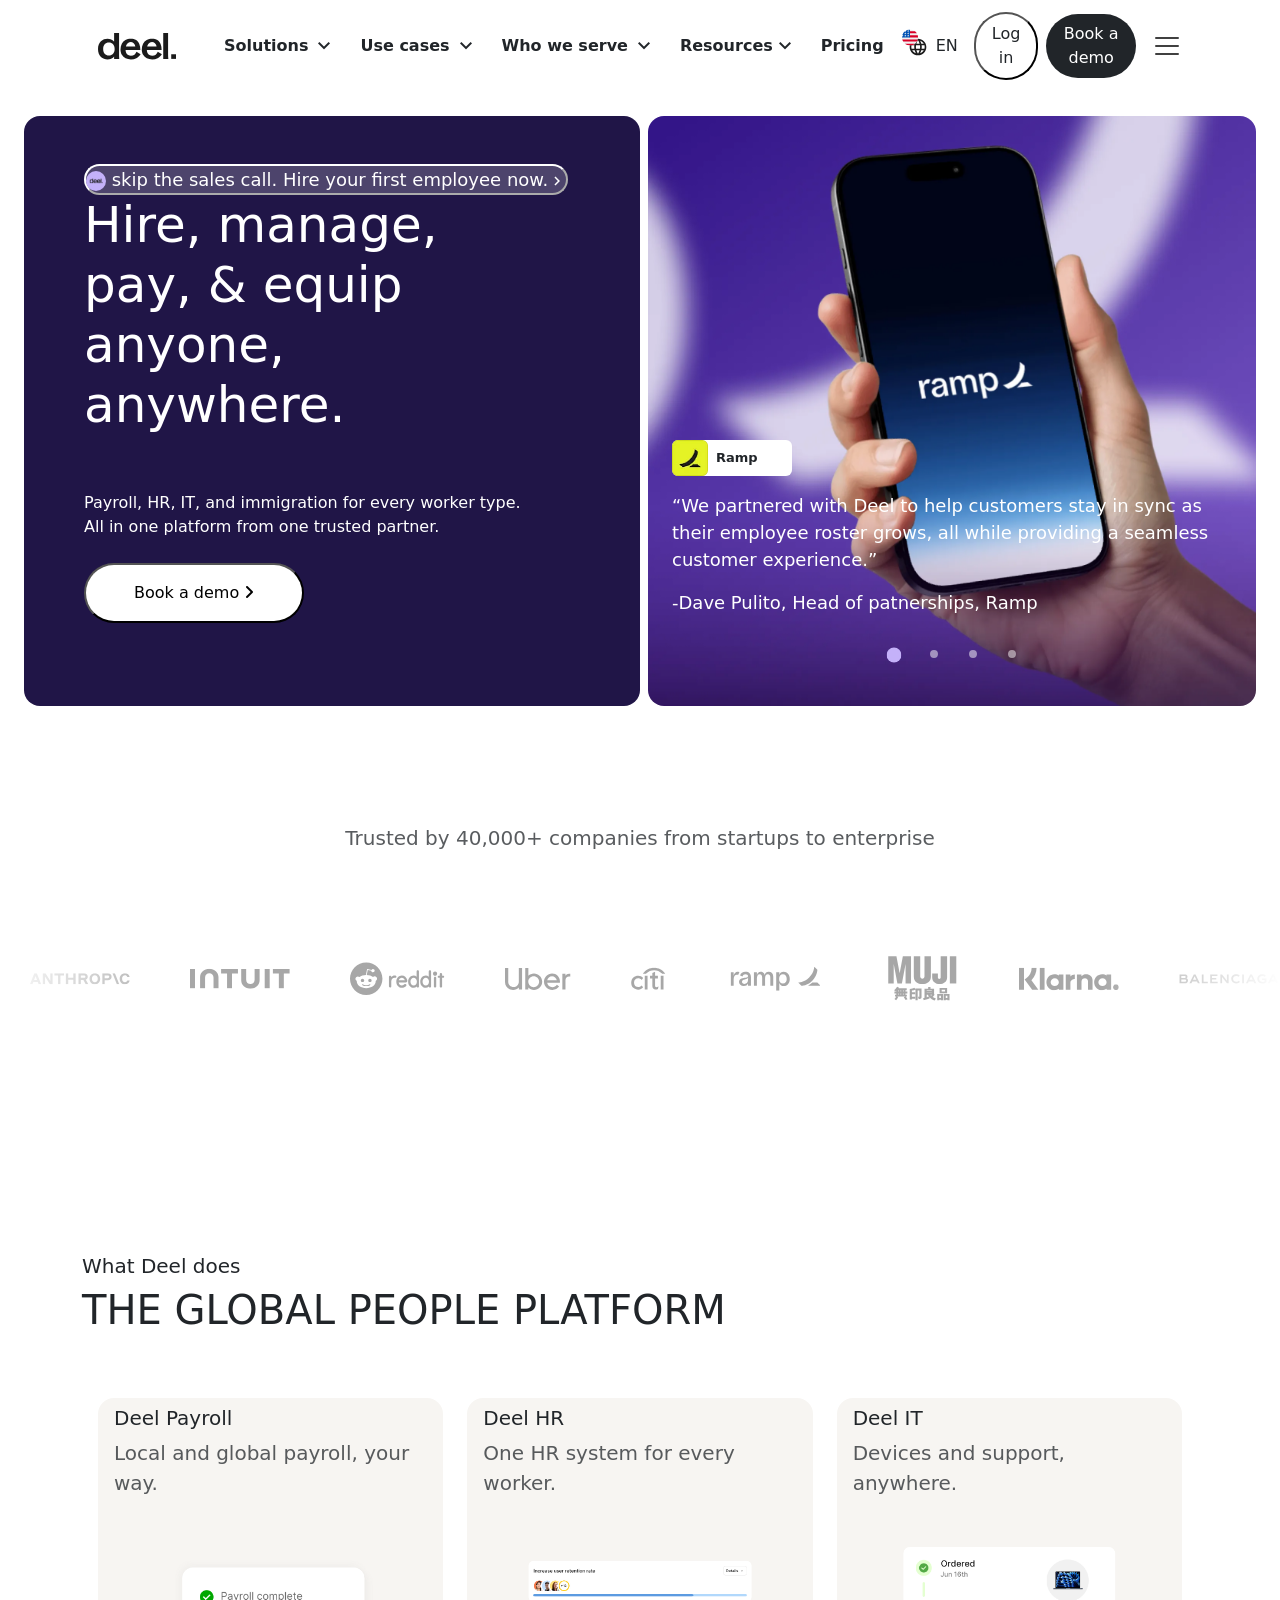
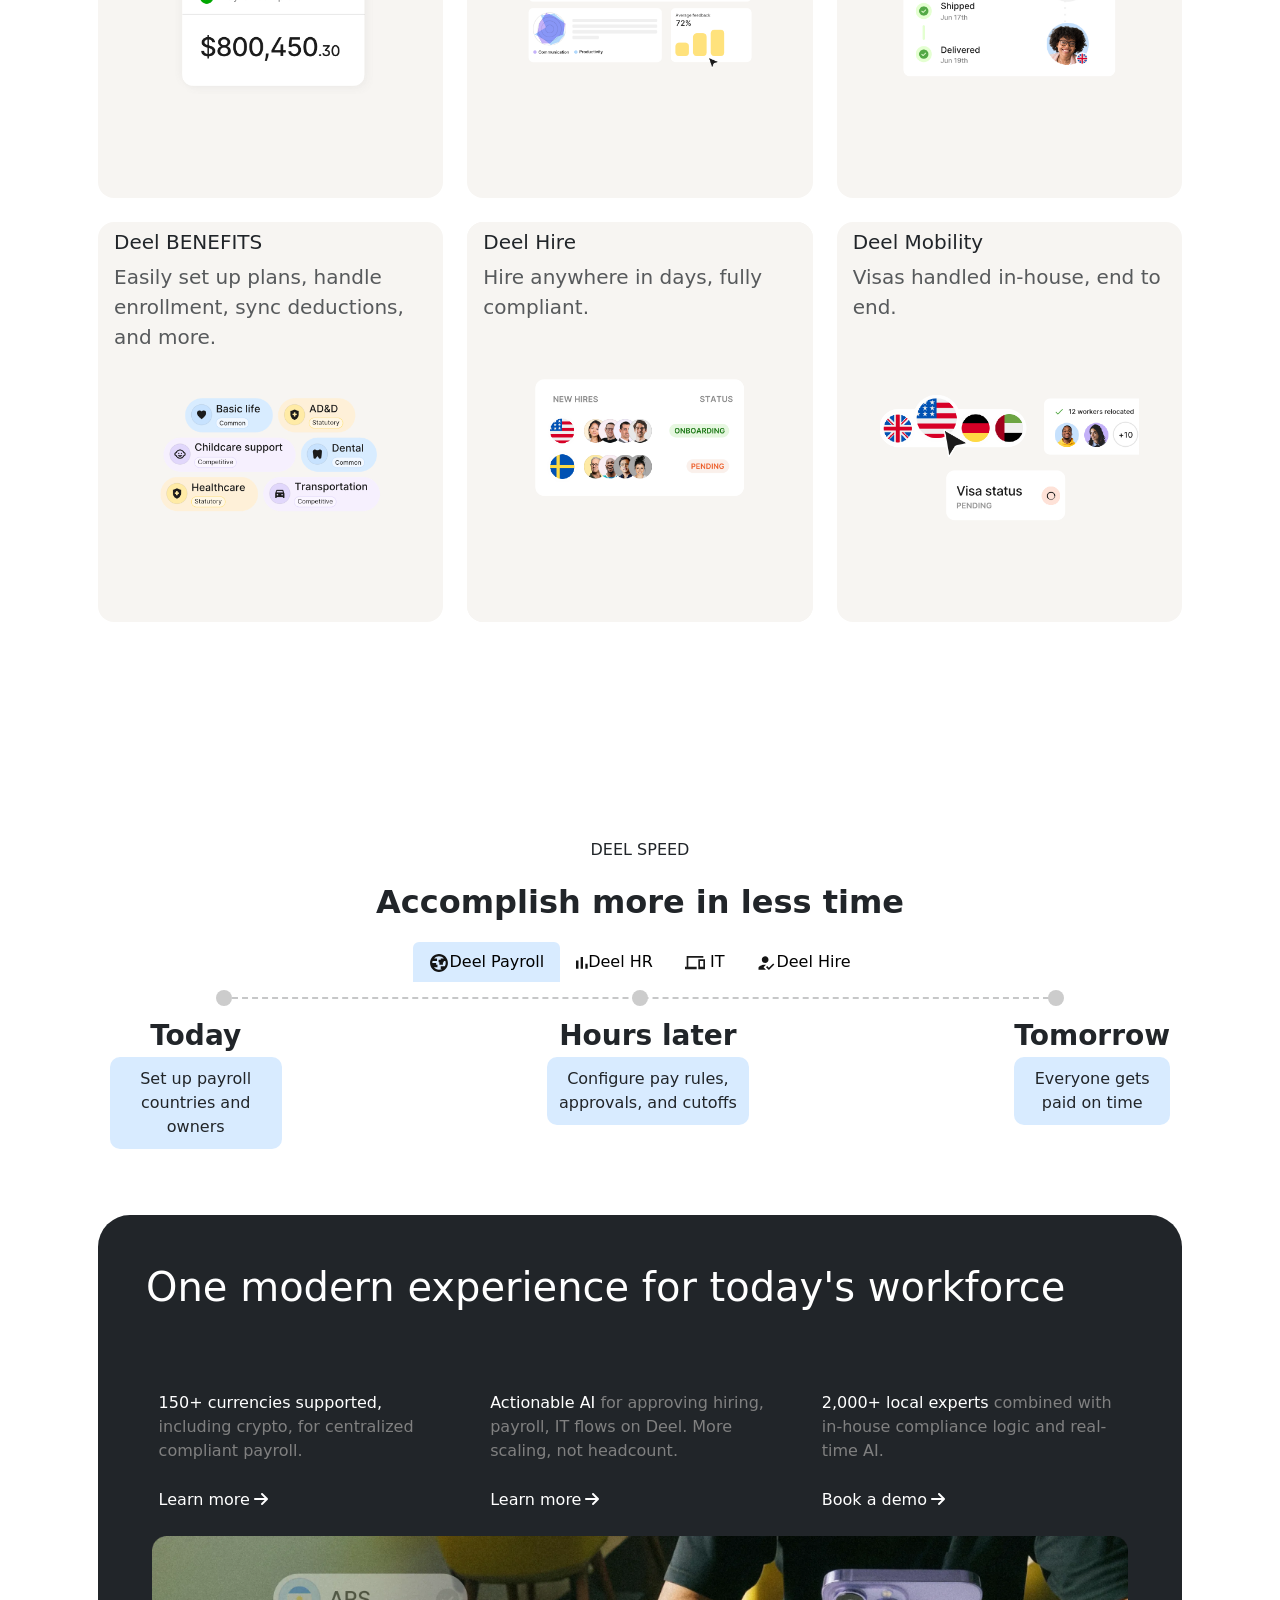
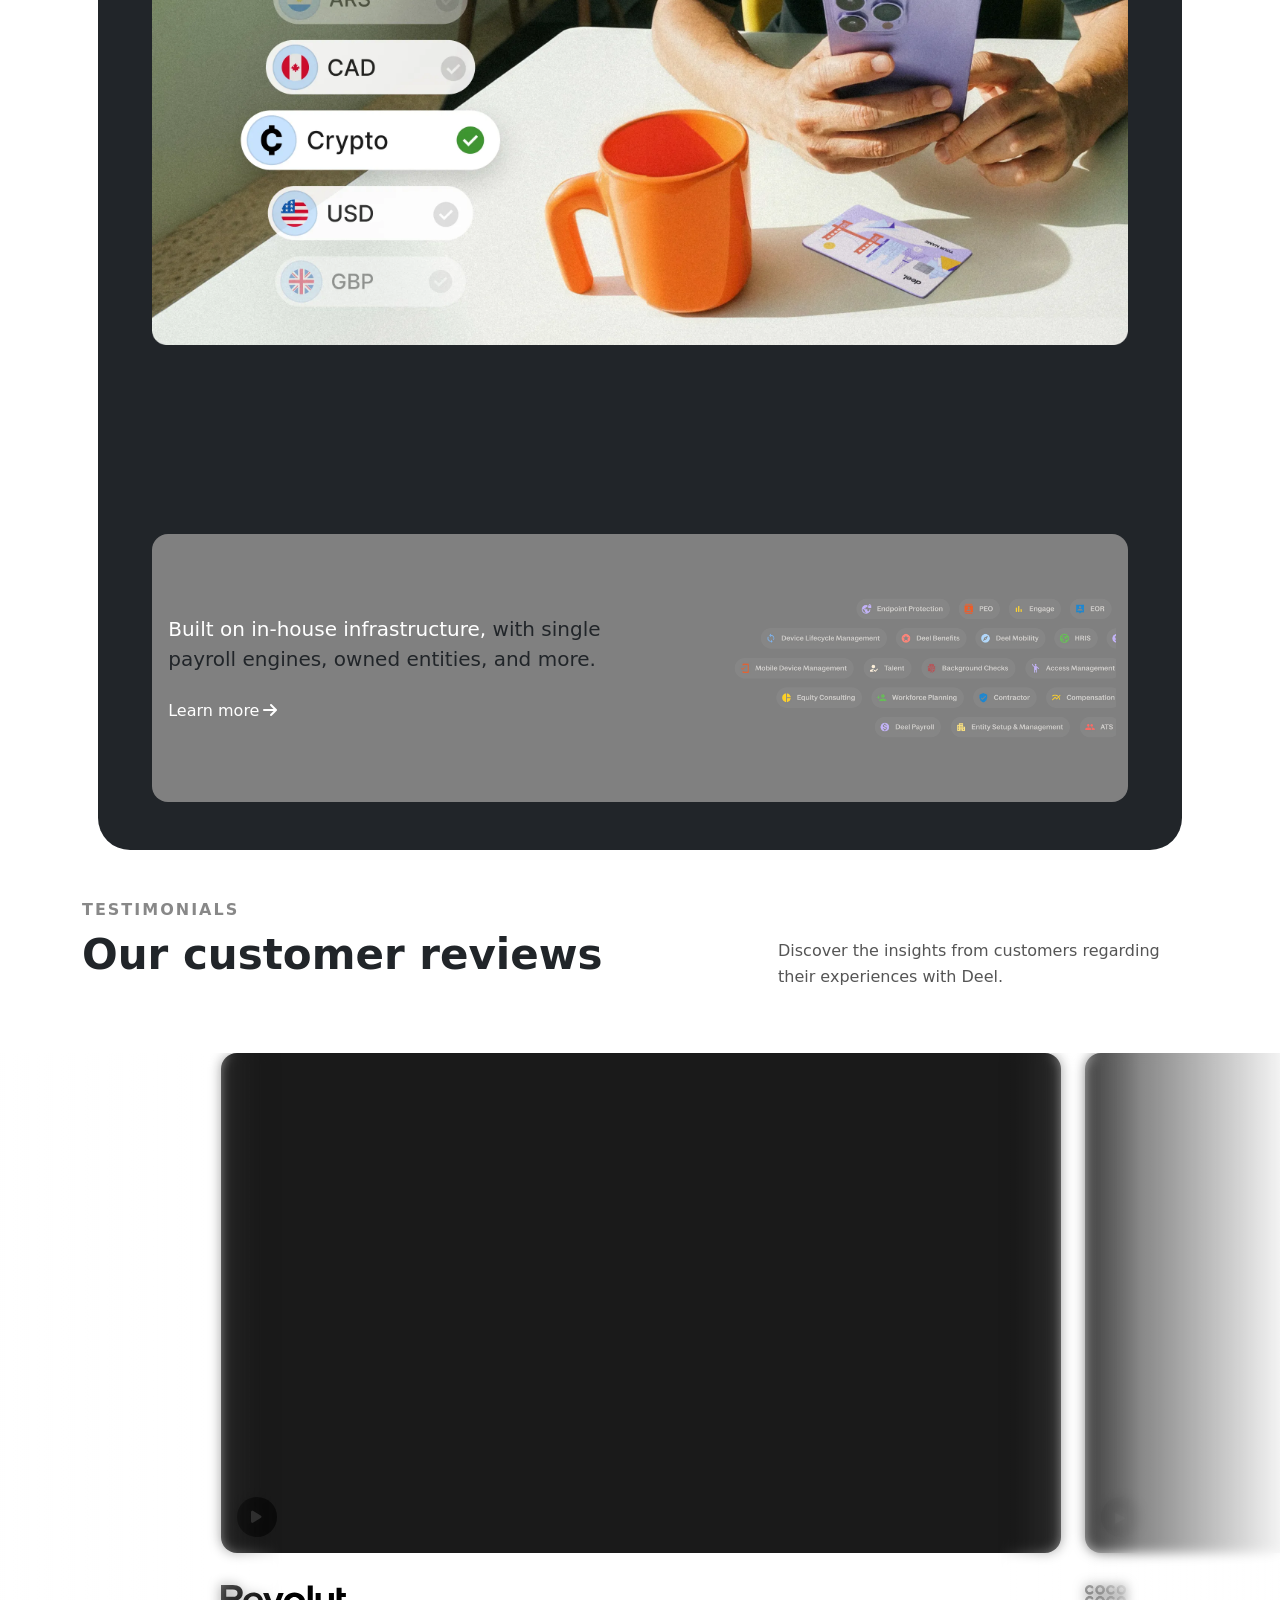
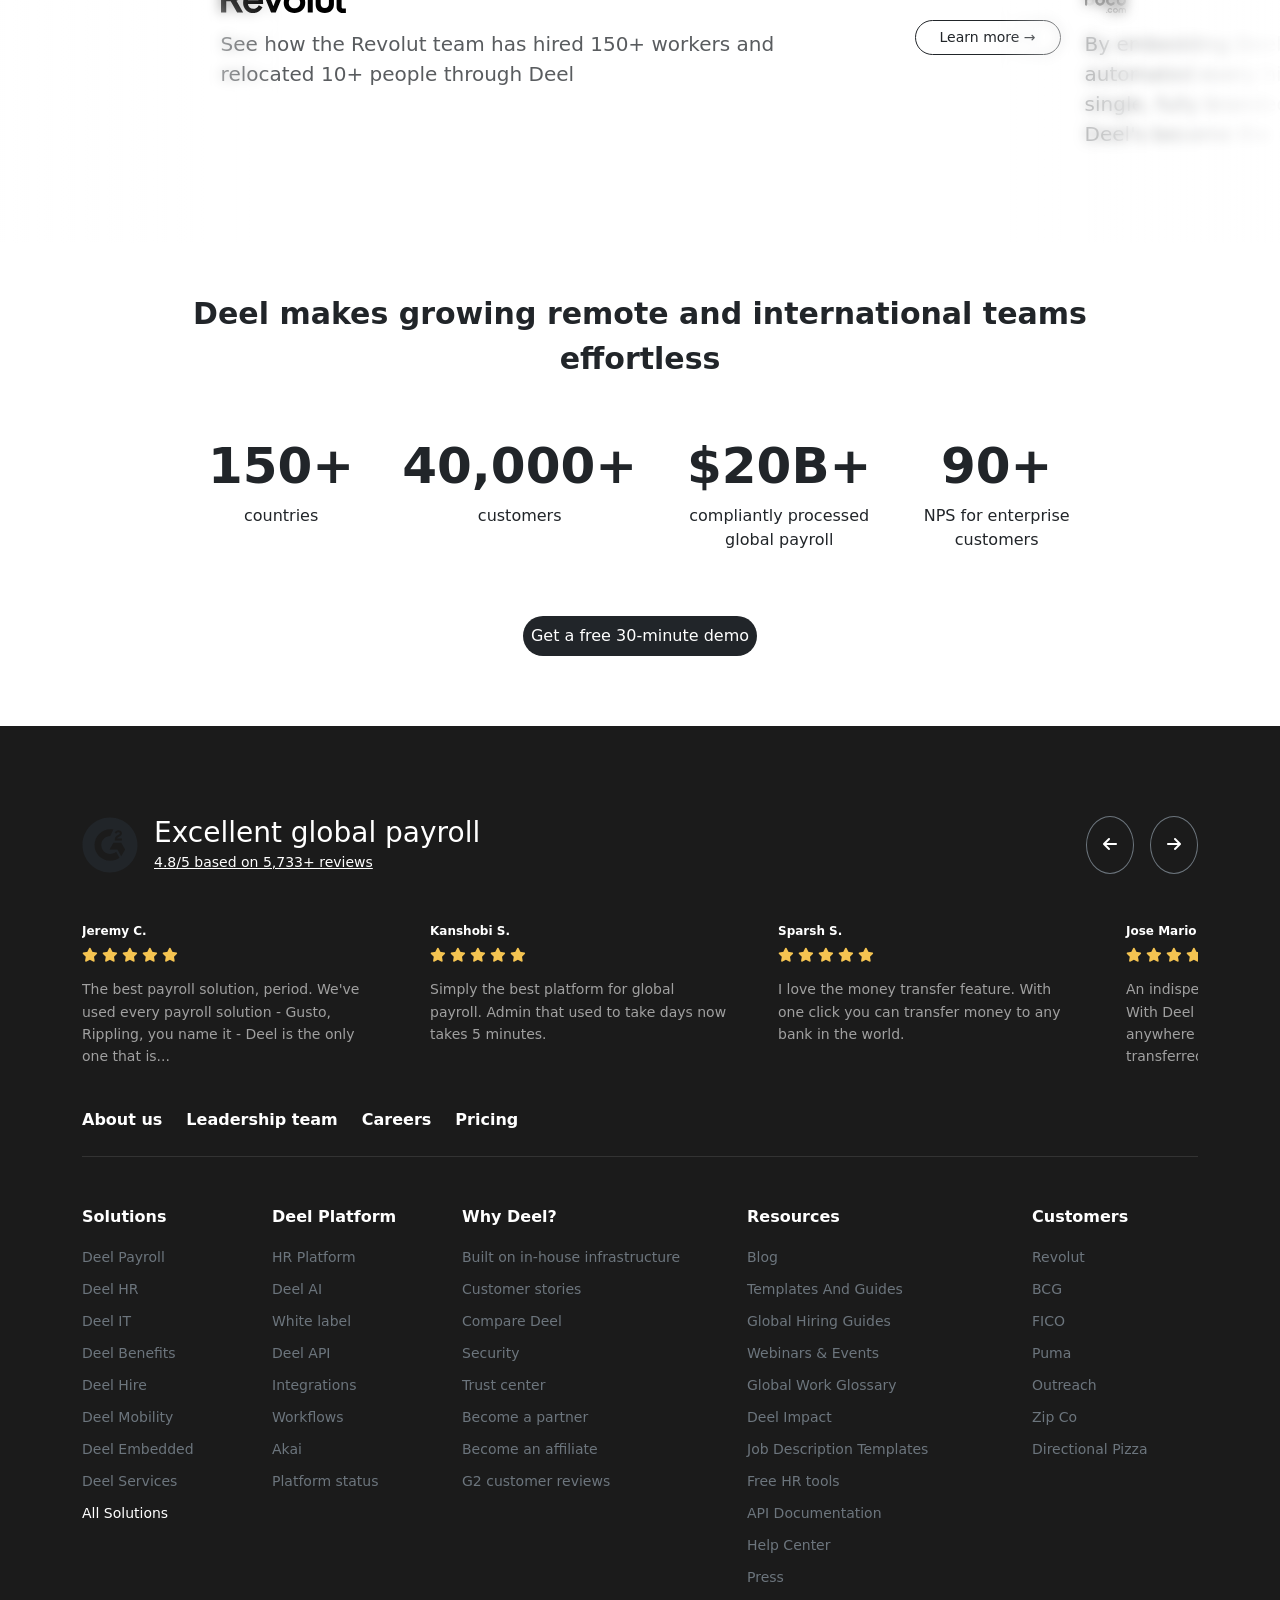
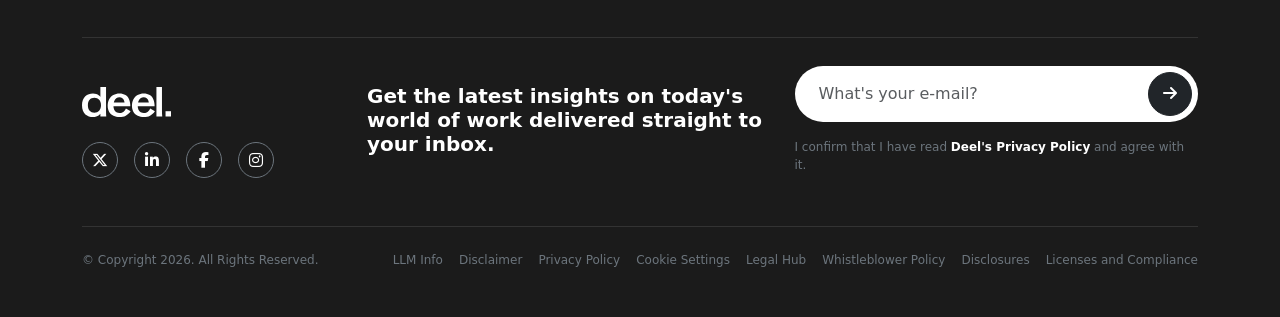
==== index.html @ b7de8a9c "update" ====
<!DOCTYPE html>
<html lang="en">

<head>
    <meta charset="UTF-8">
    <meta name="viewport" content="width=device-width, initial-scale=1.0">
    <title>Deel</title>
    <link href="https://cdn.jsdelivr.net/npm/bootstrap@5.3.8/dist/css/bootstrap.min.css" rel="stylesheet"
        integrity="sha384-sRIl4kxILFvY47J16cr9ZwB07vP4J8+LH7qKQnuqkuIAvNWLzeN8tE5YBujZqJLB" crossorigin="anonymous">
    <link rel="stylesheet" href="style.css">
    <link rel="stylesheet"
        href="https://fonts.googleapis.com/css2?family=Material+Symbols+Outlined:opsz,wght,FILL,GRAD@20..48,100..700,0..1,-50..200&icon_names=keyboard_arrow_down" />
    <link rel="stylesheet" href="https://cdnjs.cloudflare.com/ajax/libs/font-awesome/6.5.0/css/all.min.css">
</head>

<body>
    <header class="w-100 bg-white py-2">
        <div class="container position-relative d-flex align-items-center justify-content-between py-1">
            <div class="d-flex align-items-center gap-4 gap-xl-5 fw-bold fs-6 p-3">
                <img src="media/project materials/logo_revamp_164ddaed0c.svg" alt="">
                <nav class="d-none d-xl-flex align-items-center gap-4 m-0 p-o text-nowrap">
                    <div class="dropdown position-static">
                        <div class="d-flex align-items-center gap-1 item" data-bs-toggle="dropdown"
                            data-bs-display="static" data-bs-auto-close="outside"
                            style="padding: 22px 0; margin: -22px 0; cursor: pointer;">Solutions<span
                                class="material-symbols-outlined">keyboard_arrow_down</span>
                        </div>

                        <div class="dropdown-menu shadow-lg rounded-4 p-0 border-0 w-100 "
                            style="margin-top: 24px left 0; z-index: 1000;">
                            <div class="bg-white rounded-4 overflow-hidden d-flex" style="border: 1px solid white;">
                                <div class="d-flex w-100 flex-grow-1">
                                    <div class="flex-grow-1 p-5">
                                        <p class="text-muted fw-semibold mb-4 border-bottom pb-3">WHAT WE OFFER</p>
                                        <div class="row g-4 mb-4 border-bottom pb-5">
                                            <div class="col-6 rounded-4">
                                                <div class="nav d-flex gap-3 align-items-center p-2 rounded-3 itis"
                                                    style="margin: -8px; cursor: pointer;">
                                                    <div class="rounded d-flex align-items-center justify-content-center smallimg"
                                                        style="width: 40px; height: 40px;">
                                                        <img src="media/project materials/monetization_on_fbfd76b291.svg"
                                                            alt="" width="20">
                                                    </div>
                                                    <div>
                                                        <h6 class="mb-1 fw-bold text-dark" style="font-size: 15px;">Deel
                                                            payroll</h6>
                                                        <p class="text-muted mb-0" style="font-size: 13px;">Pay teams
                                                            locally or globally</p>
                                                    </div>
                                                </div>
                                            </div>
                                            <div class="col-6 rounded-4">
                                                <div class="nav d-flex gap-3 align-items-center p-2 rounded-3 itis"
                                                    style="margin: -8px; cursor: pointer;">
                                                    <div class="rounded d-flex align-items-center justify-content-center smallimg"
                                                        style="width: 40px; height: 40px;">
                                                        <img src="media/project materials/recent_actors_70c9da4cc9.svg"
                                                            alt="" width="20">
                                                    </div>
                                                    <div>
                                                        <h6 class="mb-1 fw-bold text-dark" style="font-size: 15px;">Deel
                                                            payroll</h6>
                                                        <p class="text-muted mb-0" style="font-size: 13px;">Pay teams
                                                            locally or globally</p>
                                                    </div>
                                                </div>
                                            </div>
                                            <div class="col-6 rounded-4">
                                                <div class="nav d-flex gap-3 align-items-center p-2 rounded-3 itis"
                                                    style="margin: -8px; cursor: pointer;">
                                                    <div class="rounded d-flex align-items-center justify-content-center smallimg"
                                                        style="width: 40px; height: 40px;">
                                                        <img src="media/project materials/dvr_8332b33b7d.svg" alt=""
                                                            width="20">
                                                    </div>
                                                    <div>
                                                        <h6 class="mb-1 fw-bold text-dark" style="font-size: 15px;">Deel
                                                            payroll</h6>
                                                        <p class="text-muted mb-0" style="font-size: 13px;">Pay teams
                                                            locally or globally</p>
                                                    </div>
                                                </div>
                                            </div>
                                            <div class="col-6 rounded-4">
                                                <div class="nav d-flex gap-3 align-items-center p-2 rounded-3 itis"
                                                    style="margin: -8px; cursor: pointer;">
                                                    <div class="rounded d-flex align-items-center justify-content-center smallimg"
                                                        style="width: 40px; height: 40px;">
                                                        <img src="media/project materials/stars_15b0b9085a.svg" alt=""
                                                            width="20">
                                                    </div>
                                                    <div>
                                                        <h6 class="mb-1 fw-bold text-dark" style="font-size: 15px;">Deel
                                                            payroll</h6>
                                                        <p class="text-muted mb-0" style="font-size: 13px;">Pay teams
                                                            locally or globally</p>
                                                    </div>
                                                </div>
                                            </div>
                                            <div class="col-6 rounded-4">
                                                <div class="nav d-flex gap-3 align-items-center p-2 rounded-3 itis"
                                                    style="margin: -8px; cursor: pointer;">
                                                    <div class="rounded d-flex align-items-center justify-content-center smallimg"
                                                        style="width: 40px; height: 40px;">
                                                        <img src="media/project materials/group_6b4e265767.svg" alt=""
                                                            width="20">
                                                    </div>
                                                    <div>
                                                        <h6 class="mb-1 fw-bold text-dark" style="font-size: 15px;">Deel
                                                            payroll</h6>
                                                        <p class="text-muted mb-0" style="font-size: 13px;">Pay teams
                                                            locally or globally</p>
                                                    </div>
                                                </div>
                                            </div>
                                            <div class="col-6 rounded-4">
                                                <div class="nav d-flex gap-3 align-items-center p-2 rounded-3 itis"
                                                    style="margin: -8px; cursor: pointer;">
                                                    <div class="rounded d-flex align-items-center justify-content-center smallimg"
                                                        style="width: 40px; height: 40px;">
                                                        <img src="media/project materials/explore_0222f8048d.svg" alt=""
                                                            width="20">
                                                    </div>
                                                    <div>
                                                        <h6 class="mb-1 fw-bold text-dark" style="font-size: 15px;">Deel
                                                            payroll</h6>
                                                        <p class="text-muted mb-0" style="font-size: 13px;">Pay teams
                                                            locally or globally</p>
                                                    </div>
                                                </div>
                                            </div>
                                            <div class="col-6 rounded-4">
                                                <div class="nav d-flex gap-3 align-items-center p-2 rounded-3 itis"
                                                    style="margin: -8px; cursor: pointer;">
                                                    <div class="rounded d-flex align-items-center justify-content-center smallimg"
                                                        style="width: 40px; height: 40px;">
                                                        <img src="media/project materials/settings_ethernet_4a5250d7ad.svg"
                                                            alt="" width="20">
                                                    </div>
                                                    <div>
                                                        <h6 class="mb-1 fw-bold text-dark" style="font-size: 15px;">Deel
                                                            payroll</h6>
                                                        <p class="text-muted mb-0" style="font-size: 13px;">Pay teams
                                                            locally or globally</p>
                                                    </div>
                                                </div>
                                            </div>
                                            <div class="col-6 rounded-4">
                                                <div class="nav d-flex gap-3 align-items-center p-2 rounded-3 itis"
                                                    style="margin: -8px; cursor: pointer;">
                                                    <div class="rounded d-flex align-items-center justify-content-center smallimg"
                                                        style="width: 40px; height: 40px;">
                                                        <img src="media/project materials/layers_1638a84dbd.svg" alt=""
                                                            width="20">
                                                    </div>
                                                    <div>
                                                        <h6 class="mb-1 fw-bold text-dark" style="font-size: 15px;">Deel
                                                            payroll</h6>
                                                        <p class="text-muted mb-0" style="font-size: 13px;">Pay teams
                                                            locally or globally</p>
                                                    </div>
                                                </div>
                                            </div>
                                        </div>
                                        <div class="row g-4">
                                            <div class="col-6">
                                                <div class="d-flex align-items-center solu ps-3 rounded-4">
                                                    <div>
                                                        <h6>Employer of Record</h6>
                                                        <p>Hire and pay teams globally</p>
                                                    </div>
                                                    <div><img src="media/eor_2x_4e34374eb0.webp" alt=""
                                                            style="width: auto; height: 50px;"></div>
                                                </div>
                                            </div>
                                            <div class="col-6">
                                                <div class="d-flex align-items-center solu ps-3 rounded-4">
                                                    <div>
                                                        <h6>AI Workforce</h6>
                                                        <p>Run agents that work with you</p>
                                                    </div>
                                                    <div><img src="media/ai_workforce_3x_7d80b60aae.webp" alt=""
                                                            style="width: auto; height: 50px;"></div>
                                                </div>
                                            </div>
                                            <div class="col-6">
                                                <div class="d-flex align-items-center solu ps-3 rounded-4">
                                                    <div>
                                                        <h6>Hire Contractors</h6>
                                                        <p>Simplify global contractor hiring</p>
                                                    </div>
                                                    <div><img src="media/contractors_2x_a75d12cf35.webp" alt=""
                                                            style="width: auto; height: 50px;"></div>
                                                </div>
                                            </div>
                                            <div class="col-6">
                                                <div class="d-flex align-items-center solu ps-3 rounded-4">
                                                    <div>
                                                        <h6>Integrations</h6>
                                                        <p>Connect to your favorite systems</p>
                                                    </div>
                                                    <div><img src="media/integrations_2340039274.webp" alt=""
                                                            style="width: auto; height: 50px;"></div>
                                                </div>
                                            </div>
                                            <div class="col-6">
                                                <div class="d-flex align-items-center solu ps-3 rounded-4">
                                                    <div>
                                                        <h6>Deel API</h6>
                                                        <p>APIs that fuel custom workflows</p>
                                                    </div>
                                                </div>
                                                <div></div>
                                            </div>
                                            <div class="col-6">
                                                <div class="d-flex align-items-center solu ps-3 rounded-4">
                                                    <div>
                                                        <h6>Deel Contractor of Record</h6>
                                                        <p>Avoid misclassification risks</p>
                                                    </div>
                                                    <div></div>
                                                </div>
                                            </div>
                                        </div>
                                    </div>
                                </div>
                                <div style="width: 500px; height: 720px;" class="navimgdiv1">
                                    <img src="media/Solutions_Image_1fe3692ef5_348057f282.webp" alt=""
                                        style="object-fit: cover; height: 720px;" class="navimg1">
                                </div>
                            </div>
                            <div class="footer rounded-bottom" style="height:50px;">
                                <div class="d-flex justify-content-between h-100">
                                    <div class="d-flex align-items-center">
                                        <span class="px-3">Book a demo</span>
                                        <span
                                            class="px-3 border-end border-start border-3 border-dark border-opacity-50">Compare
                                            Deel</span>
                                        <span class="px-3">Help center</span>
                                    </div>
                                    <div class="d-flex align-items-center">
                                        <span class="px-5">X Close</span>
                                    </div>
                                </div>
                            </div>
                        </div>
                    </div>




                    <div class="dropdown position-static">
                        <div class="d-flex align-items-center gap-1" data-bs-toggle="dropdown" data-bs-display="static"
                            data-bs-auto-close="outside" style="padding: 22px 0; margin: -22px 0; cursor: pointer;">
                            Use cases <span class="material-symbols-outlined">
                                keyboard_arrow_down
                            </span>
                        </div>
                        <div class="dropdown-menu shadow-lg w-100 rounded-4 p-0 border-0"
                            style="margin-top: 24px; left: 0; z-index: 100;">
                            <div class="bg-white d-flex flex-column overflow-hidden rounded-4">
                                <div class="d-flex w-100 flex-grow-1">
                                    <div class="flex-grow-1 p-5">
                                        <p class="text-muted fw-semibold mb-4 border-bottom pb-3"
                                            style="font-size: 11px; letter-spacing: 1px;">HOW WE HELP</p>

                                        <div class="row g-4 mb-4 border-bottom pb-3">
                                            <div class="col-6">
                                                <div class="d-flex use gap-3 p-2 rounded-3 align-items-start"
                                                    style="margin: -8px; width: 90%; cursor: pointer;">
                                                    <div>
                                                        <h6 class="mb-1 fw-bold text-dark" style="font-size: 15px;">Hire
                                                            anywhere</h6>
                                                        <p class="text-muted mb-0" style="font-size: 13px;">Hire
                                                            globally, fast and complaint</p>
                                                    </div>
                                                </div>
                                            </div>

                                            <div class="col-6">
                                                <div class="d-flex use gap-3  p-2 rounded-3 align-items-start"
                                                    style="margin: -8px; width: 90%; cursor: pointer; ">
                                                    <div>
                                                        <h6 class="mb-1 fw-bold text-dark" style="font-size: 15px;">Run
                                                            payroll globally</h6>
                                                        <p class="text-muted mb-0" style="font-size: 13px;">Pay global
                                                            teams from one platform</p>
                                                    </div>
                                                </div>
                                            </div>

                                            <div class="col-6">
                                                <div class="d-flex use gap-3 p-2 rounded-3 align-items-start"
                                                    style="margin: -8px; width: 90%; cursor:pointer ;">
                                                    <div>
                                                        <h6 class="mb-1 fw-bold text-dark" style="font-size: 15px;">Run
                                                            payroll locally</h6>
                                                        <p class="text-muted mb-0" style="font-size: 13px;">Process
                                                            self-serve local payroll</p>
                                                    </div>
                                                </div>

                                            </div>

                                            <div class="col-6">
                                                <div class="d-flex use gap-3 p-2 rounded-3 align-items-start"
                                                    style="margin: -8px; width: 90%;cursor: pointer;">
                                                    <div>
                                                        <h6 class="mb-1 fw-bold text-dark" style="font-size: 15px;">
                                                            Manage a global team</h6>
                                                        <p class="text-muted mb-0" style="font-size: 13px;">Centralize
                                                            HR for global teams</p>
                                                    </div>
                                                </div>

                                            </div>

                                            <div class="col-6">
                                                <div class="d-flex use gap-3 p-2 rounded-3 align-items-start"
                                                    style="margin: -8px; width: 90%; cursor: pointer;">
                                                    <div>
                                                        <h6 class="mb-1 fw-bold text-dark" style="font-size: 15px;">
                                                            Elevate team performance</h6>
                                                        <p class="text-muted mb-0" style="font-size: 13px;">Run goals,
                                                            reviews, and development</p>
                                                    </div>
                                                </div>
                                            </div>

                                            <div class="col-6">
                                                <div class="d-flex use gap-3 p-2 rounded-3 align-items-start"
                                                    style="margin: -8px; width: 90%; cursor:pointer;">
                                                    <div>
                                                        <h6 class="mb-1 fw-bold text-dark" style="font-size: 15px;">
                                                            Manage benefits across borders</h6>
                                                        <p class="text-muted mb-0" style="font-size: 13px;">Offer
                                                            compliant benefits worldwide</p>
                                                    </div>
                                                </div>
                                            </div>

                                            <div class="col-6">
                                                <div class="d-flex use gap-3 p-2 rounded-3 align-items-start"
                                                    style="margin: -8px; width: 90%; cursor:pointer;">
                                                    <div>
                                                        <h6 class="mb-1 fw-bold text-dark" style="font-size: 15px;">Ship
                                                            devices</h6>
                                                        <p class="text-muted mb-0" style="font-size: 13px;">Equip global
                                                            teams with devices</p>
                                                    </div>
                                                </div>
                                            </div>

                                            <div class="col-6">
                                                <div class="d-flex use gap-3 p-2 rounded-3 align-items-start"
                                                    style="margin: -8px; width: 90%; cursor: pointer;">
                                                    <div>
                                                        <h6 class="mb-1 fw-bold text-dark" style="font-size: 15px;">Run
                                                            global IT operations</h6>
                                                        <p class="text-muted mb-0" style="font-size: 13px;">Standardize
                                                            IT ops worldwide</p>
                                                    </div>
                                                </div>
                                            </div>

                                            <div class="col-6">
                                                <div class="d-flex use gap-3 p-2 rounded-3 align-items-start"
                                                    style="margin: -8px; width: 90%; cursor: pointer;">
                                                    <div>
                                                        <h6 class="mb-1 fw-bold text-dark" style="font-size: 15px;">Set
                                                            up & manage entity</h6>
                                                        <p class="text-muted mb-0" style="font-size: 13px;">Set up
                                                            entities without the hassle</p>
                                                    </div>
                                                </div>
                                            </div>

                                            <div class="col-6">
                                                <div class="d-flex use gap-3 p-2 rounded-3 align-items-start"
                                                    style="margin: -8px; width: 90%; cursor: pointer;">
                                                    <div>
                                                        <h6 class="mb-1 fw-bold text-dark" style="font-size: 15px;">
                                                            Improve worker experience</h6>
                                                        <p class="text-muted mb-0" style="font-size: 13px;">Support
                                                            every worker in one place</p>
                                                    </div>
                                                </div>
                                            </div>

                                        </div>
                                    </div>

                                    <div class="position-relative flex-shrink-0 navimgdiv2" style="width: 400px;">
                                        <img src="media/Use_Case_Image_b6c6429888_e790cb6ebb.webp" alt=""
                                            class="img-fluid navimg2" style="object-fit: contain;">
                                    </div>
                                </div>
                                <div class="footer rounded-bottom" style="height:50px;">
                                    <div class="d-flex justify-content-between h-100">
                                        <div class="d-flex align-items-center">
                                            <span class="px-3">Book a demo</span>
                                            <span
                                                class="px-3 border-end border-start border-3 border-dark border-opacity-50">Compare
                                                Deel</span>
                                            <span class="px-3">Help center</span>
                                        </div>
                                        <div class="d-flex align-items-center">
                                            <span class="px-5">X Close</span>
                                        </div>
                                    </div>

                                </div>
                            </div>
                        </div>
                    </div>
                    <div class="dropdown position-static">
                        <div class="d-flex align-items-center gap-1" data-bs-toggle="dropdown" data-bs-display="static"
                            data-bs-auto-close="outside" style="padding: 22px 0; margin: -22px 0; cursor: pointer;">
                            Who we serve <span class="material-symbols-outlined">
                                keyboard_arrow_down
                            </span>
                        </div>
                        <div class="dropdown-menu shadow-lg w-100 rounded-4 p-0 border-0">
                            <div class="bg-white d-flex flex-column overflow-hidden rounded-4">
                                <div class="row g-4 p-5">
                                    <div class="col-3">
                                        <div class="col-12">
                                            <p class="text-muted p-3 border-bottom pb-3">By business size</p>
                                        </div>
                                        <div class="col-12 p-2 who">
                                            <h6>Startups</h6>
                                            <p class="text-muted" style="font-size: 15px;">Fast payroll and hiring for
                                                founders</p>
                                        </div>
                                        <div class="col-12 p-2 who">
                                            <h6>Mid-Market</h6>
                                            <p class="text-muted" style="font-size: 15px;">One global workforce platform
                                            </p>
                                        </div>
                                        <div class="col-12 p-2 who">
                                            <h6>Enterprise</h6>
                                            <p class="text-muted" style="font-size: 15px;">Global support, on your terms
                                            </p>
                                        </div>
                                    </div>

                                    <div class="col-3">
                                        <div class="col-12">
                                            <p class="text-muted p-3 border-bottom pb-3">By teams</p>
                                        </div>
                                        <div class="col-12 p-2 who">
                                            <h6>Startups</h6>
                                            <p class="text-muted" style="font-size: 15px;">Onboard and manage global
                                                teams</p>
                                        </div>
                                        <div class="col-12 p-2 who">
                                            <h6>Finance teams</h6>
                                            <p class="text-muted" style="font-size: 15px;">Cut costs on global payroll
                                            </p>
                                        </div>
                                        <div class="col-12 p-2 who">
                                            <h6>Legal teams</h6>
                                            <p class="text-muted" style="font-size: 15px;">Stay compliant across
                                                countries</p>
                                        </div>
                                        <div class="col-12 p-2 who">
                                            <h6>IT teams</h6>
                                            <p class="text-muted" style="font-size: 15px;">Manage devices and access</p>
                                        </div>
                                        <div class="col-12 p-2 who">
                                            <h6>Founders</h6>
                                            <p class="text-muted" style="font-size: 15px;">Relocate to where your
                                                business<br>need to be</p>
                                        </div>
                                    </div>

                                    <div class="col-3 gap-5">
                                        <div class="col-12">
                                            <p class="text-muted p-3 border-bottom pb-3">By industry</p>
                                        </div>
                                        <div class="col-12 py-2 who">
                                            <h5>Crypto</h5>
                                        </div>
                                        <div class="col-12 py-2 who">
                                            <h5>Fintech</h5>
                                        </div>
                                        <div class="col-12 py-2 who">
                                            <h5>Advertising</h5>
                                        </div>
                                        <div class="col-12 py-2 who">
                                            <h5>AI</h5>
                                        </div>
                                        <div class="col-12 py-2 who">
                                            <h5>BPO</h5>
                                        </div>
                                        <div class="col-12 py-2 who">
                                            <h5>Gaming</h5>
                                        </div>
                                        <div class="col-12 py-2 who">
                                            <h5>IT</h5>
                                        </div>
                                        <div class="col-12 py-2 who">
                                            <h5>Oil & Gas</h5>
                                        </div>
                                        <div class="col-12 py-2 who">
                                            <h5>All industries <span class="span11 p-1 px-2 rounded-4">11</span></h5>
                                        </div>
                                    </div>

                                    <div class="col-3 ">
                                        <div class="col-12">
                                            <p class="text-muted p-3 border-bottom pb-3">Partners</p>
                                        </div>
                                        <div class="col-12 py-2 who">
                                            <h5>Venture Capital</h5>
                                        </div>
                                        <div class="col-12 py-2 who">
                                            <h5>Private Equity</h5>
                                        </div>
                                        <div class="col-12 py-2 who">
                                            <h5>Benefit Brokers</h5>
                                        </div>
                                        <div class="col-12 py-2 who">
                                            <h5>Accounting</h5>
                                        </div>
                                        <div class="col-12 py-2 who">
                                            <h5>Technology</h5>
                                        </div>
                                        <div class="col-12 py-2 who">
                                            <h5>System Integrators</h5>
                                        </div>
                                        <div class="col-12 py-2 who">
                                            <h5>System Integrators</h5>
                                        </div>
                                        <div class="col-12 py-2 who">
                                            <h5>Affiliates</h5>
                                        </div>
                                    </div>
                                </div>
                                <div class="footer rounded-bottom" style="height:50px;">
                                    <div class="d-flex justify-content-between h-100">
                                        <div class="d-flex align-items-center">
                                            <span class="px-3">Book a demo</span>
                                            <span
                                                class="px-3 border-end border-start border-3 border-dark border-opacity-50">Compare
                                                Deel</span>
                                            <span class="px-3">Help center</span>
                                        </div>
                                        <div class="d-flex align-items-center">
                                            <span class="px-5">X Close</span>
                                        </div>
                                    </div>

                                </div>

                            </div>

                        </div>

                    </div>
                    <div class="dropdown position-static">
                        <div class="d-flex justify-content-center align-items-center" data-bs-auto-close="outside"
                            data-bs-display="static" data-bs-toggle="dropdown"
                            style="padding: 22px 0; margin: -22px 0; cursor: pointer;">
                            Resources <span class="material-symbols-outlined">
                                keyboard_arrow_down
                            </span>
                            <div class="dropdown-menu shadow-lg w-100 rounded-4 p-0 border-0">
                                <div class="bg-white d-flex flex-column overflow-hidden rounded-4">
                                    <div class="row g-4 p-4">
                                        <div class="col-4">
                                            <div class="col-12 ">
                                                <p class="text-muted border-bottom p-3 pb-3">Learn & Connect</p>
                                            </div>
                                            <div class="col-12 p-2 res rounded-1">
                                                <h6 class="">Blog</h6>
                                            </div>
                                            <div class="col-12 p-2 res rounded-1">
                                                <h6>Deel Resource Hub</h6>
                                            </div>
                                            <div class="col-12 p-2 res rounded-1">
                                                <h6>Events and webinars</h6>
                                            </div>
                                            <div class="col-12 p-2 res rounded-1">
                                                <h6>Global hiring guides</h6>
                                            </div>
                                            <div class="col-12 p-2 res rounded-1">
                                                <h6>Help center</h6>
                                            </div>
                                            <div class="col-12 p-2 res rounded-1">
                                                <h6>Partner program</h6>
                                            </div>
                                            <div class="col-12 p-2 res rounded-1">
                                                <h6>Careers <span class="span11 p-1 px-2 rounded-4">200+</span></h6>
                                            </div>
                                            <div class="col-12 p-2 res rounded-1">
                                                <h6>Deel Works</h6>
                                            </div>
                                            <div class="col-12 p-2 res rounded-1">
                                                <h6>Deel Academy</h6>
                                            </div>
                                            <div class="col-12 p-2 res rounded-1">
                                                <h6>Press</h6>
                                            </div>
                                        </div>

                                        <div class="col-4">
                                            <div class="col-12 p-2">
                                                <p class="text-muted border-bottom p-3 pb-3">The Deel Advantage</p>
                                            </div>
                                            <div class="col-12 p-2 res rounded-1">
                                                <h6>Compare Deel</h6>
                                            </div>
                                            <div class="col-12 p-2 res rounded-1">
                                                <h6>Unmatched security</h6>
                                            </div>
                                            <div class="col-12 p-2 res rounded-1">
                                                <h6>Continuous Compliance</h6>
                                            </div>
                                            <div class="col-12 p-2 res rounded-1">
                                                <h6>Customer stories</h6>
                                            </div>
                                            <div class="col-12 p-2 res rounded-1">
                                                <h6>Owned infrastructure</h6>
                                            </div>
                                        </div>
                                        <div class="col-4">
                                            <div class="col-12 p-2">
                                                <p class="text-muted border-bottom p-3 pb-3">TOOLS</p>
                                            </div>
                                            <div class="col-12 p-2 res rounded-1">
                                                <h6>Job description templates</h6>
                                            </div>
                                            <div class="col-12 p-2">
                                                <h6>Global Hiring Toolkit</h6>
                                            </div>
                                            <div class="col-12 p-2 res rounded-1">
                                                <h6>Global work glossary</h6>
                                            </div>
                                            <div class="col-12 p-2 res rounded-1">
                                                <h6>Misclassification Quiz</h6>
                                            </div>
                                            <div class="col-12 p-2 res rounded-1">
                                                <h6>Global Employment Comparison</h6>
                                            </div>
                                            <div class="col-12 p-2 res rounded-1">
                                                <h6>All tools <span class="span11 p-1 px-2 rounded-4">11</span></h6>
                                            </div>
                                        </div>
                                    </div>
                                    <div class="footer rounded-bottom" style="height:50px;">
                                        <div class="d-flex justify-content-between h-100">
                                            <div class="d-flex align-items-center">
                                                <span class="px-3">Book a demo</span>
                                                <span
                                                    class="px-3 border-end border-start border-3 border-dark border-opacity-50">Compare
                                                    Deel</span>
                                                <span class="px-3">Help center</span>
                                            </div>
                                            <div class="d-flex align-items-center">
                                                <span class="px-5">X Close</span>
                                            </div>
                                        </div>
                                    </div>
                                </div>
                            </div>
                        </div>
                    </div>

                    <div class="d-flex justify-content-center align-items-center">
                        Pricing
                    </div>
                </nav>
            </div>
            <div class="dropdown position-static">
                <div class="d-flex align-items-center justify-content-center gap-2" data-bs-toggle="dropdown"
                    data-bs-auto-close="outside" style="padding: 22px 0; margin: -22px 0;">
                    <div class="en rounded-5 d-flex gap-2 p-2" style="cursor: pointer;">
                        <div class="position-relative d-none d-lg-block">
                            <img src="media/project materials/united-states.svg" alt=""
                                class="position-absolute bottom-50 end-50">
                            <img src="media/project materials/black-globe.abc6410e.svg" alt="">
                        </div>
                        <span class="d-none d-lg-block">EN</span>
                    </div>
                    <button class="d-none d-sm-block bg-white text-dark p-2 px-3 rounded-pill log">Log in</button>
                    <button class="bg-dark text-white p-2 px-3 rounded-pill  border-0">Book a demo</button>
                </div>
                <div class="dropdown-menu bg-white shadow-lg rounded-4" style="height: 300px; overflow-y: scroll;">
                    <div class="p-1">
                        <div><img src="media/united-states.svg">United States<span class="text-muted">-English</span>
                        </div>
                    </div>
                    <div class="p-1">
                        <div><img src="media/france.svg">France<span class="text-muted">-Français</span>
                        </div>
                    </div>
                    <div class="p-1">
                        <div><img src="media/germany.svg">Deutschland<span class="text-muted">-Deutsch</span>
                        </div>
                    </div>
                    <div class="p-1">
                        <div><img src="media/globe-flag.423e2800.svg">América Latina<span
                                class="text-muted">-Español</span>
                        </div>
                    </div>
                    <div class="p-1">
                        <div><img src="media/brazil.svg">Brasil<span class="text-muted">-Português</span>
                        </div>
                    </div>
                    <div class="p-1">
                        <div><img src="media/japan.svg">日本<span class="text-muted">-日本語</span>
                        </div>
                    </div>
                    <div class="p-1">
                        <div><img src="media/netherlands.svg">Nederland<span class="text-muted">-Nederlands</span>
                        </div>
                    </div>
                    <div class="p-1">
                        <div><img src="media/south-korea.svg">대한민국<span class="text-muted">-한국어 - 대한민국</span>
                        </div>
                    </div>
                    <div class="p-1">
                        <div><img src="media/china.svg">中国<span class="text-muted">-简体中文</span>
                        </div>
                    </div>
                    <div class="p-1">
                        <div><img src="media/taiwan.svg">台灣<span class="text-muted">-繁體中文 (台灣)</span>
                        </div>
                    </div>
                    <div class="p-1">
                        <div><img src="media/sweden.svg">Sverige<span class="text-muted">-Svenska</span>
                        </div>
                    </div>
                    <div class="p-1">
                        <div><img src="media/denmark.svg">Danmark<span class="text-muted">-Dansk</span>
                        </div>
                    </div>
                </div>
            </div>
            <!-- HAMBURGER BUTTON -->
            <nav class="navbar bg-white px-3 position-relative">

                <!-- Hamburger -->
                <button class="navbar-toggler border-0 shadow-none p-0" type="button" data-bs-toggle="offcanvas"
                    data-bs-target="#mobileMenu">

                    <span class="navbar-toggler-icon" style="filter: brightness(0);"></span>
                </button>

                <!-- FULL SCREEN MENU -->
                <div class="offcanvas offcanvas-top border-0 bg-white" tabindex="-1" id="mobileMenu" style="
            width: 100vw;
            height: 85vh;
            overflow: hidden;
            padding-top: 40px;
        ">

                    <!-- Top Links -->
                    <div class="px-4">

                        <div class="d-flex justify-content-between align-items-center border-bottom py-3">
                            <span class="fs-5 fw-semibold">Solutions</span>
                            <span class="fs-4">›</span>
                        </div>

                        <div class="d-flex justify-content-between align-items-center border-bottom py-3">
                            <span class="fs-5 fw-semibold">Use cases</span>
                            <span class="fs-4">›</span>
                        </div>

                        <div class="d-flex justify-content-between align-items-center border-bottom py-3">
                            <span class="fs-5 fw-semibold">Who we serve</span>
                            <span class="fs-4">›</span>
                        </div>

                        <div class="d-flex justify-content-between align-items-center border-bottom py-3">
                            <span class="fs-5 fw-semibold">Resources</span>
                            <span class="fs-4">›</span>
                        </div>

                        <div class="d-flex justify-content-between align-items-center border-bottom py-3">
                            <span class="fs-5 fw-semibold">Pricing</span>
                            <span class="fs-4">›</span>
                        </div>

                        <!-- Button -->
                        <button class="btn border rounded-pill w-100 py-2 mt-3 fw-semibold">
                            Log in
                        </button>

                    </div>

                    <!-- Bottom Area -->
                    <div class="bg-warning-subtle mt-3 px-4 py-3">

                        <div class="d-flex justify-content-center gap-3 text-center flex-wrap">

                            <span class="fw-medium">Book a demo</span>
                            <span class="fw-medium">Compare Deel</span>
                            <span class="fw-medium">Help center</span>

                        </div>

                        <div class="text-center pt-3 fs-6">
                            🌐 EN
                        </div>

                    </div>

                </div>

            </nav>
        </div>
    </header>

    <body>
        <section class="px-3 px-md-4 px-lg-4 pb-4">
            <div class="row g-4 m-0">
                <div class="col-12 col-lg-6 hire rounded-4">
                    <div class="ps-2 ps-md-5 w-100 mt-5">
                        <button class="rounded-pill border-white text-white divbutton"
                            style="background-color: RGB(77, 68, 108); font-size: 18px;"><span><img
                                    src="media/project materials/deel_logo_purple.fdeb49b6.svg" alt=""></span> skip the
                            sales call. Hire your first employee now.<span><img
                                    src="media/project materials/chevron-right.a272eabe.svg" alt=""></span></button>
                        <h1 class="text-white w-75 pb-5 title" style="font-size: 50px;">Hire, manage, pay, & equip
                            anyone, <span text-primary>anywhere.</span></h1>
                        <span class="text-white payroll">Payroll, HR, IT, and immigration for every worker type.</span>
                        <p class="text-white payroll">All in one platform from one trusted partner.</p>
                        <button class="p-3 rounded-pill bg-white px-5 mt-2 button1">Book a demo <i
                                class="fa-solid fa-angle-right"></i></button>

                    </div>

                </div>
                <div class="col-12 col-lg-6 p-0 ps-lg-2">
                    <div id="heroCarousel" class="carousel side carousel-fade rounded-4 "
                        style="min-height: 400px; height: 100%;" data-bs-ride="carousel">
                        <div class="carousel-indicators" style="bottom: 20px; gap: 25px;"
                            style="background-color: transparent;">
                            <button type="button" data-bs-target="#heroCarousel" data-bs-slide-to="0" class="active"
                                style="width: 10px; height: 10px; border-radius: 50%;"></button>
                            <button type="button" data-bs-target="#heroCarousel" data-bs-slide-to="1"
                                style="width: 8px; height: 8px; border-radius: 50%;"></button>
                            <button type="button" data-bs-target="#heroCarousel" data-bs-slide-to="2"
                                style="width: 8px; height: 8px; border-radius: 50%;"></button>
                            <button type="button" data-bs-target="#heroCarousel" data-bs-slide-to="3"
                                style="width: 8px; height: 8px; border-radius: 50%;"></button>
                        </div>
                        <div class="carousel-inner" style="height: 590px;">
                            <div class="carousel-item active position-relative h-100">
                                <img src="media/project materials/1_ramp_quote_7c972c4883.webp"
                                    class="d-block w-100 rounded-4" alt="..." style="height: 590px; object-fit: cover;">
                                <div class="bottom-0 start-0 w-100 px-4 pb-4 position-absolute"
                                    style="padding-top: 80px; margin-bottom: 50px;">
                                    <div class="d-inline-flex align-items-center gap-2 rounded mb-3"
                                        style="background: white; font-size: 13px; font-weight: 600;">
                                        <img src="media/project materials/ramphero_704897b930_avif.avif" alt=""
                                            style="object-fit: contain; width: 30%;">
                                        <span>Ramp</span>
                                    </div>
                                    <p style="color: white; font-size: 18px;">“We partnered with Deel to help customers
                                        stay in sync as their employee
                                        roster grows, all while providing a seamless customer experience.”</p>
                                    <p style="color: white; font-size: 18px;">-Dave Pulito, Head of patnerships, Ramp
                                    </p>
                                </div>
                            </div>
                            <div class="carousel-item position-relative">
                                <img src="media/project materials/02_40cf0b4555.webp" class="d-block w-100 rounded-4"
                                    alt="..." style="height: 590px; object-fit: cover;">
                                <div>
                                    <div class="bottom-0 start-0 w-100 px-4 pb-4 position-absolute"
                                        style="padding-top: 80px; margin-bottom: 50px;">
                                        <div class="d-inline-flex align-items-center gap-2 rounded mb-3"
                                            style="background: white; font-size: 13px;"><img
                                                src="media/project materials/icon_32024036a0.webp" alt=""
                                                style="width: 30%;"><span>ElevenLabs</span></div>
                                        <div>
                                            <p style="color: white; font-size: 30px;">"Deel enables us to hire and
                                                support <br>exceptional talent anywhere"</p>
                                            <p style="color: white; font-size: 20px;">-Mati Staniszewski, CEO,
                                                ElevenLabs</p>
                                        </div>
                                    </div>
                                </div>
                            </div>
                            <div class="carousel-item position-relative">
                                <img src="media/project materials/4_robinhood_quote_e980f24594.webp"
                                    class="d-block w-100 rounded-4" alt="..." style="height: 590px; object-fit: cover;">
                                <div class="bottom-0 start-0 w-100 px-4 pb-4 position-absolute"
                                    style="padding-top: 80px; margin-bottom: 50px;">
                                    <div class="d-inline-flex align-items-center gap-2 rounded mb-3"
                                        style="background: white; font-size: 13px;"><img
                                            src="media/project materials/robinhoodicon_8d453ac110.webp" alt=""
                                            style="width: 30%;"><span>ElevenLabs</span></div>
                                    <div>
                                        <p style="color: white; font-size: 30px;">"Deel is a game changer.</p>
                                        <p style="color: white; font-size: 20px;">-Shiv Verma, SVP of Finance</p>
                                    </div>
                                </div>
                            </div>
                            <div class="carousel-item position-relative">
                                <img src="media/project materials/3_beam_stat_trust_4f1ddad838.webp"
                                    class="d-block w-100 rounded-4" alt="..." style="height: 590px; object-fit: cover;">
                                <div class="bottom-0 start-0 w-100 px-4 pb-4 position-absolute d-flex align-items-center"
                                    style="padding-top: 80px; margin-bottom: 50px;">
                                    <div class="border-start border-1 px-3">
                                        <h1 style="color: white; font-size: 25px;">480+ hours</h1>
                                        <p style="color: white; font-size: 20px;">Saved monthly on IT<br> admin</p>
                                    </div>
                                    <div class="border-start border-1 px-3">
                                        <h1 style="color: white; font-size: 25px;">100%</h1>
                                        <p style="color: white; font-size: 20px;">complaint offboarding + IT <br>assest
                                            retrival</p>
                                    </div>
                                </div>
                            </div>
                        </div>
                    </div>
                </div>


            </div>

        </section>
        <section class="mt-5 mb-5">
            <div class="m-5 p-5">
                <h5 class="text-muted text-center">Trusted by 40,000+ companies from startups to enterprise</h5>
            </div>
            <div class="carousel1 overflow-hidden mb-5">
                <div class="center-btn-hover">
                    <button><span>175 STORIES</span>Read about real results<i
                            class="fa-solid fa-angle-right"></i></button>
                </div>
                <div class="track1">
                    <img src="media/project materials/Anthropic_logo_1_3ebfa5bdbd.svg" alt="">
                    <img src="media/project materials/Intuit_2_1_f31b90a590.svg" alt="">
                    <img src="media/project materials/Logo_f45ec11bb6.svg" alt="">
                    <img src="media/project materials/Group_2147256272_89140839b7.svg" alt="">
                    <img src="media/project materials/Logo_0f19a793df.svg" alt="">
                    <img src="media/project materials/ram_logo_06762d464b.svg" alt="">
                    <img src="media/project materials/muji_a588e76130.svg" alt="">
                    <img src="media/project materials/Logoki_ba7b794e12.svg" alt="">
                    <img src="media/project materials/Balenciaga_Logo_3c70c251ee.svg" alt="">
                    <img src="media/project materials/Canva_Logo_1_90c23958f7.svg" alt="">
                    <img src="media/project materials/hm_f015e3fc5e.svg" alt="">
                    <img src="media/project materials/Ericsson_logo_2_15f0a199be.svg" alt="">

                    <img src="media/project materials/Anthropic_logo_1_3ebfa5bdbd.svg" alt="">
                    <img src="media/project materials/Intuit_2_1_f31b90a590.svg" alt="">
                    <img src="media/project materials/Logo_f45ec11bb6.svg" alt="">
                    <img src="media/project materials/Group_2147256272_89140839b7.svg" alt="">
                    <img src="media/project materials/Logo_0f19a793df.svg" alt="">
                    <img src="media/project materials/ram_logo_06762d464b.svg" alt="">
                    <img src="media/project materials/muji_a588e76130.svg" alt="">
                    <img src="media/project materials/Logoki_ba7b794e12.svg" alt="">
                    <img src="media/project materials/Balenciaga_Logo_3c70c251ee.svg" alt="">
                    <img src="media/project materials/Canva_Logo_1_90c23958f7.svg" alt="">
                    <img src="media/project materials/hm_f015e3fc5e.svg" alt="">
                    <img src="media/project materials/Ericsson_logo_2_15f0a199be.svg" alt="">
                </div>
                <div class="track2">
                    <img src="Media/project materials/logo_scroller_on_running_cff30fcd5e.svg" alt="">
                    <img src="Media/project materials/Door_Dash_Logo_e52471ae77.svg" alt="">
                    <img src="Media/project materials/logo_KLM_2dcf79f5c9.svg" alt="">
                    <img src="Media/project materials/Lucid_Motors_logo_289a758b49.svg" alt="">
                    <img src="Media/project materials/puma_logo_8574e3d454.svg" alt="">
                    <img src="Media/project materials/lockhead_logo_aac9270f83.svg" alt="">
                    <img src="Media/project materials/Zillow_logo_1_5c75d27ffc.svg" alt="">
                    <img src="Media/project materials/linkedin_logo_4a30bc2ea7.svg" alt="">
                    <img src="Media/project materials/ve_Logo_12ce1a8ef6.svg" alt="">
                    <img src="Media/project materials/iee_logo_986f0cdfaf.svg" alt="">
                    <img src="Media/project materials/re_logo_b11ff3c938.svg" alt="">
                    <img src="Media/project materials/Hersheys_1c5efab234.svg" alt="">
                    <img src="Media/project materials/rol_8afbc30081.svg" alt="">

                    <img src="Media/project materials/logo_scroller_on_running_cff30fcd5e.svg" alt="">
                    <img src="Media/project materials/Door_Dash_Logo_e52471ae77.svg" alt="">
                    <img src="Media/project materials/logo_KLM_2dcf79f5c9.svg" alt="">
                    <img src="Media/Lucid_Motors_logo_289a758b49.svg" alt="">
                    <img src="Media/project materials/puma_logo_8574e3d454.svg" alt="">
                    <img src="Media/project materials/lockhead_logo_aac9270f83.svg" alt="">
                    <img src="Media/project materials/Zillow_logo_1_5c75d27ffc.svg" alt="">
                    <img src="Media/project materials/linkedin_logo_4a30bc2ea7.svg" alt="">
                    <img src="Media/project materials/ve_Logo_12ce1a8ef6.svg" alt="">
                    <img src="Media/project materials/iee_logo_986f0cdfaf.svg" alt="">
                    <img src="Media/project materials/re_logo_b11ff3c938.svg" alt="">
                    <img src="Media/project materials/Hersheys_1c5efab234.svg" alt="">
                    <img src="Media/project materials/rol_8afbc30081.svg" alt="">
                </div>
            </div>
        </section>

        <section class="container" style="margin-top: 200px;">
            <h5>What Deel does</h5>
            <h1 class="mb-5">THE GLOBAL PEOPLE PLATFORM</h1>
            <div class="row g-4 p-3">
                <div class="col-md-6 col-lg-4">
                    <div class="section3boxes rounded-4">
                        <h5 class="px-3 pt-2">Deel Payroll</h5>
                        <p class="px-3 fs-5 text-muted">Local and global payroll, your way.</p>
                        <div class="w-75 mx-auto">
                            <img src="media/project materials/download.png" alt="" class="w-100 h-100">
                        </div>
                        <div class="d-flex justify-content-end">
                            <i class="fa-solid fa-arrow-right m-4 arr"></i>
                        </div>
                    </div>

                </div>
                <div class="col-md-6 col-lg-4">
                    <div class="section3boxes rounded-4">
                        <h5 class="px-3 pt-2">Deel HR</h5>
                        <p class="px-3 fs-5 text-muted">One HR system for every worker.</p>
                        <div class="w-75 mx-auto">
                            <img src="media/download (1).png" alt="" class="w-100">
                        </div>
                        <div class="d-flex justify-content-end">
                            <i class="fa-solid fa-arrow-right m-4 arr"></i>
                        </div>

                    </div>

                </div>
                <div class=" col-md-6 col-lg-4">
                    <div class="section3boxes rounded-4">
                        <h5 class="px-3 pt-2">Deel IT</h5>
                        <p class="px-3 fs-5 text-muted">Devices and support, anywhere.</p>
                        <div class="w-75 mx-auto">
                            <img src="media/download.png" alt="" class="w-100">
                        </div>
                        <div class="d-flex justify-content-end">
                            <i class="fa-solid fa-arrow-right m-4 arr"></i>
                        </div>
                    </div>

                </div>
                <div class="col-md-6 col-lg-4">
                    <div class="section3boxes rounded-4">
                        <h5 class="px-3 pt-2">Deel BENEFITS</h5>
                        <p class="px-3 fs-5 text-muted">Easily set up plans, handle enrollment, sync deductions, and
                            more.</p>
                        <div class="w-75 mx-auto">
                            <img src="media/download (2).png" alt="" class="w-100">
                        </div>
                        <div class="d-flex justify-content-end">
                            <i class="fa-solid fa-arrow-right m-4 arr"></i>
                        </div>
                    </div>

                </div>
                <div class="col-md-6 col-lg-4">
                    <div class="section3boxes rounded-4">
                        <div class="section3boxes rounded-4">
                            <h5 class="px-3 pt-2">Deel Hire</h5>
                            <p class="px-3 fs-5 text-muted">Hire anywhere in days, fully compliant.</p>
                            <div class="w-75 mx-auto">
                                <img src="media/download (3).png" alt="" class="w-100">
                            </div>
                            <div class="d-flex justify-content-end">
                                <i class="fa-solid fa-arrow-right m-4 arr"></i>
                            </div>
                        </div>
                    </div>

                </div>
                <div class="col-md-6 col-lg-4">
                    <div class="section3boxes rounded-4">
                        <h5 class="px-3 pt-2">Deel Mobility</h5>
                        <p class="px-3 fs-5 text-muted">Visas handled in-house, end to end.</p>
                        <div class="w-75 mx-auto">
                            <img src="media/download (4).png" alt="" class="w-100">
                        </div>
                        <div class="d-flex justify-content-end">
                            <i class="fa-solid fa-arrow-right m-4 arr"></i>
                        </div>
                    </div>
                </div>
            </div>
        </section>

        <section class="container deel" style="margin-top: 200px;">
            <div class="d-none d-md-block">
                <p class="text-center">DEEL SPEED</p>
                <p class="text-center fs-2 fw-bold">Accomplish more in less time</p>
                <div class="nav nav-tabs d-flex justify-content-center" id="myTab" role="tablist">
                    <li class="nav-item" role="presentation">
                        <button class="nav-link nav-link1 active" id="home-tab" data-bs-toggle="tab"
                            data-bs-target="#home-tab-pane" type="button" role="tab" aria-controls="home-tab-pane"
                            aria-selected="true"><span><img src="media/project materials/payroll_92b9e25547.svg"
                                    alt=""></span>Deel Payroll</button>
                    </li>
                    <li class="nav-item" role="presentation">
                        <button class="nav-link nav-link2" id="profile-tab" data-bs-toggle="tab"
                            data-bs-target="#profile-tab-pane" type="button" role="tab" aria-controls="profile-tab-pane"
                            aria-selected="false"><span><img src="media/project materials/hr_2bd9cffda1.svg"
                                    alt=""></span>Deel HR</button>
                    </li>
                    <li class="nav-item" role="presentation">
                        <button class="nav-link nav-link3" id="contact-tab" data-bs-toggle="tab"
                            data-bs-target="#contact-tab-pane" type="button" role="tab" aria-controls="contact-tab-pane"
                            aria-selected="false"><span><img src="media/project materials/it_a20117c5c8.svg"
                                    alt=""></span> IT</button>
                    </li>
                    <li class="nav-item" role="presentation">
                        <button class="nav-link nav-link4" id="hire-tab" data-bs-toggle="tab"
                            data-bs-target="#hire-tab-pane" type="button" role="tab" aria-controls="hire-tab-pane"
                            aria-selected="false"><span><img src="media/project materials/hire_705b89bb9c.svg"
                                    alt=""></span>Deel Hire</button>
                    </li>
                </div>
                <div class="d-flex justify-content-center position-relative">
                    <hr class="w-75" style="border-top: 2px dashed ;">
                    <div class="circle dot1"></div>
                    <div class="circle dot2"></div>
                    <div class="circle dot3"></div>
                </div>
                <div class="tab-content d-flex justify-content-center position-relative w-100" id="myTabContent">
                    <div class="tab-pane fade show active d-flex justify-content-center position-absolute text-center"
                        style="gap:25%; width: 95%;" id="home-tab-pane" role="tabpanel" aria-labelledby="home-tab"
                        tabindex="0">
                        <div>
                            <span class="fs-3 fw-bold">Today</span>
                            <div style="background-color: RGB(216, 235, 255); border-radius: 10px; padding: 10px;">Set
                                up payroll countries and owners</div>
                        </div>
                        <div>
                            <span class="fs-3 fw-bold">Hours later</span>
                            <div style="background-color: RGB(216, 235, 255); border-radius: 10px; padding: 10px;">
                                Configure pay rules, approvals, and cutoffs</div>
                        </div>
                        <div>
                            <span class="fs-3 fw-bold">Tomorrow</span>
                            <div style="background-color: RGB(216, 235, 255); border-radius: 10px; padding: 10px;">
                                Everyone gets paid on time</div>
                        </div>
                    </div>
                    <div class="tab-pane fade d-flex justify-content-center position-absolute text-center"
                        style="gap:25%; width: 95%;" id="profile-tab-pane" role="tabpanel" aria-labelledby="profile-tab"
                        tabindex="0">
                        <div>
                            <span class="fs-3 fw-bold">Today</span>
                            <div style="background-color: RGB(245, 236, 201); border-radius: 10px; padding: 10px;">Sofia
                                is added to your HR system</div>
                        </div>
                        <div>
                            <span class="fs-3 fw-bold">Hours later</span>
                            <div style="background-color: RGB(245, 236, 201); border-radius: 10px; padding: 10px;">
                                Assign and track onboarding tasks</div>
                        </div>
                        <div>
                            <span class="fs-3 fw-bold">Tomorrow</span>
                            <div style="background-color: RGB(245, 236, 201); border-radius: 10px; padding: 10px;">
                                Approve and manage time off</div>
                        </div>
                    </div>
                    <div class="tab-pane fade d-flex justify-content-center position-absolute text-center"
                        style="gap:25%; width: 95%;" id="contact-tab-pane" role="tabpanel" aria-labelledby="contact-tab"
                        tabindex="0">
                        <div>
                            <span class="fs-3 fw-bold">Today</span>
                            <div style="background-color: RGB(246, 240, 254); border-radius: 10px; padding: 10px;">
                                Choose a laptop for Sofia</div>
                        </div>
                        <div>
                            <span class="fs-3 fw-bold">Day 3</span>
                            <div style="background-color: RGB(246, 240, 254); border-radius: 10px; padding: 10px;">Deel
                                ships equipment to Spain</div>
                        </div>
                        <div>
                            <span class="fs-3 fw-bold">Hours later</span>
                            <div style="background-color: RGB(246, 240, 254); border-radius: 10px; padding: 10px;">Sofia
                                is ready for her first day</div>
                        </div>
                    </div>
                    <div class="tab-pane fade d-flex justify-content-center position-absolute text-center"
                        style="gap:25%; width: 95%;" id="hire-tab-pane" role="tabpanel" aria-labelledby="hire-tab"
                        tabindex="0">
                        <div>
                            <span class="fs-3 fw-bold">Today</span>
                            <div style="background-color: RGB(246, 240, 254); border-radius: 10px; padding: 10px;">
                                Decide to hire Sofia from Spain</div>
                        </div>
                        <div>
                            <span class="fs-3 fw-bold">Minutes later</span>
                            <div style="background-color: RGB(246, 240, 254); border-radius: 10px; padding: 10px;">Send
                                Sofia a compliant local contract</div>
                        </div>
                        <div>
                            <span class="fs-3 fw-bold">Same day</span>
                            <div style="background-color: RGB(246, 240, 254); border-radius: 10px; padding: 10px;">Sofia
                                starts onboarding in Deel</div>
                        </div>
                    </div>
                </div>
            </div>
            <div class="d-block d-md-none">
                <p class="text-center">DEEL SPEED</p>
                <p class="text-center fs-2 fw-bold">Accomplish more in less time</p>
                <div class="nav nav-tabs d-flex gap-5 flex-nowrap overflow-auto" id="myTab" role="tablist">
                    <li class="nav-item" role="presentation">
                        <button class="nav-link nav-link1 active" id="homemb-tab" data-bs-toggle="tab"
                            data-bs-target="#homemb-tab-pane" type="button" role="tab" aria-controls="home-tab-pane"
                            aria-selected="true"><span><img src="media/project materials/payroll_92b9e25547.svg"
                                    alt=""></span>Deel Payroll</button>
                    </li>
                    <li class="nav-item" role="presentation">
                        <button class="nav-link nav-link2" id="profilemb-tab" data-bs-toggle="tab"
                            data-bs-target="#profilemb-tab-pane" type="button" role="tab"
                            aria-controls="profile-tab-pane" aria-selected="false"><span><img
                                    src="media/project materials/hr_2bd9cffda1.svg" alt=""></span>Deel HR</button>
                    </li>
                    <li class="nav-item" role="presentation">
                        <button class="nav-link nav-link3" id="contactmb-tab" data-bs-toggle="tab"
                            data-bs-target="#contactmb-tab-pane" type="button" role="tab"
                            aria-controls="contact-tab-pane" aria-selected="false"><span><img
                                    src="media/project materials/it_a20117c5c8.svg" alt=""></span> IT</button>
                    </li>
                    <li class="nav-item" role="presentation">
                        <button class="nav-link nav-link4" id="hiremb-tab" data-bs-toggle="tab"
                            data-bs-target="#hiremb-tab-pane" type="button" role="tab" aria-controls="hire-tab-pane"
                            aria-selected="false"><span><img src="media/project materials/hire_705b89bb9c.svg"
                                    alt=""></span>Deel Hire</button>
                    </li>
                </div>

                <div class="d-flex px-2 py-5">
                    <div class="position-relative">
                        <div class="vertical-line"></div>
                        <div
                            style="border-radius: 50%; width: 16px; height: 16px; background-color:  RGB(204, 204, 204); position: absolute; top: 0; left: 50%; transform: translateX(-50%);">
                        </div>
                        <div
                            style="border-radius: 50%; width: 16px; height: 16px; background-color:  RGB(204, 204, 204); position: absolute; top: 50%; transform: translateY(-50%); left: 50%; transform: translateX(-50%);">
                        </div>
                        <div
                            style="border-radius: 50%; width: 16px; height: 16px; background-color:  RGB(204, 204, 204); position: absolute; bottom: 0; left: 50%; transform: translateX(-50%);">
                        </div>
                    </div>

                    <div class="tab-content d-flex justify-content-center position-relative w-100" id="myTabContent">
                        <div class="tab-pane fade show active d-flex flex-column justify-content-center position-absolute text-center"
                            style="gap:25%; width: 80%;" id="homemb-tab-pane" role="tabpanel" aria-labelledby="home-tab"
                            tabindex="0">
                            <div>
                                <span class="fs-3 fw-bold">Today</span>
                                <div style="background-color: RGB(216, 235, 255); border-radius: 10px; padding: 10px;">
                                    Set
                                    up payroll countries and owners</div>
                            </div>
                            <div>
                                <span class="fs-3 fw-bold">Hours later</span>
                                <div style="background-color: RGB(216, 235, 255); border-radius: 10px; padding: 10px;">
                                    Configure pay rules, approvals, and cutoffs</div>
                            </div>
                            <div>
                                <span class="fs-3 fw-bold">Tomorrow</span>
                                <div style="background-color: RGB(216, 235, 255); border-radius: 10px; padding: 10px;">
                                    Everyone gets paid on time</div>
                            </div>
                        </div>
                        <div class="tab-pane fade d-flex flex-column justify-content-center position-absolute text-center"
                            style="gap:25%; width: 80%;" id="profilemb-tab-pane" role="tabpanel"
                            aria-labelledby="profile-tab" tabindex="0">
                            <div>
                                <span class="fs-3 fw-bold">Today</span>
                                <div style="background-color: RGB(245, 236, 201); border-radius: 10px; padding: 10px;">
                                    Sofia
                                    is added to your HR system</div>
                            </div>
                            <div>
                                <span class="fs-3 fw-bold">Hours later</span>
                                <div style="background-color: RGB(245, 236, 201); border-radius: 10px; padding: 10px;">
                                    Assign and track onboarding tasks</div>
                            </div>
                            <div>
                                <span class="fs-3 fw-bold">Tomorrow</span>
                                <div style="background-color: RGB(245, 236, 201); border-radius: 10px; padding: 10px;">
                                    Approve and manage time off</div>
                            </div>
                        </div>
                        <div class="tab-pane fade d-flex flex-column justify-content-center position-absolute text-center"
                            style="gap:25%; width: 80%;" id="contactmb-tab-pane" role="tabpanel"
                            aria-labelledby="contact-tab" tabindex="0">
                            <div>
                                <span class="fs-3 fw-bold">Today</span>
                                <div style="background-color: RGB(246, 240, 254); border-radius: 10px; padding: 10px;">
                                    Choose a laptop for Sofia</div>
                            </div>
                            <div>
                                <span class="fs-3 fw-bold">Day 3</span>
                                <div style="background-color: RGB(246, 240, 254); border-radius: 10px; padding: 10px;">
                                    Deel
                                    ships equipment to Spain</div>
                            </div>
                            <div>
                                <span class="fs-3 fw-bold">Hours later</span>
                                <div style="background-color: RGB(246, 240, 254); border-radius: 10px; padding: 10px;">
                                    Sofia
                                    is ready for her first day</div>
                            </div>
                        </div>
                        <div class="tab-pane fade d-flex flex-column justify-content-center position-absolute text-center"
                            style="gap:25%; width: 80%;" id="hiremb-tab-pane" role="tabpanel" aria-labelledby="hire-tab"
                            tabindex="0">
                            <div>
                                <span class="fs-3 fw-bold">Today</span>
                                <div style="background-color: RGB(246, 240, 254); border-radius: 10px; padding: 10px;">
                                    Decide to hire Sofia from Spain</div>
                            </div>
                            <div>
                                <span class="fs-3 fw-bold">Minutes later</span>
                                <div style="background-color: RGB(246, 240, 254); border-radius: 10px; padding: 10px;">
                                    Send
                                    Sofia a compliant local contract</div>
                            </div>
                            <div>
                                <span class="fs-3 fw-bold">Same day</span>
                                <div style="background-color: RGB(246, 240, 254); border-radius: 10px; padding: 10px;">
                                    Sofia
                                    starts onboarding in Deel</div>
                            </div>
                        </div>
                    </div>
                </div>
            </div>
        </section>

        <section style="margin-top: 200px;" class="section5 container">
            <div class="bg-dark rounded-5 mx-3 pb-5">
                <div class="d-sm-flex justify-content-start d-md-flex py-5 ms-5 text-white mx-auto">
                    <h1 class="">One modern experience for today's workforce</h1>
                </div>
                <div class="d-none d-md-flex gap-3 w-100 justify-content-center p-3 mx-auto">
                    <div style="width: 30%;" class="divimage1 active p-2" style="cursor: pointer;">
                        <div style="color: grey;"><span class="text-white">150+ currencies supported,</span> including
                            crypto, for centralized compliant payroll.</div>
                        <button class="mt-4 bg-dark border-0 text-white">Learn more<i
                                class="fa-solid fa-arrow-right m-1 text-white"></i></button>
                    </div>
                    <div style="width: 30%;" class="divimage2 p-2" style="cursor: pointer;">
                        <div style="color: grey;"><span class="text-white">Actionable AI</span> for approving hiring,
                            payroll, IT flows on Deel. More scaling, not headcount.</div>
                        <button class="mt-4 bg-dark border-0 text-white">Learn more<i
                                class="fa-solid fa-arrow-right m-1 text-white"></i></button>
                    </div>
                    <div style="width: 30%;" class="divimage3 p-2" style="cursor: pointer;">
                        <div style="color: grey;"><span class="text-white">2,000+ local experts</span> combined with
                            in-house compliance logic and real-time AI.</div>
                        <button class="mt-4 bg-dark border-0 text-white">Book a demo<i
                                class="fa-solid fa-arrow-right m-1 text-white"></i></button>
                    </div>
                </div>
                <div class="position-relative d-flex justify-content-center d-none d-md-block mx-auto"
                    style="height: 550px; width: 90%;">
                    <img src="media/150currencysupport_8c1cb419a0.webp" alt="" class="position-absolute img1"
                        style="width:100%;">
                    <img src="media/actionable_ai_2x_d651c6da17.webp" alt="" class="position-absolute img2"
                        style="width: 100%;">
                    <img src="media/200localexpert_2x_7e32045951.webp" alt="" class="position-absolute img3"
                        style="width: 100%;">
                </div>

                <!-- FOR MOBILE -->
                <div class="accordion bg-dark d-sm-block d-md-none bg-dark rounded-5 mx-3 pb-5"
                    id="accordionPanelsStayOpenExample">
                    <div class="accordion-item bg-dark">
                        <h2 class="accordion-header">
                            <button class="accordion-button bg-dark" type="button" data-bs-toggle="collapse"
                                data-bs-target="#panelsStayOpen-collapseOne" aria-expanded="true"
                                aria-controls="panelsStayOpen-collapseOne">
                                <div class="p-2" style="cursor: pointer;">
                                    <div style="color: grey;"><span class="text-white">150+ currencies supported,</span>
                                        including
                                        crypto, for centralized compliant payroll.</div>
                                </div>
                            </button>
                        </h2>
                        <div id="panelsStayOpen-collapseOne" class="accordion-collapse collapse show">
                            <div class="accordion-body">
                                <button class="mt-4 bg-dark border-0 text-white">Learn more<i
                                        class="fa-solid fa-arrow-right m-1 text-white"></i></button>
                                <img src="media/150currencysupport_8c1cb419a0.webp" alt="" class=""
                                    style="width:100%; height: 200px; object-fit: contain;">
                            </div>
                        </div>
                    </div>
                    <div class="accordion-item bg-dark">
                        <h2 class="accordion-header">
                            <button class="accordion-button bg-dark" type="button" data-bs-toggle="collapse"
                                data-bs-target="#panelsStayOpen-collapseTwo" aria-expanded="false"
                                aria-controls="panelsStayOpen-collapseTwo">
                                <div class="p-2" style="cursor:pointer">
                                    <div style="color: grey;"><span class="text-white">Actionable AI</span> for
                                        approving hiring, payroll, IT flows on Deel. More scaling, not headcount.
                                    </div>
                                </div>
                            </button>
                        </h2>
                        <div id="panelsStayOpen-collapseTwo" class="accordion-collapse collapse">
                            <div class="accordion-body">
                                <button class="mt-4 bg-dark border-0 text-white">Learn more<i
                                        class="fa-solid fa-arrow-right m-1 text-white"></i></button>
                                <img src="media/actionable_ai_2x_d651c6da17.webp" alt=""
                                    style="width: 100%; height: 200px; object-fit: contain;">
                            </div>
                        </div>
                    </div>
                    <div class="accordion-item bg-dark">
                        <h2 class="accordion-header">
                            <button class="accordion-button bg-dark collapsed" type="button" data-bs-toggle="collapse"
                                data-bs-target="#panelsStayOpen-collapseThree" aria-expanded="false"
                                aria-controls="panelsStayOpen-collapseThree">
                                <div class="p-2" style="cursor: pointer;">
                                    <div style="color: grey;"><span class="text-white">2,000+ local experts</span>
                                        combined with
                                        in-house compliance logic and real-time AI.</div>
                                </div>
                            </button>
                        </h2>
                        <div id="panelsStayOpen-collapseThree" class="accordion-collapse collapse">
                            <div class="accordion-body">
                                <button class="mt-4 bg-dark border-0 text-white">Book a demo<i
                                        class="fa-solid fa-arrow-right m-1 text-white"></i></button>
                                <img src="media/200localexpert_2x_7e32045951.webp" alt=""
                                    style="width: 100%; height: 200px; object-fit: contain;">
                            </div>
                        </div>
                    </div>
                </div>
                <div class="row gap-2 rounded-4 align-items-center justify-content-center justify-content-between py-5 mt-5 mx-auto"
                    style="background-color: grey; width: 90%; ">
                    <div class="col-12 col-md-6 ps-3">
                        <div tyle="color: grey;" class="fs-5"><span class="text-white">Built on in-house
                                infrastructure,</span> with single payroll engines, owned entities, and more.</div>
                        <button class="mt-4 border-0 text-white" style="background-color: grey;">Learn more<i
                                class="fa-solid fa-arrow-right m-1 text-white"></i></button>
                    </div>
                    <div class="col-12 col-md-5">
                        <img src="media/project materials/build_on_in_house_infrastructure_a972d8fcdf.webp" alt=""
                            class="w-100">
                    </div>
                </div>
            </div>
        </section>
        <section class="mt-5 pb-5 testimonials-section">
            <div class="container mb-5">
                <p class="text-uppercase fw-bold fs-6 mb-2" style="color: #888; letter-spacing: 2px;">TESTIMONIALS</p>
                <div class="d-block d-md-flex justify-content-between align-items-start">
                    <h2 class="fw-bold" style="font-size: 42px; line-height: 1.2;">Our customer reviews</h2>
                    <p style="max-width: 420px; font-size: 16px; line-height: 1.6; color: #555; padding-top: 8px;">
                        Discover
                        the insights from customers regarding their experiences with Deel.</p>
                </div>
            </div>

            <!-- Carousel  -->
            <div class="testimonial-wrapper">
                <div class="testimonial-blur-left"></div>
                <div class="testimonial-blur-right"></div>

                <div class="testimonial-track">

                    <!-- Card 1 -->
                    <div class="testimonial-card">
                        <div class="testimonial-thumb rounded-4 overflow-hidden position-relative">

                            <video src="media/DEEL_REVOLUT_MASTER_01_16_X9_1080_2_416352e078.mp4" muted loop autoplay
                                playsinline class="testimonial-video w-100 h-100"></video>
                            <div class="play-btn-overlay position-absolute bottom-0 start-0 p-3">
                                <div class="play-btn-circle"><i class="fa-solid fa-play"></i></div>
                            </div>
                        </div>
                        <div
                            class="d-block d--md-flex fs-6 d-md-flex align-items-center justify-content-between mt-3 gap-3">
                            <div>

                                <img src="media/project materials/logo_revolut_black_0c39688f55.svg" alt="Company logo"
                                    class="testimonial-logo mb-2 mt-3">
                                <p class="text-muted fs-5 mt-3"
                                    style="font-size: 14px; color: #444; line-height: 1.5; margin: 0;">
                                    See how the Revolut team has hired 150+ workers and<br> relocated 10+ people through
                                    Deel
                                </p>
                            </div>
                            <a href="#" class="btn btn-outline-dark rounded-pill px-4 flex-shrink-0 mt-3"
                                style="font-size: 14px;">Learn more &rarr;</a>
                        </div>
                    </div>

                    <!-- Card 2  -->
                    <div class="testimonial-card testimonial-card-center">
                        <div class="testimonial-thumb rounded-4 overflow-hidden position-relative">

                            <video src="media/144ddb7a_bc53_4180_8193_76a9e3715957_fc410b502d.mp4" autoplay muted loop
                                playsinline class="testimonial-video w-100 "></video>
                            <div class="play-btn-overlay position-absolute bottom-0 start-0 p-3">
                                <div class="play-btn-circle">&#9654;</div>
                            </div>
                        </div>
                        <div class="d-block d-md-flex align-items-center justify-content-between mt-3 gap-3">
                            <div>

                                <img src="media/project materials/cocoroco_logo_1_1_7e36f56f96.webp" alt="Revolut"
                                    class="testimonial-logo mb-2 mt-3">
                                <p class="text-muted fs-5 mt-3"
                                    style="font-size: 14px; color: #444; line-height: 1.5; margin: 0;">
                                    By embedding Deel into their platform, Cocoroco<br> automated every hire, contract,
                                    and
                                    payment through a<br> single, fully branded experience. Check out more on how<br>
                                    Deel's
                                    become the perfect product partner for Cocoroco..
                                </p>
                            </div>
                            <a href="#" class="btn btn-outline-dark rounded-pill px-4 flex-shrink-0 mt-3"
                                style="font-size: 14px;">Learn more &rarr;</a>
                        </div>
                    </div>

                    <!-- Card 3 -->
                    <div class="testimonial-card">
                        <div class="testimonial-thumb rounded-4 overflow-hidden position-relative">

                            <video src="media/Cal_com_Brand_Love_Final_V1_1_1_720888d162.mp4" muted autoplay loop
                                playsinline class="testimonial-video w-100"></video>
                            <div class="play-btn-overlay position-absolute bottom-0 start-0 p-3">
                                <div class="play-btn-circle">&#9654;</div>
                            </div>
                        </div>
                        <div class="d-block d-md-flex align-items-center justify-content-between mt-3 gap-3">
                            <div>

                                <img src="media/project materials/Cal_com_idvc_Cwb_TDI_0_e1df06512b.svg"
                                    alt="Company logo" class="testimonial-logo mb-2">
                                <p class="text-muted fs-5 mt-3"
                                    style="font-size: 14px; color: #444; line-height: 1.5; margin: 0;">
                                    Cal.com wins in the competitive global market with Deel.<br> From wiring money by
                                    hand
                                    to running a borderless<br> company on one platform, see how Cal.com uses Deel
                                    to<br>
                                    hire, pay, and support a global team - without borders<br> slowing them down.
                                </p>
                            </div>
                            <a href="#" class="btn btn-outline-dark rounded-pill px-4 flex-shrink-0 mt-3"
                                style="font-size: 14px;">Learn more &rarr;</a>
                        </div>
                    </div>

                    <div class="testimonial-card">
                        <div class="testimonial-thumb rounded-4 overflow-hidden position-relative">
                            <video
                                src="media/How_Strada_uses_Deel_to_save_thousands_i_Media_hv_X7_Gm_Q5_Cx_A_001_1080p_9b8e5f1ca2.mp4"
                                muted autoplay loop playsinline class="testimonial-video w-100"></video>
                            <div class="play-btn-overlay position-absolute bottom-0 start-0 p-3">
                                <div class="play-btn-circle">&#9654;</div>
                            </div>
                        </div>
                        <div class="d-block d-md-flex align-items-center justify-content-between mt-3 gap-3">
                            <div>

                                <img src="media/project materials/logo_strada_black_94a9eca00a.svg" alt="Company logo"
                                    class="testimonial-logo mb-2">
                                <p class="text-muted fs-5 mt-3"
                                    style="font-size: 14px; color: #444; line-height: 1.5; margin: 0;">
                                    Cal.com wins in the competitive global market with Deel. From wiring<br> money by
                                    hand
                                    to running a borderless company on one platform, see<br> how Cal.com uses Deel to
                                    hire,pay, and support a global team - without<br> borders slowing them down.
                                </p>
                            </div>
                            <a href="#" class="btn btn-outline-dark rounded-pill px-4 flex-shrink-0 mt-3"
                                style="font-size: 14px;">Learn more &rarr;</a>
                        </div>
                    </div>

                    <div class="testimonial-card">
                        <div class="testimonial-thumb rounded-4 overflow-hidden position-relative">

                            <video
                                src="media/How_Sardine_uses_Deel_to_build_a_world_c_Media_6_OM_94sus_Fwo_001_1080p_ce26f880bd.mp4"
                                muted autoplay loop playsinline class="testimonial-video w-100"></video>
                            <div class="play-btn-overlay position-absolute bottom-0 start-0 p-3">
                                <div class="play-btn-circle">&#9654;</div>
                            </div>
                        </div>
                        <div class="d-block d-md-flex align-items-center justify-content-between mt-3 gap-3">
                            <div>

                                <img src="media/project materials/sardine_74fae8b063.webp" alt="Company logo"
                                    class="testimonial-logo mb-2">
                                <p class="text-muted fs-5 mt-3"
                                    style="font-size: 14px; color: #444; line-height: 1.5; margin: 0;">
                                    Cal.com wins in the competitive global market with Deel.<br> From wiring money by
                                    hand
                                    to running a borderless<br> company on one platform, see how Cal.com uses Deel
                                    to<br>
                                    hire, pay, and support a global team - without borders<br> slowing them down.
                                </p>
                            </div>
                            <a href="#" class="btn btn-outline-dark rounded-pill px-4 flex-shrink-0 mt-3"
                                style="font-size: 14px;">Learn more &rarr;</a>
                        </div>
                    </div>

                    <div class="testimonial-card">
                        <div class="testimonial-thumb rounded-4 overflow-hidden position-relative">

                            <video
                                src="media/How_Superfiliate_Streamlined_Global_Work_Media_qgu_xa_WN_Ug_001_1080p_3a81172692.mp4"
                                muted autoplay loop playsinline class="testimonial-video w-100"></video>
                            <div class="play-btn-overlay position-absolute bottom-0 start-0 p-3">
                                <div class="play-btn-circle">&#9654;</div>
                            </div>
                        </div>
                        <div class="d-block d-md-flex align-items-center justify-content-between mt-3 gap-3">
                            <div>

                                <img src="media/project materials/superfiliate_2x_b68ce07b6c.webp" alt="Company logo"
                                    class="testimonial-logo mb-2">
                                <p class="text-muted fs-5 mt-3"
                                    style="font-size: 14px; color: #444; line-height: 1.5; margin: 0;">
                                    Cal.com wins in the competitive global market with Deel.<br> From wiring money by
                                    hand
                                    to running a borderless<br> company on one platform, see how Cal.com uses Deel
                                    to<br>
                                    hire, pay, and support a global team - without borders<br> slowing them down.
                                </p>
                            </div>
                            <a href="#" class="btn btn-outline-dark rounded-pill px-4 flex-shrink-0 mt-3"
                                style="font-size: 14px;">Learn more &rarr;</a>
                        </div>
                    </div>

                    <div class="testimonial-card">
                        <div class="testimonial-thumb rounded-4 overflow-hidden position-relative">

                            <video
                                src="media/How_Bowmans_Unified_Payroll_Across_Six_C_Media_ns_Bkc_K_If_MM_001_1080p_04ef940e1f.mp4"
                                muted autoplay loop playsinline class="testimonial-video w-100"></video>
                            <div class="play-btn-overlay position-absolute bottom-0 start-0 p-3">
                                <div class="play-btn-circle">&#9654;</div>
                            </div>
                        </div>
                        <div class="d-block d-md-flex align-items-center justify-content-between mt-3 gap-3">
                            <div>

                                <img src="media/project materials/bowmans_2x_976c4e427c.webp" alt="Company logo"
                                    class="testimonial-logo mb-2">
                                <p class="text-muted fs-5 mt-3"
                                    style="font-size: 14px; color: #444; line-height: 1.5; margin: 0;">
                                    Cal.com wins in the competitive global market with Deel.<br> From wiring money by
                                    hand
                                    to running a borderless<br> company on one platform, see how Cal.com uses Deel
                                    to<br>
                                    hire, pay, and support a global team - without borders<br> slowing them down.
                                </p>
                            </div>
                            <a href="#" class="btn btn-outline-dark rounded-pill px-4 flex-shrink-0 mt-3"
                                style="font-size: 14px;">Learn more &rarr;</a>
                        </div>
                    </div>

                    <div class="testimonial-card">
                        <div class="testimonial-thumb rounded-4 overflow-hidden position-relative">

                            <video src="https://website-media.deel.com/Brand_Love_Dicex_Deel_F5_f385fc27c5.mp4" muted
                                autoplay loop playsinline class="testimonial-video w-100"></video>
                            <div class="play-btn-overlay position-absolute bottom-0 start-0 p-3">
                                <div class="play-btn-circle">&#9654;</div>
                            </div>
                        </div>
                        <div class="d-block d-md-flex align-items-center justify-content-between mt-3 gap-3">
                            <div>

                                <img src="media/project materials/Cal_com_idvc_Cwb_TDI_0_e1df06512b.svg"
                                    alt="Company logo" class="testimonial-logo mb-2">
                                <p class="text-muted fs-5 mt-3"
                                    style="font-size: 14px; color: #444; line-height: 1.5; margin: 0;">
                                    Cal.com wins in the competitive global market with Deel.<br> From wiring money by
                                    hand
                                    to running a borderless<br> company on one platform, see how Cal.com uses Deel
                                    to<br>
                                    hire, pay, and support a global team - without borders<br> slowing them down.
                                </p>
                            </div>
                            <a href="#" class="btn btn-outline-dark rounded-pill px-4 flex-shrink-0 mt-3"
                                style="font-size: 14px;">Learn more &rarr;</a>
                        </div>
                    </div>
                </div>
            </div>
        </section>

        <section>
            <div class="d-flex flex-column align-items-center text-center">
                <span class="w-75 fw-bold " style="font-size: 30px;">Deel makes growing remote and international teams
                    effortless</span>
                <div class="d-lg-flex gap-5 p-5 w-75">
                    <div>
                        <span class="fw-bold" style="font-size: 50px;">150+</span>
                        <p class="text-center" style="width: 100%;">countries</p>
                    </div>
                    <div>
                        <span class="fw-bold" style="font-size: 50px;">40,000+</span>
                        <p class="text-center" style="width: 100%;">customers</p>
                    </div>
                    <div class="text-center">
                        <span class="fw-bold" style="font-size: 50px;">$20B+</span>
                        <p class="text-center" style="width: 100%;">compliantly processed global payroll</p>
                    </div>
                    <div>
                        <span class="fw-bold" style="font-size: 50px;">90+</span>
                        <p class="text-center" style="width: 100%;">NPS for enterprise customers</p>
                    </div>
                </div>
                <button class="bg-dark rounded-pill text-white border-0 p-2">Get a free 30-minute demo</button>
            </div>
        </section>

        <section class="last-card" style="padding-top: 90px; margin-top: 70px;">
            <nav class="container">
                <div
                    class="d-flex flex-column flex-md-row justify-content-between align-items-start align-items-md-center mb-5">
                    <div class="d-flex gap-3 align-items-center">
                        <svg width="56" height="56" viewBox="0 0 56 57" xmlns="http://www.w3.org/2000/svg">
                            <path fill="currentColor" fill-rule="evenodd" clip-rule="evenodd"
                                d="M28 56.5C43.4672 56.5 56 43.9672 56 28.5C56 13.044 43.4672 0.5 28 0.5C12.5328 0.5 0 13.0328 0 28.5C0 43.9672 12.5328 56.5 28 56.5ZM32.8413 23.8874H40.0745V21.8925H35.2934C35.4278 21.1374 35.8868 20.7091 36.8274 20.2358L37.7119 19.785C39.2795 18.9735 40.1193 18.0606 40.1193 16.5616C40.1193 15.6261 39.761 14.8823 39.0332 14.3413C38.3278 13.8003 37.4656 13.5411 36.4691 13.5411C35.6741 13.5411 34.9463 13.7439 34.2857 14.1609C33.6362 14.578 33.1436 15.0964 32.8413 15.7501L34.2297 17.1476C34.7671 16.0544 35.5397 15.5134 36.5698 15.5134C37.432 15.5134 37.9695 15.9642 37.9695 16.5841C37.9695 17.1026 37.7119 17.5421 36.7154 18.0493L36.1556 18.3311C34.9239 18.9622 34.0729 19.6722 33.5803 20.4837C33.0876 21.2839 32.8413 22.3096 32.8413 23.5493V23.8874ZM31.52 26.1866H39.4363L43.4 33.0842L39.4475 39.9818L35.4837 33.0842H27.5675L31.52 26.1866ZM19.1137 28.4971C19.1137 33.5688 23.2118 37.6939 28.2505 37.6939C30.5235 37.6939 32.6061 36.8486 34.1961 35.4736L37.6672 41.5146C35.0247 43.4531 31.7663 44.6027 28.2505 44.6027C19.4049 44.6027 12.25 37.3896 12.25 28.4971C12.25 19.6159 19.4161 12.4027 28.2505 12.4027C29.3254 12.4027 30.3667 12.5042 31.3856 12.707L28.2505 19.3003C23.2118 19.3003 19.1137 23.4253 19.1137 28.4971Z">
                            </path>
                        </svg>
                        <div>
                            <h1 style="font-size: clamp(20px, 4vw, 28px);" class="text-white mb-0">Excellent global
                                payroll</h1>
                            <a href="#" class="text-white text-decoration-underline" style="font-size: 14px;">4.8/5
                                based on 5,733+ reviews</a>
                        </div>
                    </div>

                    <div class="d-flex gap-3 mt-4 mt-md-0">
                        <div class="border border-secondary p-3 rounded-circle review-btn" id="prev-review">
                            <i class="fa-solid fa-arrow-left text-white"></i>
                        </div>
                        <div class="border border-secondary p-3 rounded-circle review-btn" id="next-review">
                            <i class="fa-solid fa-arrow-right text-white"></i>
                        </div>
                    </div>
                </div>

                <main class="mt-5 position-relative overflow-hidden pb-4">
                    <div class="d-flex gap-5 review-track" id="review-track"
                        style="overflow-x: auto; scroll-snap-type: x mandatory; scrollbar-width: none; -webkit-overflow-scrolling: touch;">

                        <!-- Card 1 -->
                        <div class="review-card flex-shrink-0" style="width: 300px; scroll-snap-align: start;">
                            <p class="text-white fw-semibold mb-2" style="font-size: 12px;">Jeremy C.</p>
                            <div class="d-flex mb-3 gap-1" style="color: #f5c451; font-size: 14px;">
                                <i class="fa-solid fa-star"></i><i class="fa-solid fa-star"></i><i
                                    class="fa-solid fa-star"></i><i class="fa-solid fa-star"></i><i
                                    class="fa-solid fa-star"></i>
                            </div>
                            <p style="color: #a0a0a0; font-size: 14px; line-height: 1.6;">The best payroll solution,
                                period. We've used every payroll solution - Gusto, Rippling, you name it - Deel is the
                                only one that is...</p>
                        </div>

                        <!-- Card 2 -->
                        <div class="review-card flex-shrink-0" style="width: 300px; scroll-snap-align: start;">
                            <p class="text-white fw-semibold mb-2" style="font-size: 12px;">Kanshobi S.</p>
                            <div class="d-flex mb-3 gap-1" style="color: #f5c451; font-size: 14px;">
                                <i class="fa-solid fa-star"></i><i class="fa-solid fa-star"></i><i
                                    class="fa-solid fa-star"></i><i class="fa-solid fa-star"></i><i
                                    class="fa-solid fa-star"></i>
                            </div>
                            <p style="color: #a0a0a0; font-size: 14px; line-height: 1.6;">Simply the best platform for
                                global payroll. Admin that used to take days now takes 5 minutes.</p>
                        </div>

                        <!-- Card 3 -->
                        <div class="review-card flex-shrink-0" style="width: 300px; scroll-snap-align: start;">
                            <p class="text-white fw-semibold mb-2" style="font-size: 12px;">Sparsh S.</p>
                            <div class="d-flex mb-3 gap-1" style="color: #f5c451; font-size: 14px;">
                                <i class="fa-solid fa-star"></i><i class="fa-solid fa-star"></i><i
                                    class="fa-solid fa-star"></i><i class="fa-solid fa-star"></i><i
                                    class="fa-solid fa-star"></i>
                            </div>
                            <p style="color: #a0a0a0; font-size: 14px; line-height: 1.6;">I love the money transfer
                                feature. With one click you can transfer money to any bank in the world.</p>
                        </div>

                        <!-- Card 4 -->
                        <div class="review-card flex-shrink-0" style="width: 300px; scroll-snap-align: start;">
                            <p class="text-white fw-semibold mb-2" style="font-size: 12px;">Jose Mario L.</p>
                            <div class="d-flex mb-3 gap-1" style="color: #f5c451; font-size: 14px;">
                                <i class="fa-solid fa-star"></i><i class="fa-solid fa-star"></i><i
                                    class="fa-solid fa-star"></i><i class="fa-solid fa-star"></i><i
                                    class="fa-solid fa-star"></i>
                            </div>
                            <p style="color: #a0a0a0; font-size: 14px; line-height: 1.6;">An indispensable tool for
                                global payroll With Deel you can send money from anywhere in the world and get it
                                transferred same day ...</p>
                        </div>

                        <!-- Card 5 -->
                        <div class="review-card flex-shrink-0" style="width: 300px; scroll-snap-align: start;">
                            <p class="text-white fw-semibold mb-2" style="font-size: 12px;">Mohammed H.</p>
                            <div class="d-flex mb-3 gap-1" style="color: #f5c451; font-size: 14px;">
                                <i class="fa-solid fa-star"></i><i class="fa-solid fa-star"></i><i
                                    class="fa-solid fa-star"></i><i class="fa-solid fa-star"></i><i
                                    class="fa-solid fa-star"></i>
                            </div>
                            <p style="color: #a0a0a0; font-size: 14px; line-height: 1.6;">The best choice for companies
                                operating internationally: facilitates payroll through local policies, eliminating a big
                                challenge f...</p>
                        </div>

                        <!-- Card 6 -->
                        <div class="review-card flex-shrink-0" style="width: 300px; scroll-snap-align: start;">
                            <p class="text-white fw-semibold mb-2" style="font-size: 12px;">Juan Pablo C.</p>
                            <div class="d-flex mb-3 gap-1" style="color: #f5c451; font-size: 14px;">
                                <i class="fa-solid fa-star"></i><i class="fa-solid fa-star"></i><i
                                    class="fa-solid fa-star"></i><i class="fa-solid fa-star"></i><i
                                    class="fa-solid fa-star"></i>
                            </div>
                            <p style="color: #a0a0a0; font-size: 14px; line-height: 1.6;">The best and most flexible
                                global payment platform on the market.</p>
                        </div>

                        <!-- Card 7 -->
                        <div class="review-card flex-shrink-0" style="width: 300px; scroll-snap-align: start;">
                            <p class="text-white fw-semibold mb-2" style="font-size: 12px;">Chanelle D.</p>
                            <div class="d-flex mb-3 gap-1" style="color: #f5c451; font-size: 14px;">
                                <i class="fa-solid fa-star"></i><i class="fa-solid fa-star"></i><i
                                    class="fa-solid fa-star"></i><i class="fa-solid fa-star"></i><i
                                    class="fa-solid fa-star"></i>
                            </div>
                            <p style="color: #a0a0a0; font-size: 14px; line-height: 1.6;">Deel has made my experience
                                with employing and paying international folks a breeze!</p>
                        </div>

                        <!-- Card 8 -->
                        <div class="review-card flex-shrink-0" style="width: 300px; scroll-snap-align: start;">
                            <p class="text-white fw-semibold mb-2" style="font-size: 12px;">Alexandra S.</p>
                            <div class="d-flex mb-3 gap-1" style="color: #f5c451; font-size: 14px;">
                                <i class="fa-solid fa-star"></i><i class="fa-solid fa-star"></i><i
                                    class="fa-solid fa-star"></i><i class="fa-solid fa-star"></i><i
                                    class="fa-solid fa-star"></i>
                            </div>
                            <p style="color: #a0a0a0; font-size: 14px; line-height: 1.6;">Makes it easy to pay a
                                worldwide team. You simply pay in one currency, and your employees and contractors
                                receive in their local c...</p>
                        </div>

                    </div>
                </main>

                <!-- Bottom Footer Top Links -->
                <div class="d-flex flex-wrap gap-4 pb-4 mb-5" style="border-bottom: 1px solid #333;">
                    <a href="#" class="text-decoration-none text-white fw-semibold">About us</a>
                    <a href="#" class="text-decoration-none text-white fw-semibold">Leadership team</a>
                    <a href="#" class="text-decoration-none text-white fw-semibold">Careers</a>
                    <a href="#" class="text-decoration-none text-white fw-semibold">Pricing</a>
                </div>

                <!-- Footer Columns -->
                <div class="pb-5 mb-5" style="border-bottom: 1px solid #333;">
                    <div class="row g-4">
                        <div class="col-lg-2 col-12">
                            <div class="fw-bold mb-3 text-white">Solutions</div>
                            <div class="row g-2">
                                <div class="col-6 col-lg-12"><a href="#" class="text-decoration-none text-secondary"
                                        style="font-size: 14px;">Deel Payroll</a></div>
                                <div class="col-6 col-lg-12"><a href="#" class="text-decoration-none text-secondary"
                                        style="font-size: 14px;">Deel HR</a></div>
                                <div class="col-6 col-lg-12"><a href="#" class="text-decoration-none text-secondary"
                                        style="font-size: 14px;">Deel IT</a></div>
                                <div class="col-6 col-lg-12"><a href="#" class="text-decoration-none text-secondary"
                                        style="font-size: 14px;">Deel Benefits</a></div>
                                <div class="col-6 col-lg-12"><a href="#" class="text-decoration-none text-secondary"
                                        style="font-size: 14px;">Deel Hire</a></div>
                                <div class="col-6 col-lg-12"><a href="#" class="text-decoration-none text-secondary"
                                        style="font-size: 14px;">Deel Mobility</a></div>
                                <div class="col-6 col-lg-12"><a href="#" class="text-decoration-none text-secondary"
                                        style="font-size: 14px;">Deel Embedded</a></div>
                                <div class="col-6 col-lg-12"><a href="#" class="text-decoration-none text-secondary"
                                        style="font-size: 14px;">Deel Services</a></div>
                                <div class="col-6 col-lg-12"><a href="#" class="text-decoration-none text-white"
                                        style="font-size: 14px;">All Solutions</a></div>
                            </div>
                        </div>

                        <div class="col-lg-2 col-12">
                            <div class="fw-bold mb-3 text-white">Deel Platform</div>
                            <div class="row g-2">
                                <div class="col-12"><a href="#" class="text-decoration-none text-secondary"
                                        style="font-size: 14px;">HR Platform</a></div>
                                <div class="col-12"><a href="#" class="text-decoration-none text-secondary"
                                        style="font-size: 14px;">Deel AI</a></div>
                                <div class="col-12"><a href="#" class="text-decoration-none text-secondary"
                                        style="font-size: 14px;">White label</a></div>
                                <div class="col-12"><a href="#" class="text-decoration-none text-secondary"
                                        style="font-size: 14px;">Deel API</a></div>
                                <div class="col-12"><a href="#" class="text-decoration-none text-secondary"
                                        style="font-size: 14px;">Integrations</a></div>
                                <div class="col-12"><a href="#" class="text-decoration-none text-secondary"
                                        style="font-size: 14px;">Workflows</a></div>
                                <div class="col-12"><a href="#" class="text-decoration-none text-secondary"
                                        style="font-size: 14px;">Akai</a></div>
                                <div class="col-12"><a href="#" class="text-decoration-none text-secondary"
                                        style="font-size: 14px;">Platform status</a></div>
                            </div>
                        </div>

                        <div class="col-lg-3 col-12">
                            <div class="fw-bold mb-3 text-white">Why Deel?</div>
                            <div class="row g-2">
                                <div class="col-12"><a href="#" class="text-decoration-none text-secondary"
                                        style="font-size: 14px;">Built on in-house infrastructure</a></div>
                                <div class="col-12"><a href="#" class="text-decoration-none text-secondary"
                                        style="font-size: 14px;">Customer stories</a></div>
                                <div class="col-12"><a href="#" class="text-decoration-none text-secondary"
                                        style="font-size: 14px;">Compare Deel</a></div>
                                <div class="col-12"><a href="#" class="text-decoration-none text-secondary"
                                        style="font-size: 14px;">Security</a></div>
                                <div class="col-12"><a href="#" class="text-decoration-none text-secondary"
                                        style="font-size: 14px;">Trust center</a></div>
                                <div class="col-12"><a href="#" class="text-decoration-none text-secondary"
                                        style="font-size: 14px;">Become a partner</a></div>
                                <div class="col-12"><a href="#" class="text-decoration-none text-secondary"
                                        style="font-size: 14px;">Become an affiliate</a></div>
                                <div class="col-12"><a href="#" class="text-decoration-none text-secondary"
                                        style="font-size: 14px;">G2 customer reviews</a></div>
                            </div>
                        </div>

                        <div class="col-lg-3 col-12">
                            <div class="fw-bold mb-3 text-white">Resources</div>
                            <div class="row g-2">
                                <div class="col-12"><a href="#" class="text-decoration-none text-secondary"
                                        style="font-size: 14px;">Blog</a></div>
                                <div class="col-12"><a href="#" class="text-decoration-none text-secondary"
                                        style="font-size: 14px;">Templates And Guides</a></div>
                                <div class="col-12"><a href="#" class="text-decoration-none text-secondary"
                                        style="font-size: 14px;">Global Hiring Guides</a></div>
                                <div class="col-12"><a href="#" class="text-decoration-none text-secondary"
                                        style="font-size: 14px;">Webinars & Events</a></div>
                                <div class="col-12"><a href="#" class="text-decoration-none text-secondary"
                                        style="font-size: 14px;">Global Work Glossary</a></div>
                                <div class="col-12"><a href="#" class="text-decoration-none text-secondary"
                                        style="font-size: 14px;">Deel Impact</a></div>
                                <div class="col-12"><a href="#" class="text-decoration-none text-secondary"
                                        style="font-size: 14px;">Job Description Templates</a></div>
                                <div class="col-12"><a href="#" class="text-decoration-none text-secondary"
                                        style="font-size: 14px;">Free HR tools</a></div>
                                <div class="col-12"><a href="#" class="text-decoration-none text-secondary"
                                        style="font-size: 14px;">API Documentation</a></div>
                                <div class="col-12"><a href="#" class="text-decoration-none text-secondary"
                                        style="font-size: 14px;">Help Center</a></div>
                                <div class="col-12"><a href="#" class="text-decoration-none text-secondary"
                                        style="font-size: 14px;">Press</a></div>
                            </div>
                        </div>

                        <div class="col-lg-2 col-12">
                            <div class="fw-bold mb-3 text-white">Customers</div>
                            <div class="row g-2">
                                <div class="col-6 col-lg-12"><a href="#" class="text-decoration-none text-secondary"
                                        style="font-size: 14px;">Revolut</a></div>
                                <div class="col-6 col-lg-12"><a href="#" class="text-decoration-none text-secondary"
                                        style="font-size: 14px;">BCG</a></div>
                                <div class="col-6 col-lg-12"><a href="#" class="text-decoration-none text-secondary"
                                        style="font-size: 14px;">FICO</a></div>
                                <div class="col-6 col-lg-12"><a href="#" class="text-decoration-none text-secondary"
                                        style="font-size: 14px;">Puma</a></div>
                                <div class="col-6 col-lg-12"><a href="#" class="text-decoration-none text-secondary"
                                        style="font-size: 14px;">Outreach</a></div>
                                <div class="col-6 col-lg-12"><a href="#" class="text-decoration-none text-secondary"
                                        style="font-size: 14px;">Zip Co</a></div>
                                <div class="col-6 col-lg-12"><a href="#" class="text-decoration-none text-secondary"
                                        style="font-size: 14px;">Directional Pizza</a></div>
                            </div>
                        </div>
                    </div>
                </div>


                <div class="pb-5 mb-4" style="border-bottom: 1px solid #333;">
                    <div class="row align-items-center g-4">
                        <div class="col-12 col-lg-3">
                            <img src="media/logo_revamp_white_3237bd2303.svg" alt="Deel Logo" style="height: 32px;">
                            <div class="d-flex gap-3 mt-4">
                                <div class="border border-secondary rounded-circle d-flex align-items-center justify-content-center"
                                    style="width: 36px; height: 36px;">
                                    <i class="fa-brands fa-x-twitter text-white"></i>
                                </div>
                                <div class="border border-secondary rounded-circle d-flex align-items-center justify-content-center"
                                    style="width: 36px; height: 36px;">
                                    <i class="fa-brands fa-linkedin-in text-white"></i>
                                </div>
                                <div class="border border-secondary rounded-circle d-flex align-items-center justify-content-center"
                                    style="width: 36px; height: 36px;">
                                    <i class="fa-brands fa-facebook-f text-white"></i>
                                </div>
                                <div class="border border-secondary rounded-circle d-flex align-items-center justify-content-center"
                                    style="width: 36px; height: 36px;">
                                    <i class="fa-brands fa-instagram text-white"></i>
                                </div>
                            </div>
                        </div>

                        <div class="col-12 col-lg-9 mt-5 mt-lg-0">
                            <div class="row align-items-center g-4">
                                <div class="col-12 col-lg-6">
                                    <h3 class="fw-bold text-white mb-0"
                                        style="font-size: clamp(5px, 2vw, 20px); line-height: 1.2;">
                                        Get the latest insights on today's world of work delivered straight to your
                                        inbox.
                                    </h3>
                                </div>
                                <div class="col-12 col-lg-6">
                                    <div class="position-relative mb-3">
                                        <input type="email" class="form-control rounded-pill border-0 px-4"
                                            placeholder="What's your e-mail?"
                                            style="height: 56px; padding-right: 60px !important;">
                                        <button class="btn btn-dark rounded-circle position-absolute"
                                            style="top: 6px; right: 6px; width: 44px; height: 44px; padding: 0;">
                                            <i class="fa-solid fa-arrow-right text-white"></i>
                                        </button>
                                    </div>
                                    <div class="text-secondary" style="font-size: 12px;">
                                        I confirm that I have read <a href="#"
                                            class="text-white text-decoration-none fw-semibold">Deel's Privacy
                                            Policy</a> and agree with it.
                                    </div>
                                </div>
                            </div>
                        </div>
                    </div>
                </div>


                <div
                    class="d-flex flex-column flex-lg-row justify-content-between align-items-start align-items-lg-center gap-3 pb-5">
                    <div class="text-secondary" style="font-size: 12px;">
                        © Copyright 2026. All Rights Reserved.
                    </div>
                    <div class="d-flex gap-3 flex-wrap">
                        <a href="#" class="text-decoration-none text-secondary hover-white" style="font-size: 12px;">LLM
                            Info</a>
                        <a href="#" class="text-decoration-none text-secondary hover-white"
                            style="font-size: 12px;">Disclaimer</a>
                        <a href="#" class="text-decoration-none text-secondary hover-white"
                            style="font-size: 12px;">Privacy Policy</a>
                        <a href="#" class="text-decoration-none text-secondary hover-white"
                            style="font-size: 12px;">Cookie Settings</a>
                        <a href="#" class="text-decoration-none text-secondary hover-white"
                            style="font-size: 12px;">Legal Hub</a>
                        <a href="#" class="text-decoration-none text-secondary hover-white"
                            style="font-size: 12px;">Whistleblower Policy</a>
                        <a href="#" class="text-decoration-none text-secondary hover-white"
                            style="font-size: 12px;">Disclosures</a>
                        <a href="#" class="text-decoration-none text-secondary hover-white"
                            style="font-size: 12px;">Licenses and Compliance</a>
                    </div>
                </div>
            </nav>
        </section>

        <script src="https://cdn.jsdelivr.net/npm/bootstrap@5.3.8/dist/js/bootstrap.bundle.min.js"
            integrity="sha384-FKyoEForCGlyvwx9Hj09JcYn3nv7wiPVlz7YYwJrWVcXK/BmnVDxM+D2scQbITxI"
            crossorigin="anonymous"></script>
    </body>


</body>

</html>
---- style.css ----
* {
    padding: 0;
    margin: 0;
    box-sizing: border-box;
}

.material-symbols-outlined {
    font-variation-settings:
        'FILL' 0,
        'wght' 400,
        'GRAD' 0,
        'opsz' 24
}

.solu {
    background-color: #fafafa;

}
.smallimg {
    background-color: #c4b1f960;
}
.itis:hover {
    background-color: #fef0d887;
    width: 75%;
}
.itis:hover .smallimg {
    background-color: #c4b1f9db;
}
.navimgdiv1 {
  overflow: hidden;
}
.navimg1:hover {
    transform: scale(1.1);
    transition: transform 0.3s ease;
}
.navimgdiv2 {
  overflow: hidden;
}
.navimg2:hover {
    transform: scale(1.1);
    transition: transform 0.3s ease;
}

.footer {
    background-color: #fef0d8;
}

.use:hover {
    background-color: #fef0d87c;
}

.who:hover {
    background-color: #fef0d887;
}

.span11 {
    background-color: #ffe27c;
}

.res:hover {
    background-color: #fef0d887;
}

.en:hover {
    background-color: #fef0d836;
}

.hire {
    background-color: #201547;
    height: 590px;
}

.carousel1 {
    width: 100%;
    height: 100px;
    background-color: white;
    overflow: hidden;
    align-items: center;
    position: relative;
}

.track1 {
    width: 1400px;
    display: flex;
    gap: 30px;
    animation: carousel2 13s linear infinite;
    opacity: 0.7;
}

.track2 {
    width: 1400px;
    display: flex;
    gap: 30px;
    animation: carousel2 15s linear infinite;
    opacity: 0.7
}

.track2 img {
    width: 100px;
    margin-left: 30px;
}

.track1 img {
    width: 100px;
    margin-left: 30px;

}

@keyframes carousel2 {
    from {
        transform: translateX(0px);
    }

    to {
        transform: translateX(-50%)
    }
}

.carousel1::before {
    content: "";
    position: absolute;
    left: 0;
    width: 180px;
    height: 100%;
    background: linear-gradient(to right, white, transparent);
    z-index: 2;
}

.carousel1::after {
    content: "";
    position: absolute;
    right: 0;
    width: 180px;
    height: 100%;
    background: linear-gradient(to left, white, transparent);
    z-index: 2;
    top: 0;
}

.carousel1:hover .track1,
.carousel1:hover .track2 {
    filter: blur(6px);
    animation-play-state: paused;
}


.track1,
.track2 {
    transition: filter 0.5s ease;
}

.track1,
.track2 {
    transition: filter 0.5s ease;
}

.center-btn-hover {
    position: absolute;
    inset: 0;
    display: flex;
    justify-content: center;
    align-items: center;
    z-index: 5;
    opacity: 0;
    transition: opacity 0.4s ease;
    pointer-events: none;
}

.carousel1:hover .center-btn-hover {
    opacity: 1;
}

.carousel-indicators [data-bs-targer] {
    background-color: rgba(255, 255, 255, 0.4);
    transition: background-color 0.2s ease;
}

.carousel-indicators .active {
    background-color: #c4b1f9;
    transform: scale(1.5);
}

.carousel-fade .carousel-item {
    transition: opacity 0.8s ease-in-out;
}

.center-btn-hover button {
    border: none;
    background: #5b34c4;
    color: white;
    padding: 10px 10px;
    border-radius: 999px;
    display: flex;
    align-items: center;
    gap: 14px;
    font-size: 18px;
    font-weight: 600;
}

.center-btn-hover span {
    background: #b8a2ff;
    color: #3c1d99;
    padding: 8px 14px;
    border-radius: 999px;
    font-size: 12px;
    font-weight: 700;
}

.section3boxes {
    background-color: #f7f5f2;
    height: 400px;
    box-shadow: none;
    transition: 0.5s ease;
}

.section3boxes:hover {
    transform: translate(0px, 3px);
    box-shadow: 0px 10px 10px rgba(0, 0, 0, 0.103);
}

.arr {
    opacity: 0;
}

.section3boxes:hover .arr {
    opacity: 1;
    transform: translateY(-10px);
    transition: 0.5s ease;
}

.circle {
    background-color: #cccccc;
    position: absolute;
    width: 16px;
    height: 16px;
    border-radius: 50%;
    top: 9px;
}

.dot1 {
    left: 12%;
}

.dot2 {
    right: 12%;
}

.deel1, .deel2, .deel3, .deel4 {
    background-color: transparent;
    cursor: pointer;
    padding: 5px;
    border-radius: 6px;
}

.deel1:hover, .deel2:hover, .deel3:hover, .deel4:hover {
    background-color: #cccccc6b;
    cursor: pointer;
    border-radius: 6px;
}

.set {
    padding: 20px;
    border-radius: 20px;
}


.deel1 {
    opacity: 1;
}

#content1, #content2, #content3, #content4 {
    opacity: 0;
}
#content1 {
    opacity: 1;
}

.deel:has(.deel3:active) #content3 {
    opacity: 1;
}


/* .divimage1:hover .img2,
.divimage1:hover .img3 {
    display: none;
    background-color: #cccccc61;
} */
.img1,
.img2,
.img3 {
    opacity: 0;
}

.img1 {
    opacity: 1;
}

.section5:has(.divimage2:hover) .img1 {
    opacity: 0;
}

.section5:has(.divimage2:hover) .img2 {
    opacity: 1;
}

.section5:has(.divimage3:hover) .img1 {
    opacity: 0;
}

.section5:has(.divimage3:hover) .img3 {
    opacity: 1;
}

.section5:has(.divimage2:hover) .divimage2 {
    background-color: #2b2b2b;
}
.section5:has(.divimage3:hover) .divimage3 {
    background-color: #2b2b2b;
}

/* video playing section */
.testimonial-wrapper {
    position: relative;
    overflow: hidden;
}


.testimonial-blur-left {
    position: absolute;
    top: 0;
    left: 0;
    width: 22%;
    height: 100%;
    z-index: 10;
    pointer-events: none;
    backdrop-filter: blur(6px);
    -webkit-backdrop-filter: blur(6px);
    -webkit-mask-image: linear-gradient(to right, black 50%, transparent 100%);
    mask-image: linear-gradient(to right, black 50%, transparent 100%);
    background: linear-gradient(to right, rgba(255,255,255,0.6), transparent);
}


.testimonial-blur-right {
    position: absolute;
    top: 0;
    right: 0;
    width: 22%;
    height: 100%;
    z-index: 10;
    pointer-events: none;
    backdrop-filter: blur(6px);
    -webkit-backdrop-filter: blur(6px);
    -webkit-mask-image: linear-gradient(to left, black 50%, transparent 100%);
    mask-image: linear-gradient(to left, black 50%, transparent 100%);
    background: linear-gradient(to left, rgba(255, 255, 255, 0.95), transparent);
}


.testimonial-track {
    display: flex;
    overflow-x: auto;
    scroll-snap-type: x mandatory;
    scroll-behavior: smooth;
    gap: 24px;
    padding: 0 22vw 20px;
    scrollbar-width: none;
    -ms-overflow-style: none;
}

.testimonial-track::-webkit-scrollbar {
    display: none;
}


.testimonial-card {
    flex: 0 0 840px;
    width: 840px;
    scroll-snap-align: center;
}


.testimonial-thumb {
    background-color: #1a1a1a;
    width: 100%;
    height: 500px;
}

.testimonial-video {
    width: 100%;
    height: 100%;
    object-fit: cover;
    display: block;
}


.play-btn-circle {
    width: 40px;
    height: 40px;
    background-color:  rgba(0, 0, 0, 0.592);
    color: white;
    border-radius: 50%;
    display: flex;
    align-items: center;
    justify-content: center;
    font-size: 14px;
    color: #333;
    cursor: pointer;
}


.testimonial-logo {
    height: 28px;
    object-fit: contain;
    display: block;
}

.nav-tabs .nav-link {
    border: none;
}
.nav-link:hover {
   background-color: RGB(204, 204, 204);

}
.vertical-line{
    width: 2px;
    height: 300px;
    border-left: 2px dashed RGB(204, 204, 204);;
}

.nav-tabs .nav-link.active {
    border: none;
    background: none;
}
.nav-tabs {
    border-bottom: none;
}

.nav-link {
    color: black;
}

#myTab .nav-item, #myTab{
    flex-shrink: 0;
    scrollbar-width: none;
}

#home-tab.active, #homemb-tab.active {
    background-color: RGB(216, 235, 255);
}

#profile-tab.active, #profilemb-tab.active {
    background-color: RGB(245, 236, 201);
}

#contact-tab.active, #contactmb-tab.active {
    background-color: RGB(246, 240, 254);
}

#hire-tab.active, #hiremb-tab.active {
   background-color: RGB(246, 240, 254);
}

.last-card {
    background-color: RGB(27, 27, 27);
}
.button1:hover {
   background-color: black;
}
@media (max-width: 1024px) {
    .divbutton {
        font-size: 10px !important;
        width: 63%;
    }
    .title {
        font-size: 30px !important;
    }
}
@media (max-width: 578px) {
    .title {
        font-size: 30px !important;
    }
    .divbutton {
        width: 73%;
    }
}

@media (max-width: 575px) {
    .testimonial-blur-left,
    .testimonial-blur-right {
        display: block !important;
        width: 7.5vw;
    }
    .testimonial-track {
        padding-left: 7.5vw;
        padding-right: 7.5vw;
    }
    .testimonial-card {
        flex: 0 0 85vw;
        width: 85vw;
        scroll-snap-align: center;
    }
    .testimonial-thumb {
        height: 60vw;
    }
}
@media (max-width: 991px) {
    .testimonial-blur-left,
    .testimonial-blur-right {
        display: block !important;
        width: 10vw;
    }
    .testimonial-track {
        padding-left: 10vw;
        padding-right: 10vw;
    }
    .testimonial-card {
        flex: 0 0 80vw;
        width: 80vw;
        scroll-snap-align: center;
    }
    .testimonial-thumb {
        height: 50vw;
    }
}
@media (max-width: 1024px) {
    .payroll {
      font-size: 20px;
    }
    
}
@media (max-width: 991px) {
    .tab-pane {
        gap: 50px !important;
    } 
}
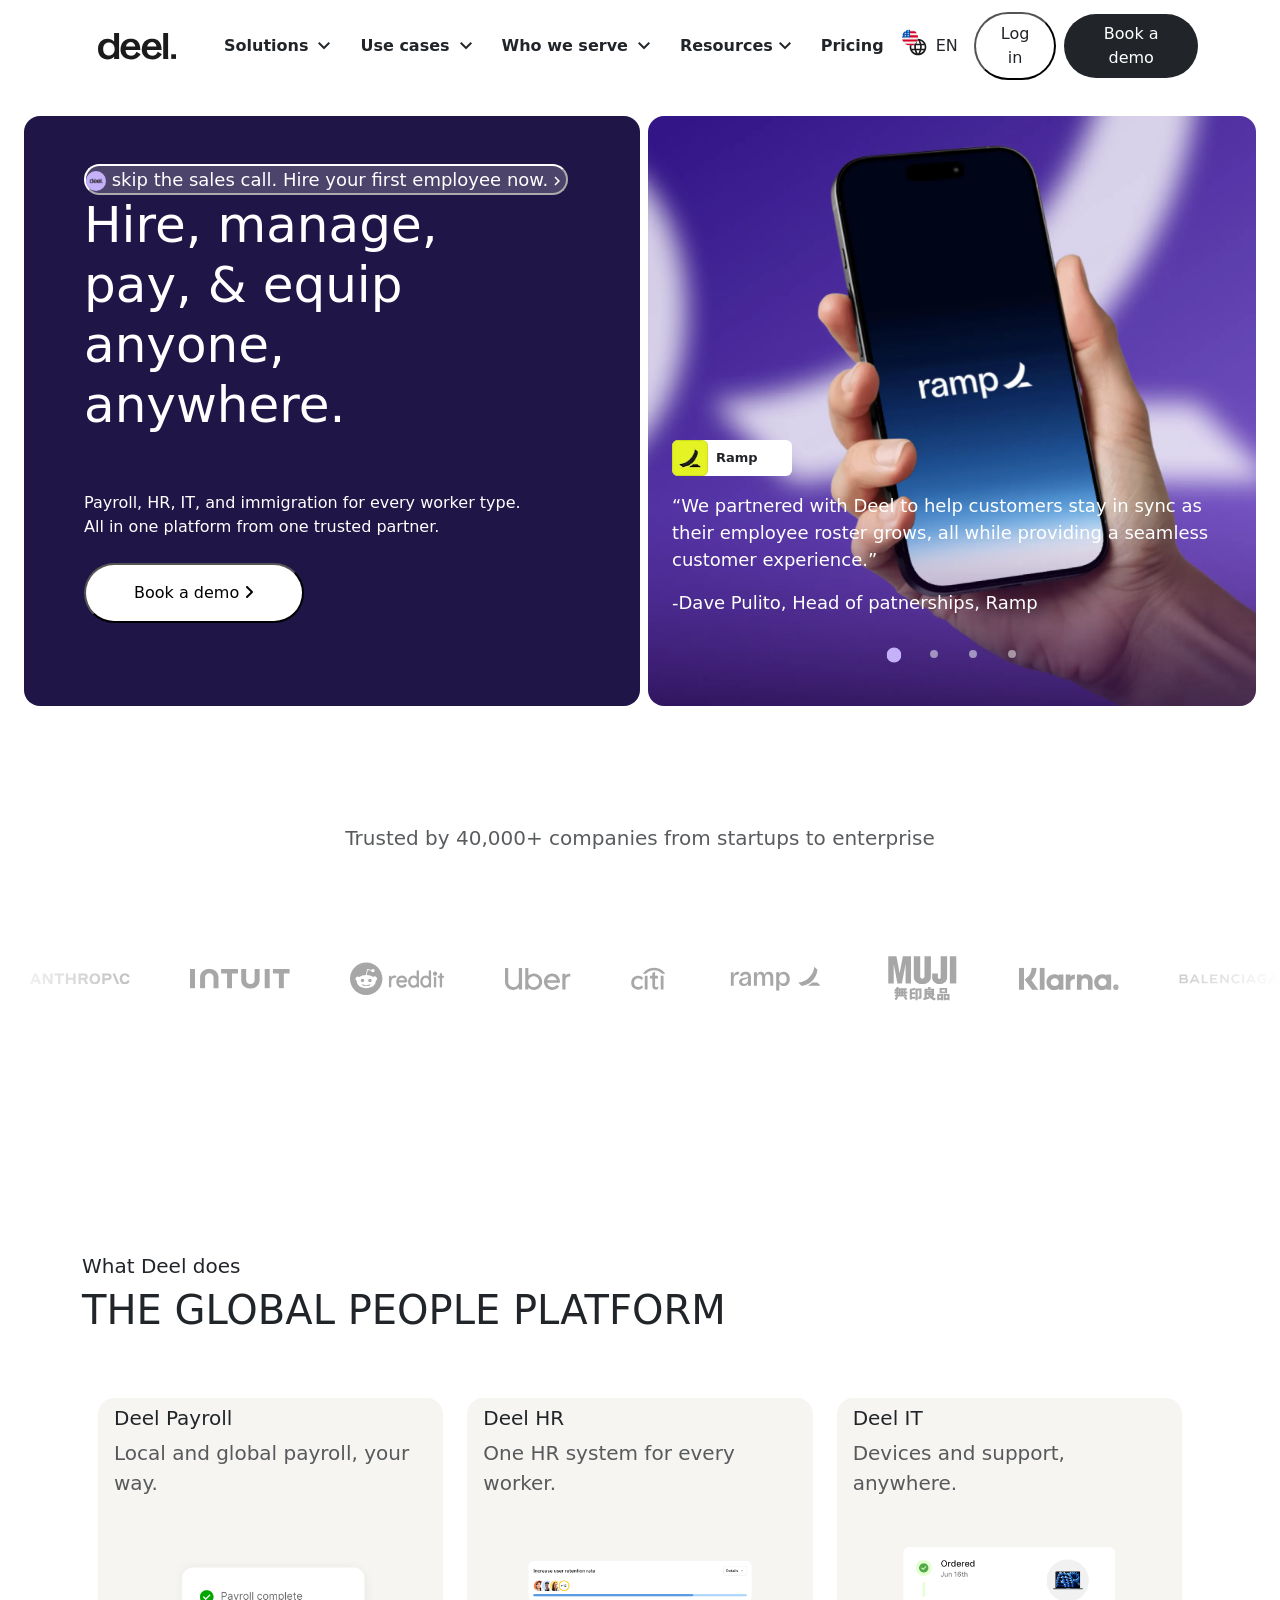
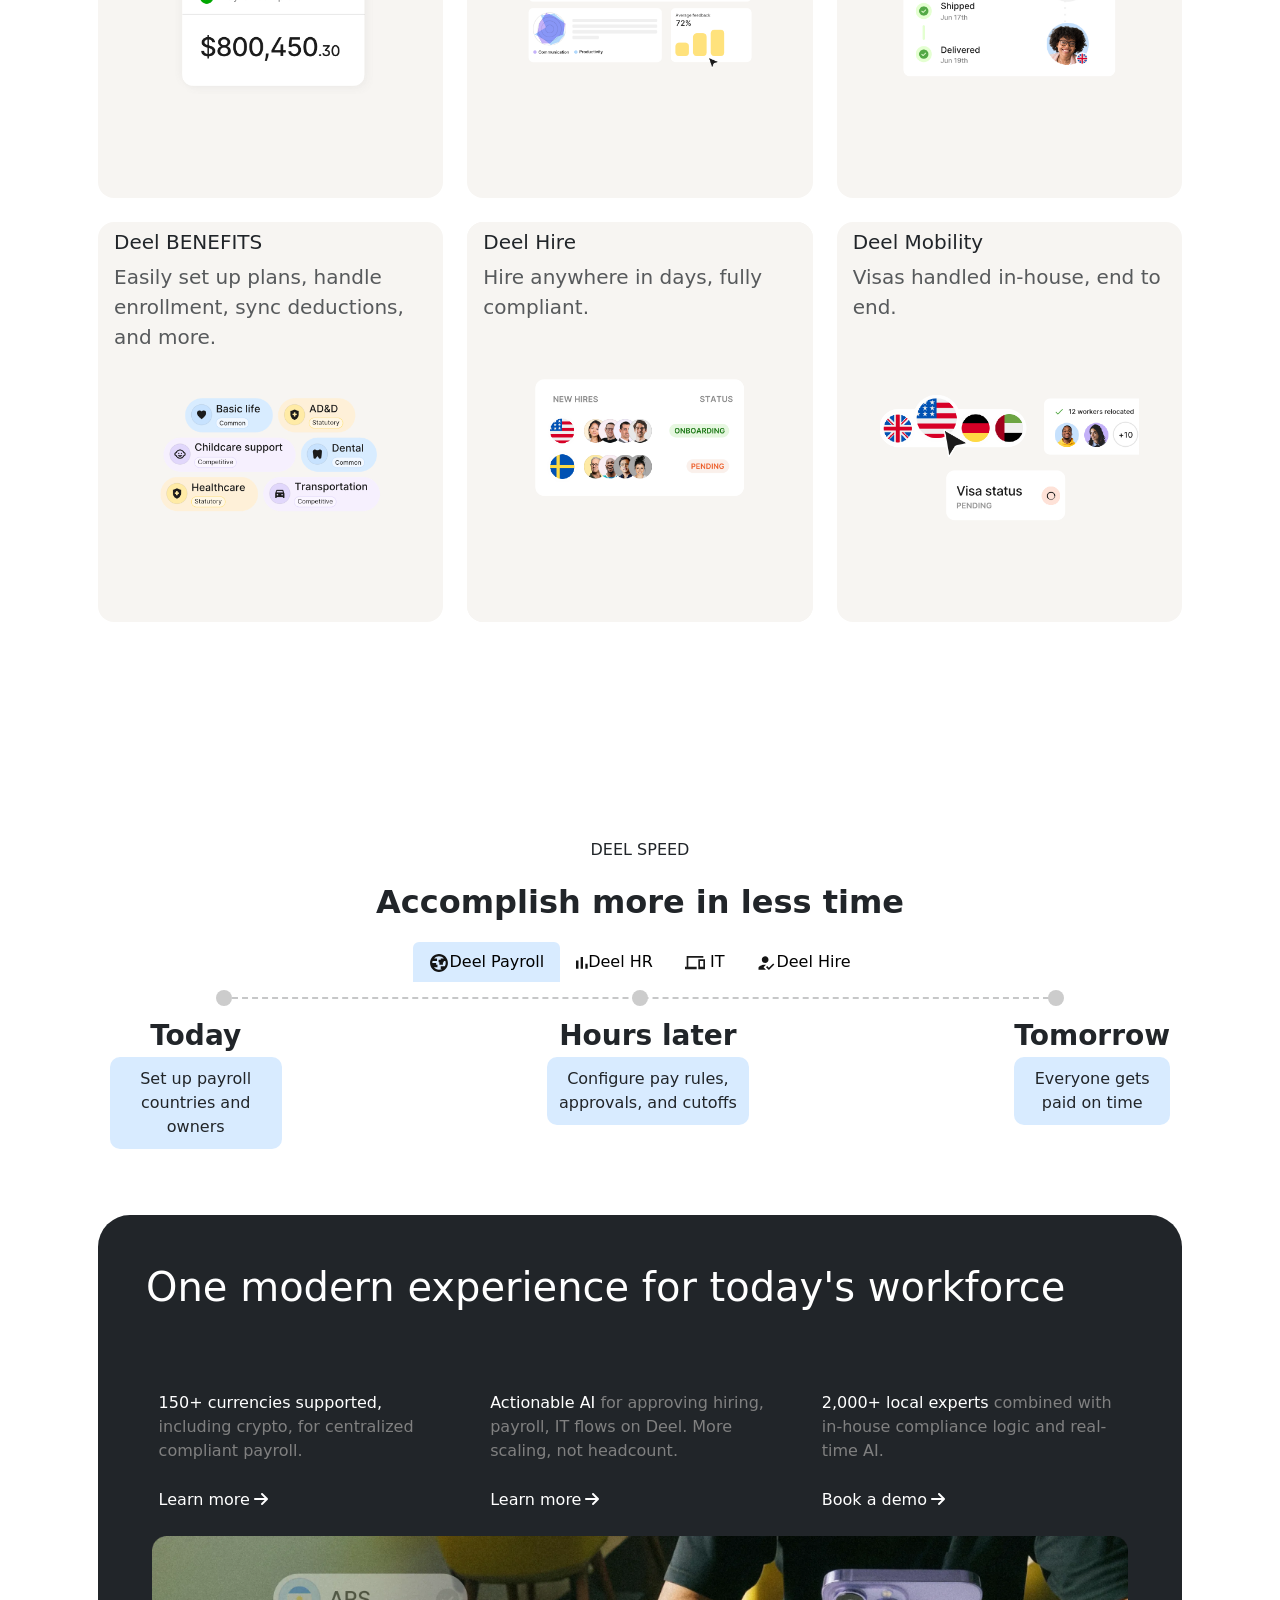
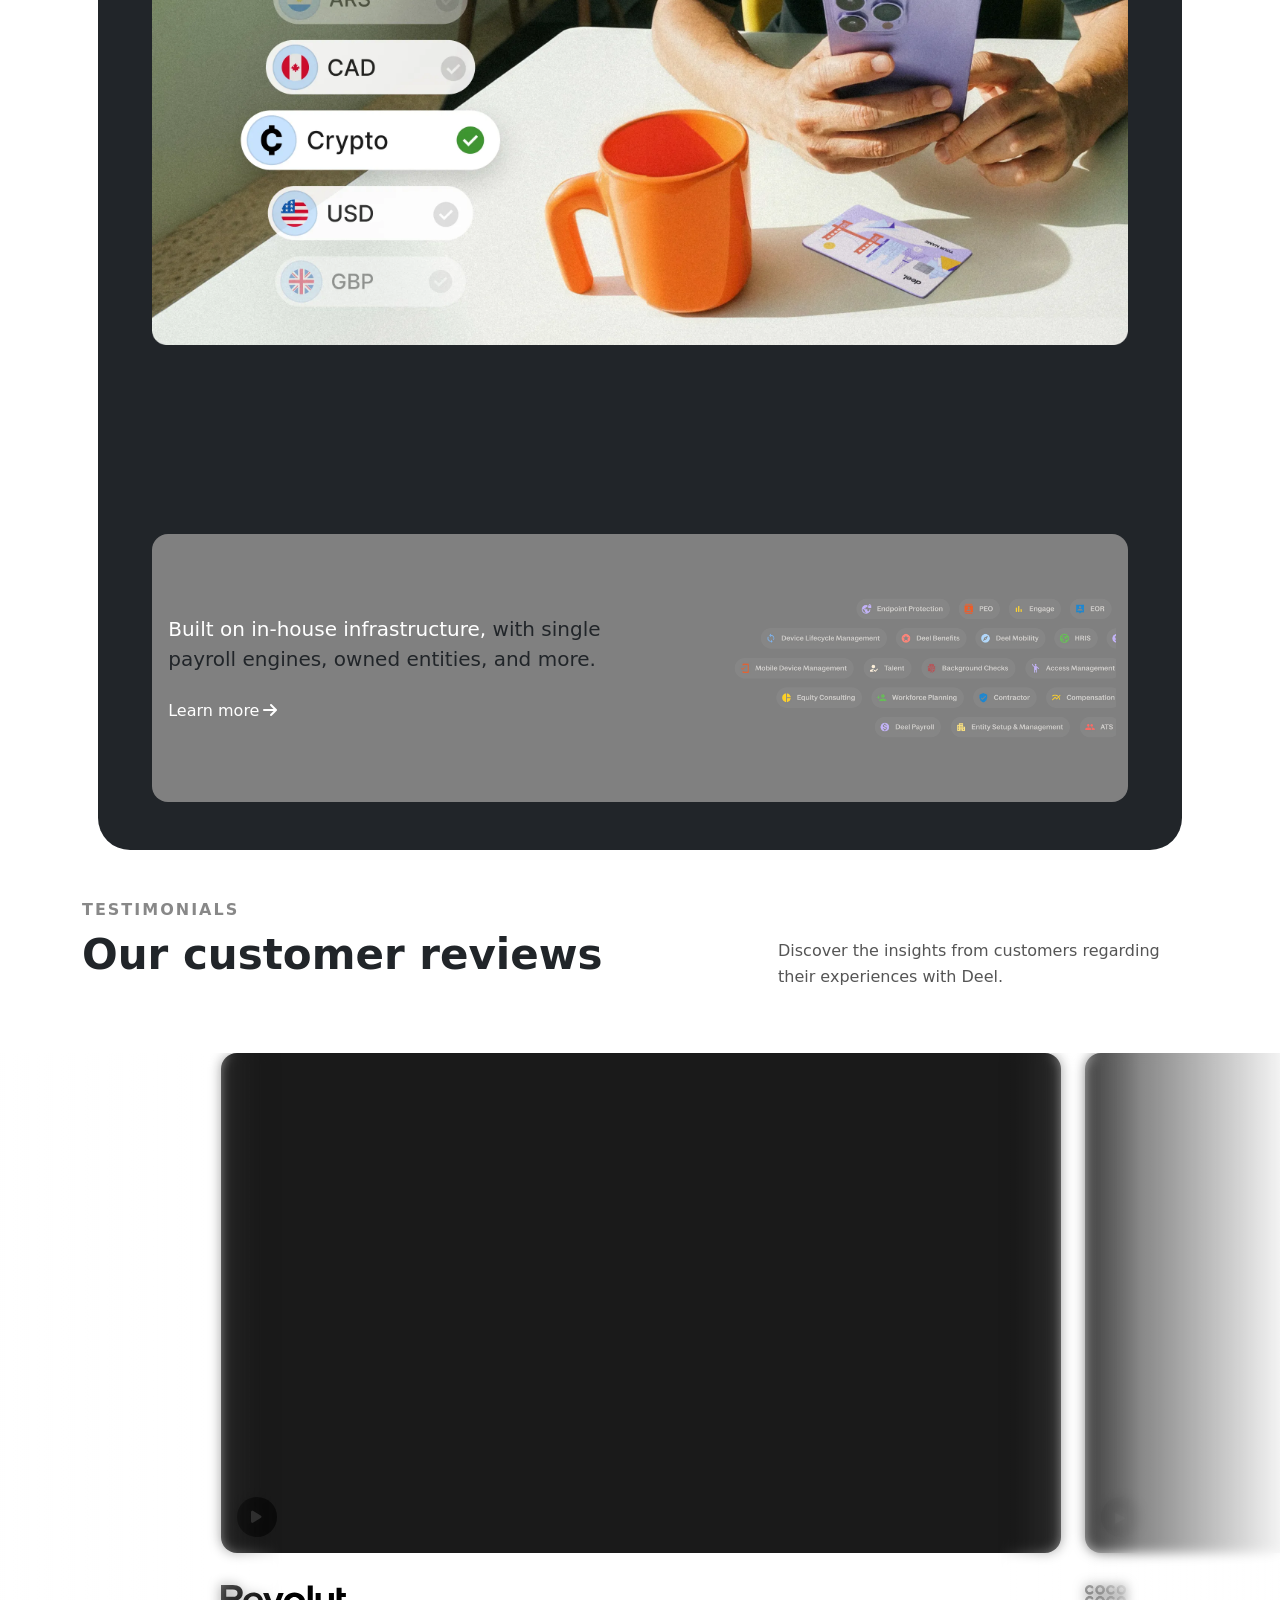
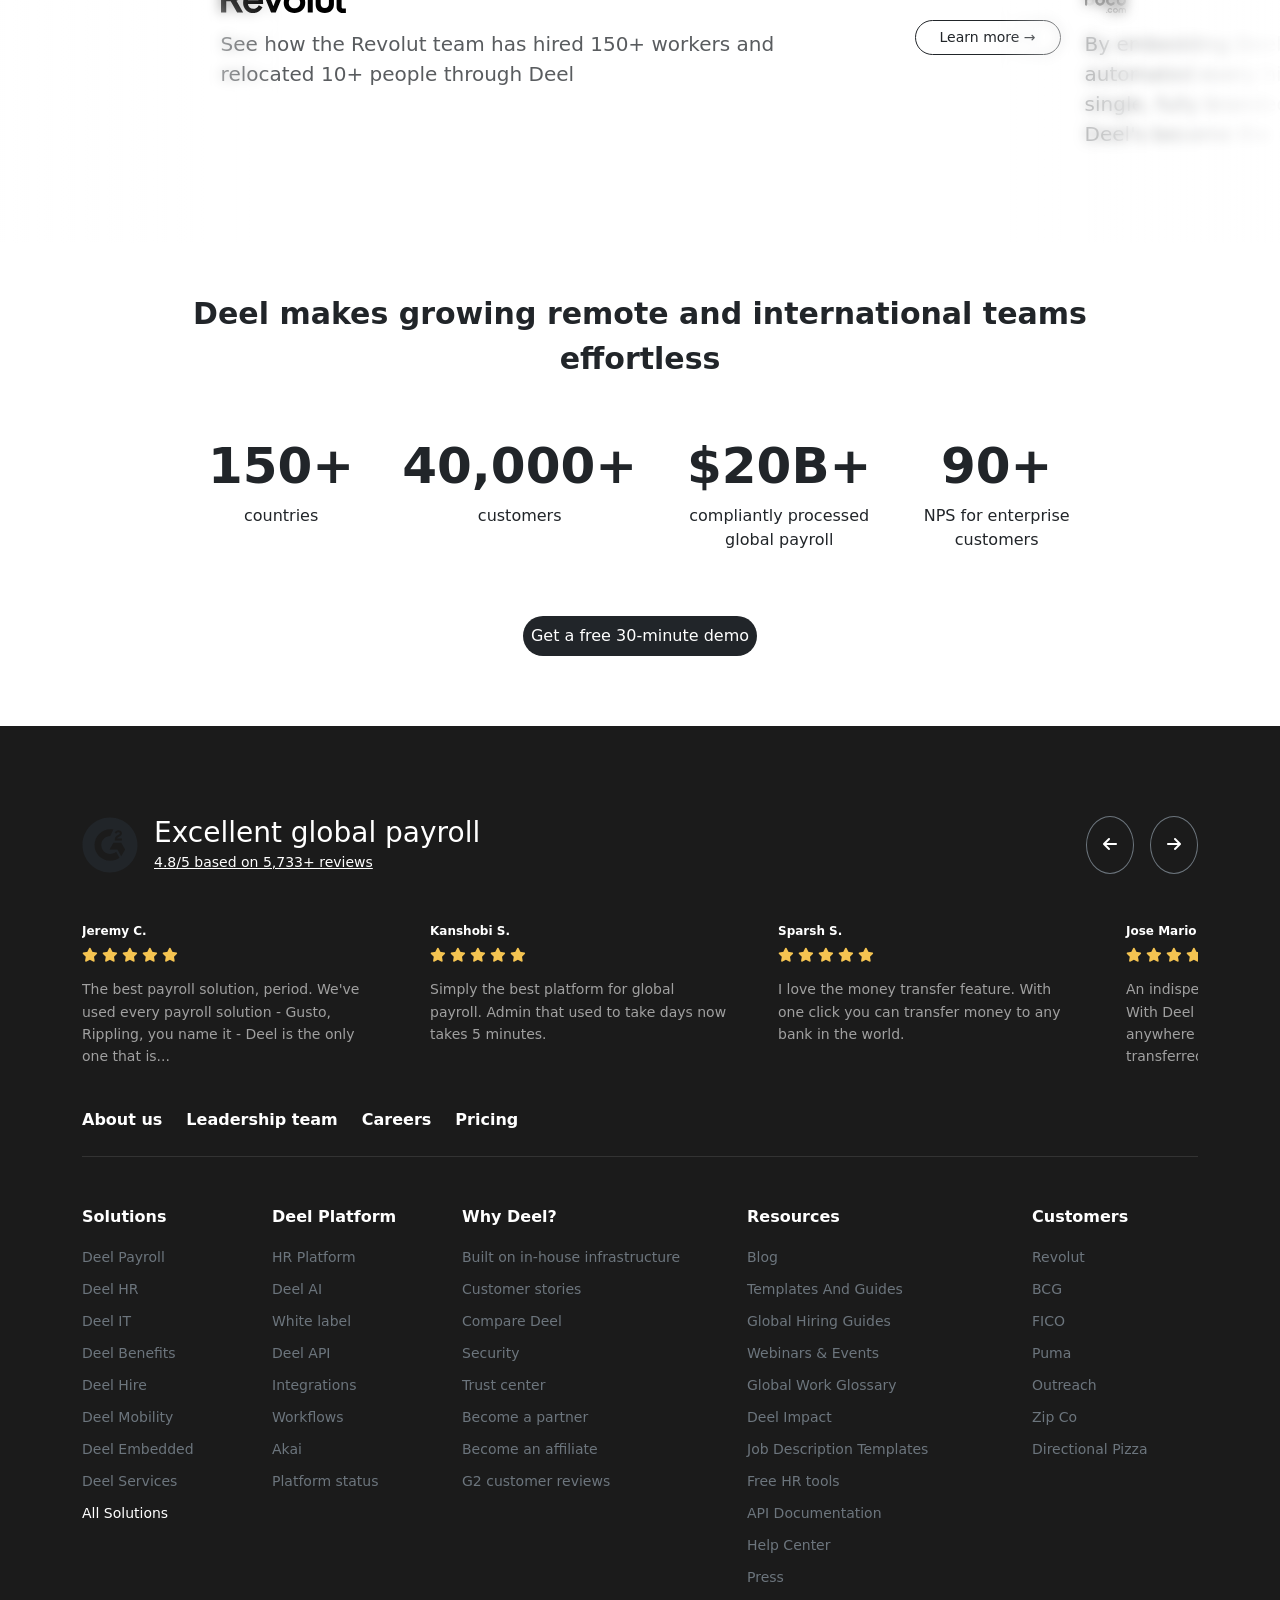
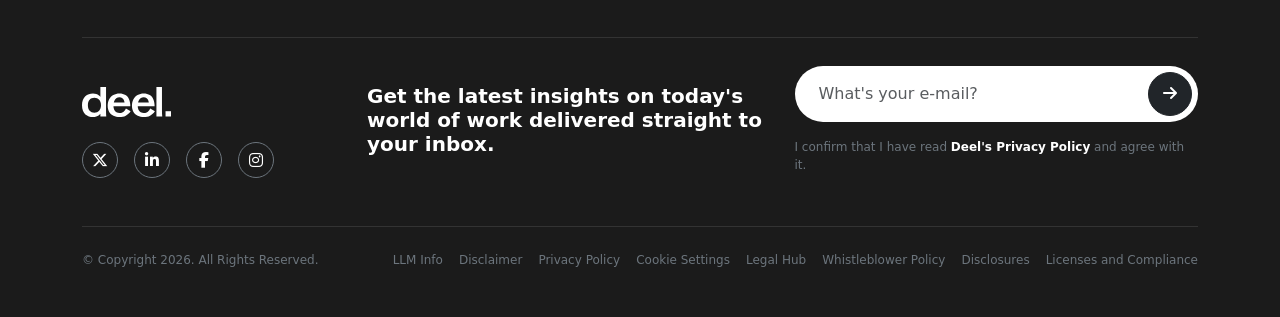
==== commit 0ff5732e: "new" ====
--- a/index.html
+++ b/index.html
@@ -224,9 +224,13 @@
                                         </div>
                                     </div>
                                 </div>
-                                <div style="width: 500px; height: 720px;" class="navimgdiv1">
+                                <div style="width: 500px; height: 720px;" class="navimgdiv1 position-relative">
                                     <img src="media/Solutions_Image_1fe3692ef5_348057f282.webp" alt=""
                                         style="object-fit: cover; height: 720px;" class="navimg1">
+                                        <div class="position-absolute bottom-0 mb-5 p-3 text-white">
+                                            <h5>Deel Payroll Overview <i class="fa-solid fa-chevron-right"></i></h5>
+                                            <span>Keep all global work in sync</span>
+                                        </div>
                                 </div>
                             </div>
                             <div class="footer rounded-bottom" style="height:50px;">
@@ -393,6 +397,9 @@
                                     <div class="position-relative flex-shrink-0 navimgdiv2" style="width: 400px;">
                                         <img src="media/Use_Case_Image_b6c6429888_e790cb6ebb.webp" alt=""
                                             class="img-fluid navimg2" style="object-fit: contain;">
+                                            <div class="position-absolute bottom-0 mb-5 text-white p-3">
+                                                <span>Customer stories <i class="fa-solid fa-chevron-right"></i></span>
+                                            </div>
                                     </div>
                                 </div>
                                 <div class="footer rounded-bottom" style="height:50px;">
@@ -739,7 +746,7 @@
                 </div>
             </div>
             <!-- HAMBURGER BUTTON -->
-            <nav class="navbar bg-white px-3 position-relative">
+            <nav class="navbar bg-white px-3 position-relative d-sm-block d-md-none">
 
                 <!-- Hamburger -->
                 <button class="navbar-toggler border-0 shadow-none p-0" type="button" data-bs-toggle="offcanvas"
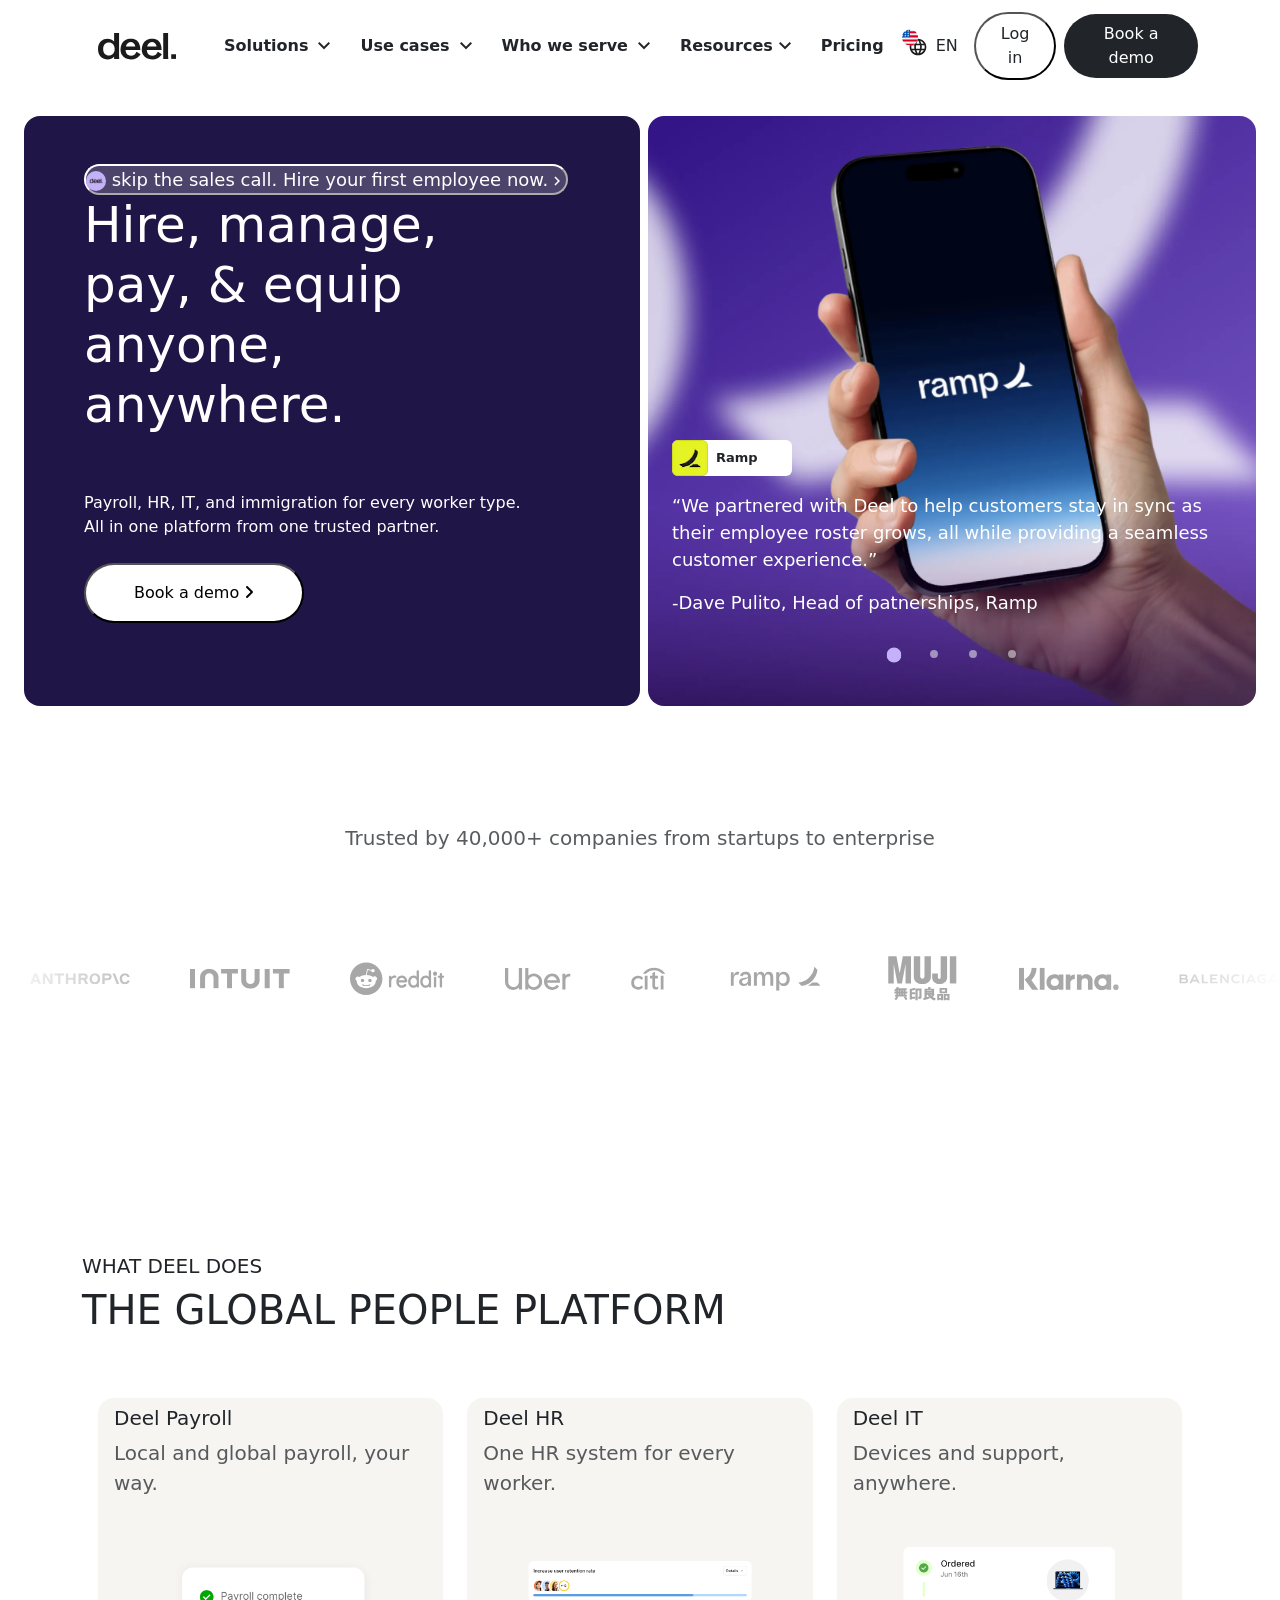
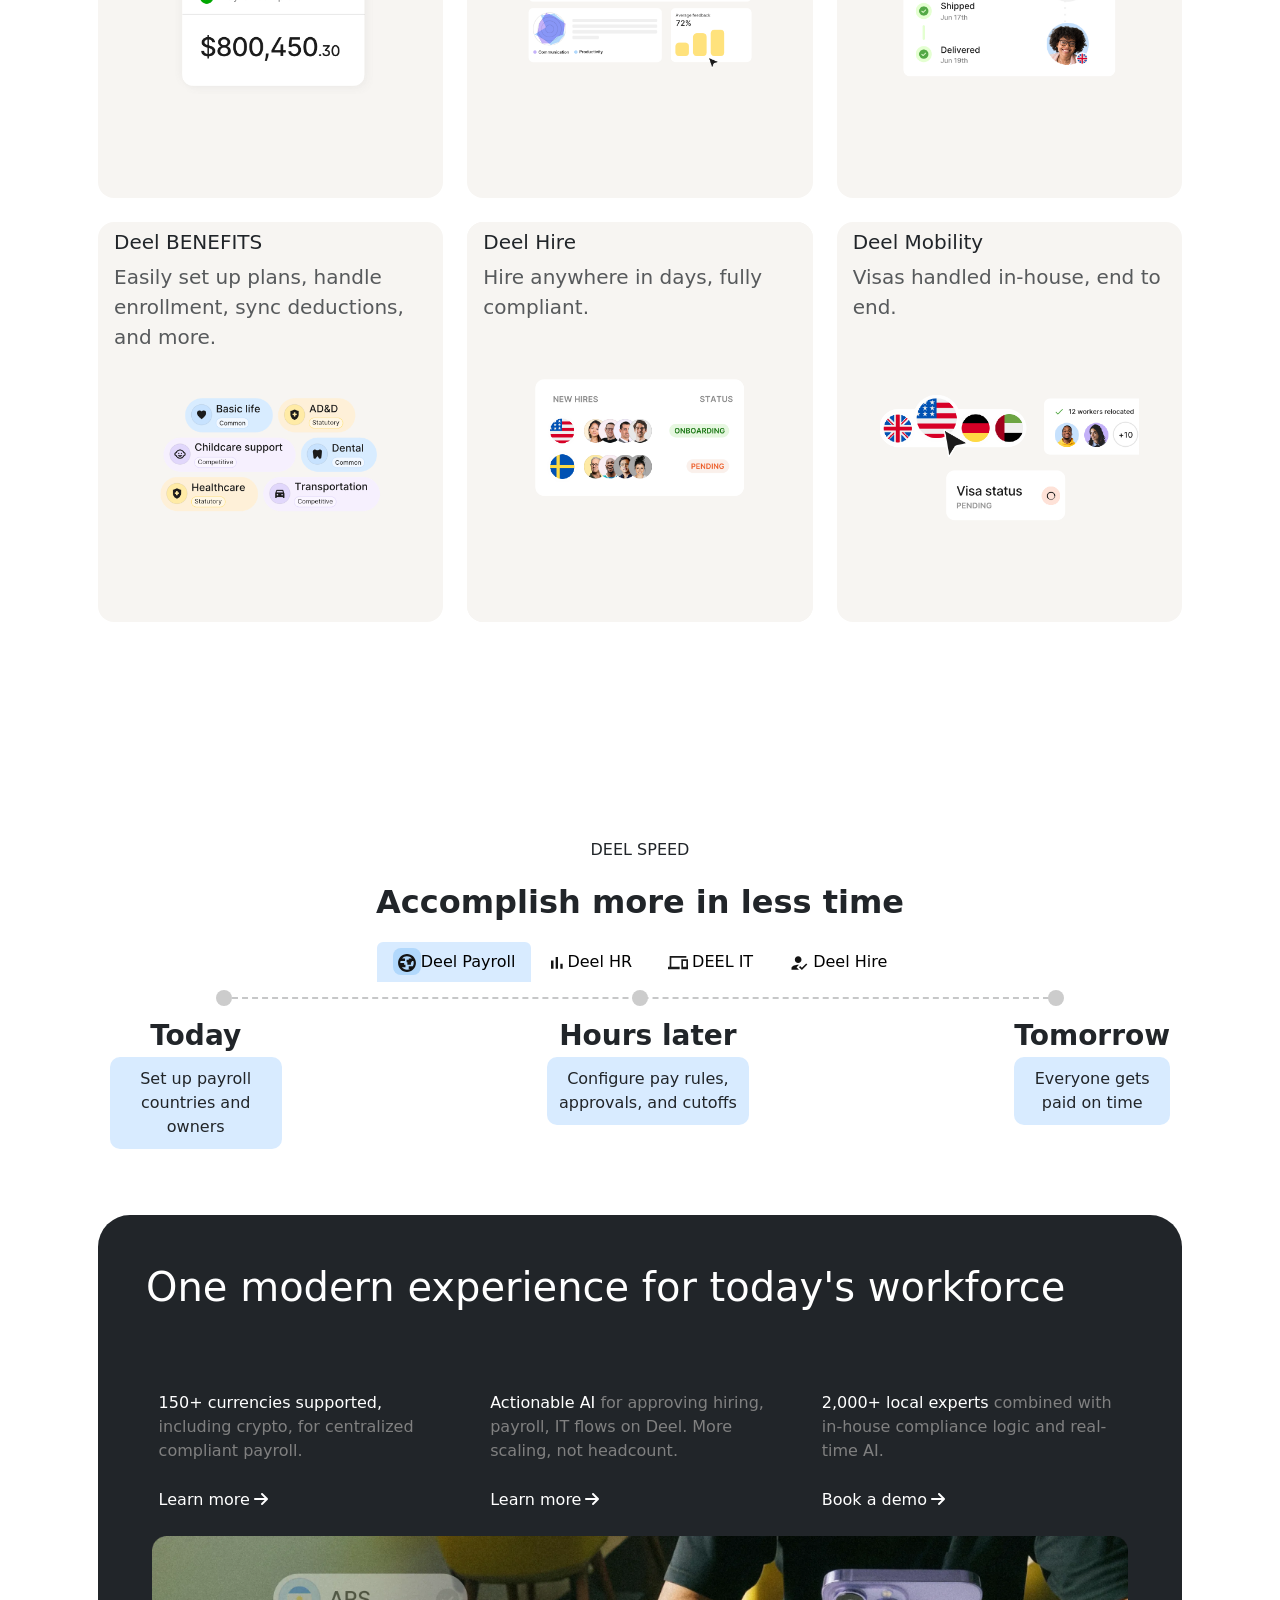
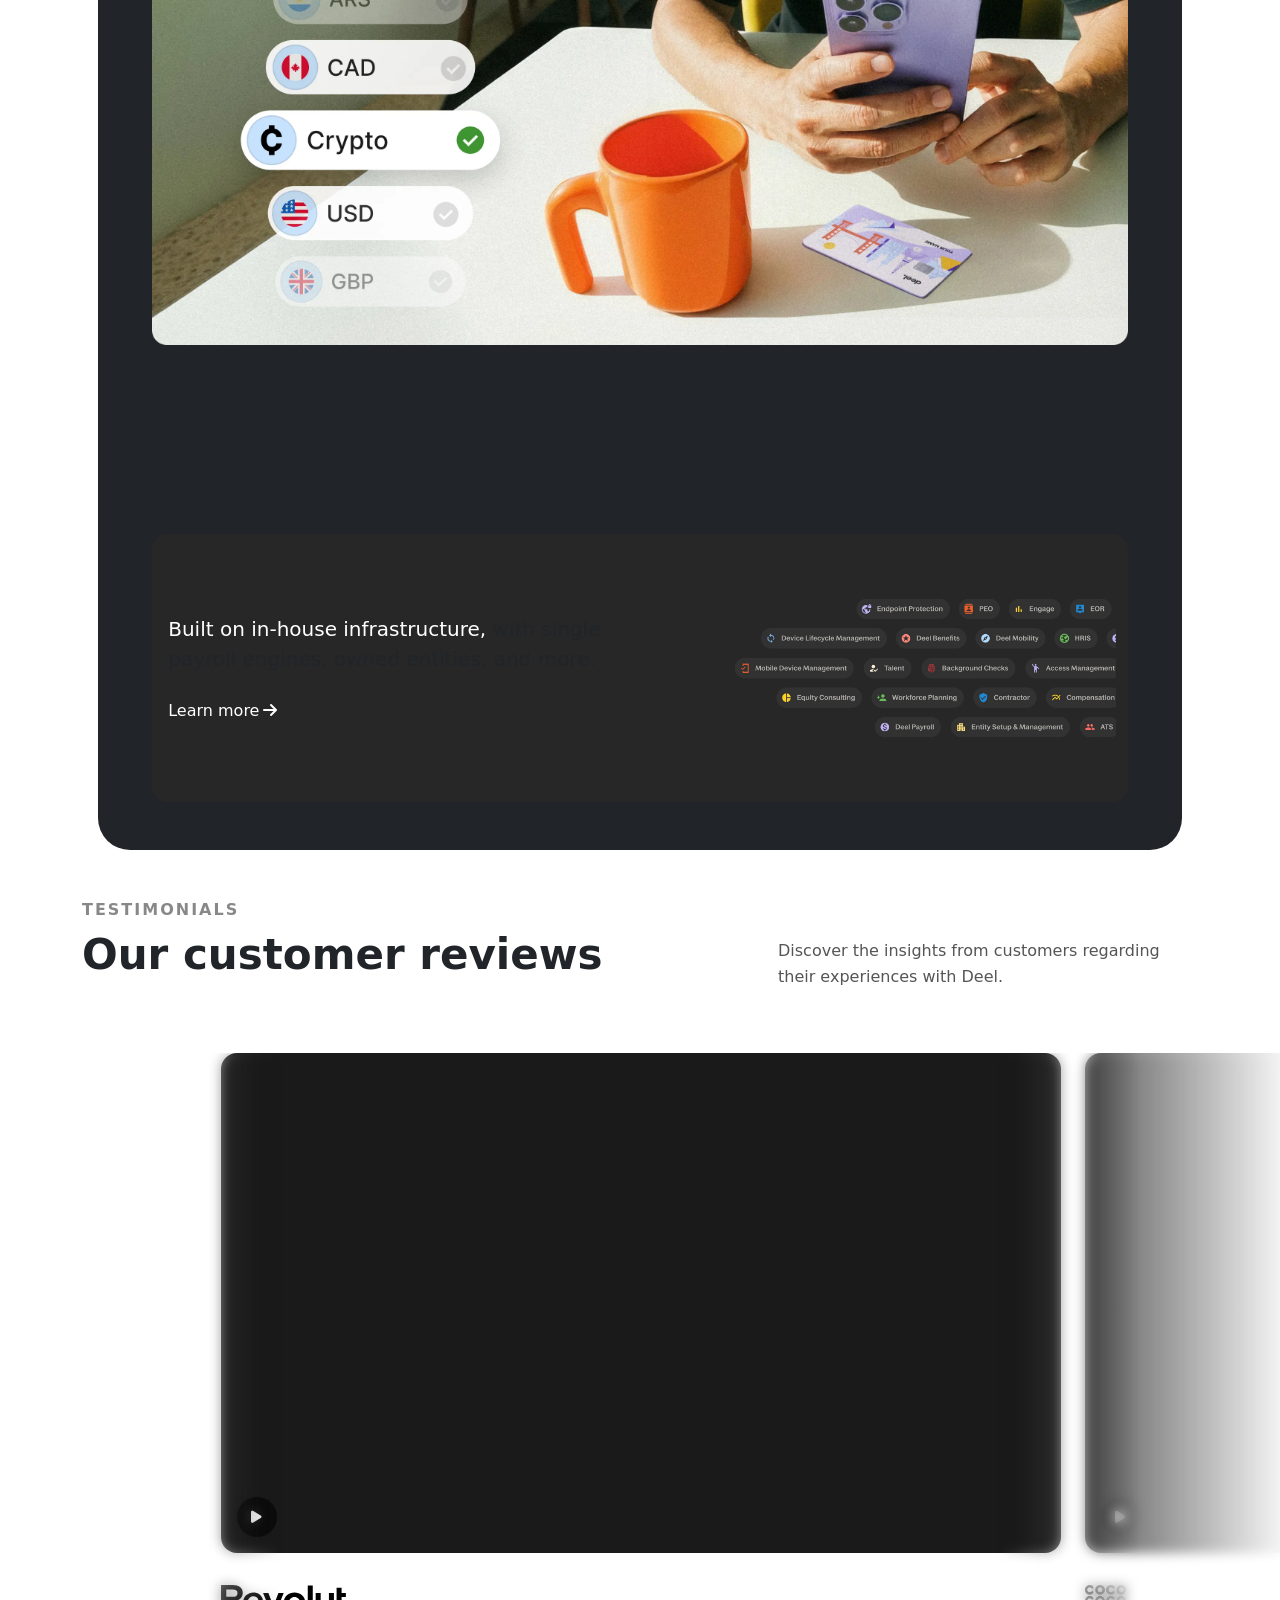
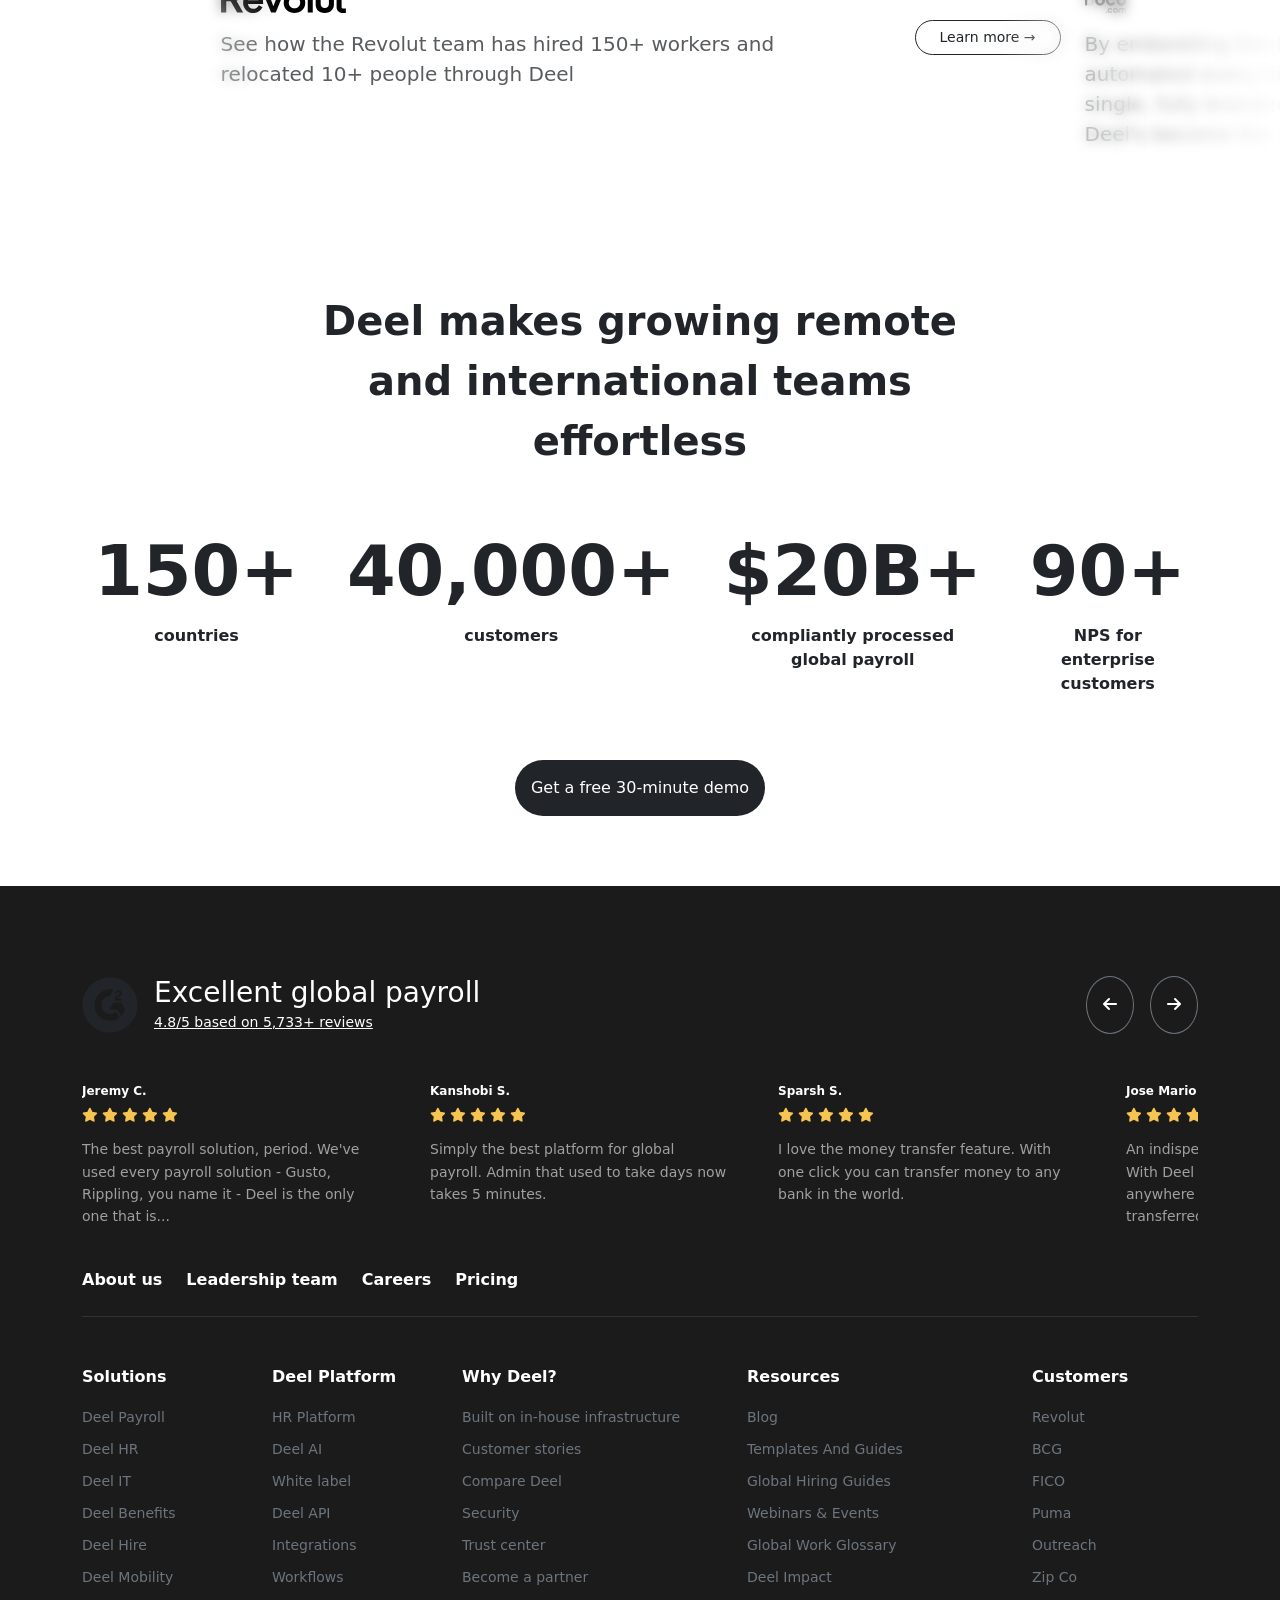
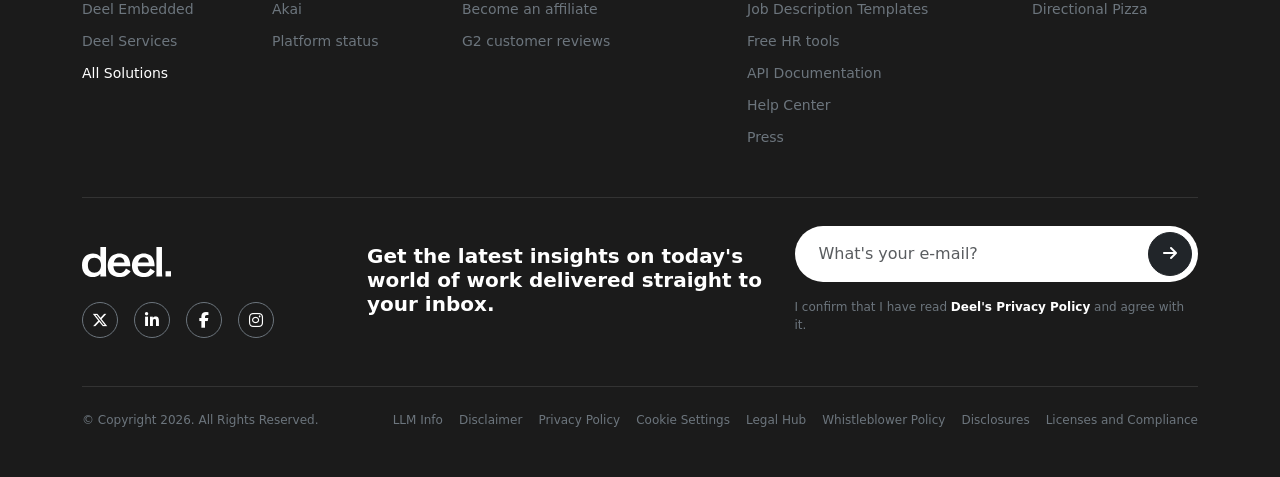
==== commit b997ed63: "latest" ====
--- a/index.html
+++ b/index.html
@@ -20,7 +20,7 @@
                 <img src="media/project materials/logo_revamp_164ddaed0c.svg" alt="">
                 <nav class="d-none d-xl-flex align-items-center gap-4 m-0 p-o text-nowrap">
                     <div class="dropdown position-static">
-                        <div class="d-flex align-items-center gap-1 item" data-bs-toggle="dropdown"
+                        <div class="d-flex dd align-items-center gap-1 item" data-bs-toggle="dropdown"
                             data-bs-display="static" data-bs-auto-close="outside"
                             style="padding: 22px 0; margin: -22px 0; cursor: pointer;">Solutions<span
                                 class="material-symbols-outlined">keyboard_arrow_down</span>
@@ -254,7 +254,7 @@
 
 
                     <div class="dropdown position-static">
-                        <div class="d-flex align-items-center gap-1" data-bs-toggle="dropdown" data-bs-display="static"
+                        <div class="d-flex dd align-items-center gap-1" data-bs-toggle="dropdown" data-bs-display="static"
                             data-bs-auto-close="outside" style="padding: 22px 0; margin: -22px 0; cursor: pointer;">
                             Use cases <span class="material-symbols-outlined">
                                 keyboard_arrow_down
@@ -421,7 +421,7 @@
                         </div>
                     </div>
                     <div class="dropdown position-static">
-                        <div class="d-flex align-items-center gap-1" data-bs-toggle="dropdown" data-bs-display="static"
+                        <div class="d-flex dd align-items-center gap-1" data-bs-toggle="dropdown" data-bs-display="static"
                             data-bs-auto-close="outside" style="padding: 22px 0; margin: -22px 0; cursor: pointer;">
                             Who we serve <span class="material-symbols-outlined">
                                 keyboard_arrow_down
@@ -566,7 +566,7 @@
 
                     </div>
                     <div class="dropdown position-static">
-                        <div class="d-flex justify-content-center align-items-center" data-bs-auto-close="outside"
+                        <div class="d-flex dd justify-content-center align-items-center" data-bs-auto-close="outside"
                             data-bs-display="static" data-bs-toggle="dropdown"
                             style="padding: 22px 0; margin: -22px 0; cursor: pointer;">
                             Resources <span class="material-symbols-outlined">
@@ -1001,7 +1001,7 @@
         </section>
 
         <section class="container" style="margin-top: 200px;">
-            <h5>What Deel does</h5>
+            <h5>WHAT DEEL DOES</h5>
             <h1 class="mb-5">THE GLOBAL PEOPLE PLATFORM</h1>
             <div class="row g-4 p-3">
                 <div class="col-md-6 col-lg-4">
@@ -1096,25 +1096,25 @@
                     <li class="nav-item" role="presentation">
                         <button class="nav-link nav-link1 active" id="home-tab" data-bs-toggle="tab"
                             data-bs-target="#home-tab-pane" type="button" role="tab" aria-controls="home-tab-pane"
-                            aria-selected="true"><span><img src="media/project materials/payroll_92b9e25547.svg"
+                            aria-selected="true"><span class="spn1 p-1 rounded-3"><img src="media/project materials/payroll_92b9e25547.svg"
                                     alt=""></span>Deel Payroll</button>
                     </li>
                     <li class="nav-item" role="presentation">
                         <button class="nav-link nav-link2" id="profile-tab" data-bs-toggle="tab"
                             data-bs-target="#profile-tab-pane" type="button" role="tab" aria-controls="profile-tab-pane"
-                            aria-selected="false"><span><img src="media/project materials/hr_2bd9cffda1.svg"
+                            aria-selected="false"><span class="spn2 p-1 rounded-3"><img src="media/project materials/hr_2bd9cffda1.svg"
                                     alt=""></span>Deel HR</button>
                     </li>
                     <li class="nav-item" role="presentation">
                         <button class="nav-link nav-link3" id="contact-tab" data-bs-toggle="tab"
                             data-bs-target="#contact-tab-pane" type="button" role="tab" aria-controls="contact-tab-pane"
-                            aria-selected="false"><span><img src="media/project materials/it_a20117c5c8.svg"
-                                    alt=""></span> IT</button>
+                            aria-selected="false"><span class="spn3 p-1 rounded-3"><img src="media/project materials/it_a20117c5c8.svg"
+                                    alt=""></span>DEEL IT</button>
                     </li>
                     <li class="nav-item" role="presentation">
                         <button class="nav-link nav-link4" id="hire-tab" data-bs-toggle="tab"
                             data-bs-target="#hire-tab-pane" type="button" role="tab" aria-controls="hire-tab-pane"
-                            aria-selected="false"><span><img src="media/project materials/hire_705b89bb9c.svg"
+                            aria-selected="false"><span class="spn4 p-1 rounded-3"><img src="media/project materials/hire_705b89bb9c.svg"
                                     alt=""></span>Deel Hire</button>
                     </li>
                 </div>
@@ -1187,17 +1187,17 @@
                         tabindex="0">
                         <div>
                             <span class="fs-3 fw-bold">Today</span>
-                            <div style="background-color: RGB(246, 240, 254); border-radius: 10px; padding: 10px;">
+                            <div style="background-color: RGB(245, 236, 201);; border-radius: 10px; padding: 10px;">
                                 Decide to hire Sofia from Spain</div>
                         </div>
                         <div>
                             <span class="fs-3 fw-bold">Minutes later</span>
-                            <div style="background-color: RGB(246, 240, 254); border-radius: 10px; padding: 10px;">Send
+                            <div style="background-color: RGB(245, 236, 201); border-radius: 10px; padding: 10px;">Send
                                 Sofia a compliant local contract</div>
                         </div>
                         <div>
                             <span class="fs-3 fw-bold">Same day</span>
-                            <div style="background-color: RGB(246, 240, 254); border-radius: 10px; padding: 10px;">Sofia
+                            <div style="background-color: RGB(245, 236, 201); border-radius: 10px; padding: 10px;">Sofia
                                 starts onboarding in Deel</div>
                         </div>
                     </div>
@@ -1438,11 +1438,11 @@
                     </div>
                 </div>
                 <div class="row gap-2 rounded-4 align-items-center justify-content-center justify-content-between py-5 mt-5 mx-auto"
-                    style="background-color: grey; width: 90%; ">
+                    style="background-color: RGB(39, 39, 39); width: 90%; ">
                     <div class="col-12 col-md-6 ps-3">
                         <div tyle="color: grey;" class="fs-5"><span class="text-white">Built on in-house
                                 infrastructure,</span> with single payroll engines, owned entities, and more.</div>
-                        <button class="mt-4 border-0 text-white" style="background-color: grey;">Learn more<i
+                        <button class="mt-4 border-0 text-white" style="background-color: RGB(39, 39, 39);">Learn more<i
                                 class="fa-solid fa-arrow-right m-1 text-white"></i></button>
                     </div>
                     <div class="col-12 col-md-5">
@@ -1504,7 +1504,7 @@
                             <video src="media/144ddb7a_bc53_4180_8193_76a9e3715957_fc410b502d.mp4" autoplay muted loop
                                 playsinline class="testimonial-video w-100 "></video>
                             <div class="play-btn-overlay position-absolute bottom-0 start-0 p-3">
-                                <div class="play-btn-circle">&#9654;</div>
+                                <div class="play-btn-circle"><i class="fa-solid fa-play"></i></div>
                             </div>
                         </div>
                         <div class="d-block d-md-flex align-items-center justify-content-between mt-3 gap-3">
@@ -1533,7 +1533,7 @@
                             <video src="media/Cal_com_Brand_Love_Final_V1_1_1_720888d162.mp4" muted autoplay loop
                                 playsinline class="testimonial-video w-100"></video>
                             <div class="play-btn-overlay position-absolute bottom-0 start-0 p-3">
-                                <div class="play-btn-circle">&#9654;</div>
+                                <div class="play-btn-circle"><i class="fa-solid fa-play"></i></div>
                             </div>
                         </div>
                         <div class="d-block d-md-flex align-items-center justify-content-between mt-3 gap-3">
@@ -1561,7 +1561,7 @@
                                 src="media/How_Strada_uses_Deel_to_save_thousands_i_Media_hv_X7_Gm_Q5_Cx_A_001_1080p_9b8e5f1ca2.mp4"
                                 muted autoplay loop playsinline class="testimonial-video w-100"></video>
                             <div class="play-btn-overlay position-absolute bottom-0 start-0 p-3">
-                                <div class="play-btn-circle">&#9654;</div>
+                                <div class="play-btn-circle"><i class="fa-solid fa-play"></i></div>
                             </div>
                         </div>
                         <div class="d-block d-md-flex align-items-center justify-content-between mt-3 gap-3">
@@ -1589,7 +1589,7 @@
                                 src="media/How_Sardine_uses_Deel_to_build_a_world_c_Media_6_OM_94sus_Fwo_001_1080p_ce26f880bd.mp4"
                                 muted autoplay loop playsinline class="testimonial-video w-100"></video>
                             <div class="play-btn-overlay position-absolute bottom-0 start-0 p-3">
-                                <div class="play-btn-circle">&#9654;</div>
+                                <div class="play-btn-circle"><i class="fa-solid fa-play"></i></div>
                             </div>
                         </div>
                         <div class="d-block d-md-flex align-items-center justify-content-between mt-3 gap-3">
@@ -1618,7 +1618,7 @@
                                 src="media/How_Superfiliate_Streamlined_Global_Work_Media_qgu_xa_WN_Ug_001_1080p_3a81172692.mp4"
                                 muted autoplay loop playsinline class="testimonial-video w-100"></video>
                             <div class="play-btn-overlay position-absolute bottom-0 start-0 p-3">
-                                <div class="play-btn-circle">&#9654;</div>
+                                <div class="play-btn-circle"><i class="fa-solid fa-play"></i></div>
                             </div>
                         </div>
                         <div class="d-block d-md-flex align-items-center justify-content-between mt-3 gap-3">
@@ -1647,7 +1647,7 @@
                                 src="media/How_Bowmans_Unified_Payroll_Across_Six_C_Media_ns_Bkc_K_If_MM_001_1080p_04ef940e1f.mp4"
                                 muted autoplay loop playsinline class="testimonial-video w-100"></video>
                             <div class="play-btn-overlay position-absolute bottom-0 start-0 p-3">
-                                <div class="play-btn-circle">&#9654;</div>
+                                <div class="play-btn-circle"><i class="fa-solid fa-play"></i></div>
                             </div>
                         </div>
                         <div class="d-block d-md-flex align-items-center justify-content-between mt-3 gap-3">
@@ -1675,7 +1675,7 @@
                             <video src="https://website-media.deel.com/Brand_Love_Dicex_Deel_F5_f385fc27c5.mp4" muted
                                 autoplay loop playsinline class="testimonial-video w-100"></video>
                             <div class="play-btn-overlay position-absolute bottom-0 start-0 p-3">
-                                <div class="play-btn-circle">&#9654;</div>
+                                <div class="play-btn-circle"><i class="fa-solid fa-play"></i></div>
                             </div>
                         </div>
                         <div class="d-block d-md-flex align-items-center justify-content-between mt-3 gap-3">
@@ -1702,27 +1702,27 @@
 
         <section>
             <div class="d-flex flex-column align-items-center text-center">
-                <span class="w-75 fw-bold " style="font-size: 30px;">Deel makes growing remote and international teams
+                <span class="custom-width w-50 fw-bold " style="font-size: 40px;">Deel makes growing remote and international teams
                     effortless</span>
-                <div class="d-lg-flex gap-5 p-5 w-75">
+                <div class="d-lg-flex justify-content-center gap-5 p-5 w-75">
                     <div>
-                        <span class="fw-bold" style="font-size: 50px;">150+</span>
-                        <p class="text-center" style="width: 100%;">countries</p>
+                        <span class="fw-bold" style="font-size: 70px;">150+</span>
+                        <p class="text-center fw-bold" style="width: 100%;">countries</p>
                     </div>
                     <div>
-                        <span class="fw-bold" style="font-size: 50px;">40,000+</span>
-                        <p class="text-center" style="width: 100%;">customers</p>
+                        <span class="fw-bold" style="font-size: 70px;">40,000+</span>
+                        <p class="text-center fw-bold" style="width: 100%;">customers</p>
                     </div>
                     <div class="text-center">
-                        <span class="fw-bold" style="font-size: 50px;">$20B+</span>
-                        <p class="text-center" style="width: 100%;">compliantly processed global payroll</p>
+                        <span class="fw-bold" style="font-size: 70px;">$20B+</span>
+                        <p class="text-center fw-bold" style="width: 100%;">compliantly processed global payroll</p>
                     </div>
                     <div>
-                        <span class="fw-bold" style="font-size: 50px;">90+</span>
-                        <p class="text-center" style="width: 100%;">NPS for enterprise customers</p>
-                    </div>
-                </div>
-                <button class="bg-dark rounded-pill text-white border-0 p-2">Get a free 30-minute demo</button>
+                        <span class="fw-bold" style="font-size: 70px;">90+</span>
+                        <p class="text-center fw-bold" style="width: 100%;">NPS for enterprise customers</p>
+                    </div>
+                </div>
+                <button class="bg-dark rounded-pill text-white border-0 p-3">Get a free 30-minute demo</button>
             </div>
         </section>
 
--- a/style.css
+++ b/style.css
@@ -10,6 +10,12 @@
         'wght' 400,
         'GRAD' 0,
         'opsz' 24
+}
+.dd.show > span {
+    transform: rotate(180deg);
+}
+.dd > span {
+    transition: transform 0.3s ease;
 }
 
 .solu {
@@ -404,7 +410,6 @@
     align-items: center;
     justify-content: center;
     font-size: 14px;
-    color: #333;
     cursor: pointer;
 }
 
@@ -444,6 +449,19 @@
     flex-shrink: 0;
     scrollbar-width: none;
 }
+#home-tab.active .spn1{
+    background-color: RGB(177, 216, 252);
+}
+#profile-tab.active .spn2 {
+    background-color: RGB(254, 226, 124);
+}
+#contact-tab.active .spn3 {
+   background-color: RGB(212, 203, 236)
+}
+
+#hire-tab.active .spn4 {
+   background-color: RGB(254, 226, 124);
+}
 
 #home-tab.active, #homemb-tab.active {
     background-color: RGB(216, 235, 255);
@@ -458,7 +476,7 @@
 }
 
 #hire-tab.active, #hiremb-tab.active {
-   background-color: RGB(246, 240, 254);
+   background-color: RGB(245, 236, 201);
 }
 
 .last-card {
@@ -503,6 +521,9 @@
     .testimonial-thumb {
         height: 60vw;
     }
+    .custom-width {
+        width: 100% !important;
+    }
 }
 @media (max-width: 991px) {
     .testimonial-blur-left,
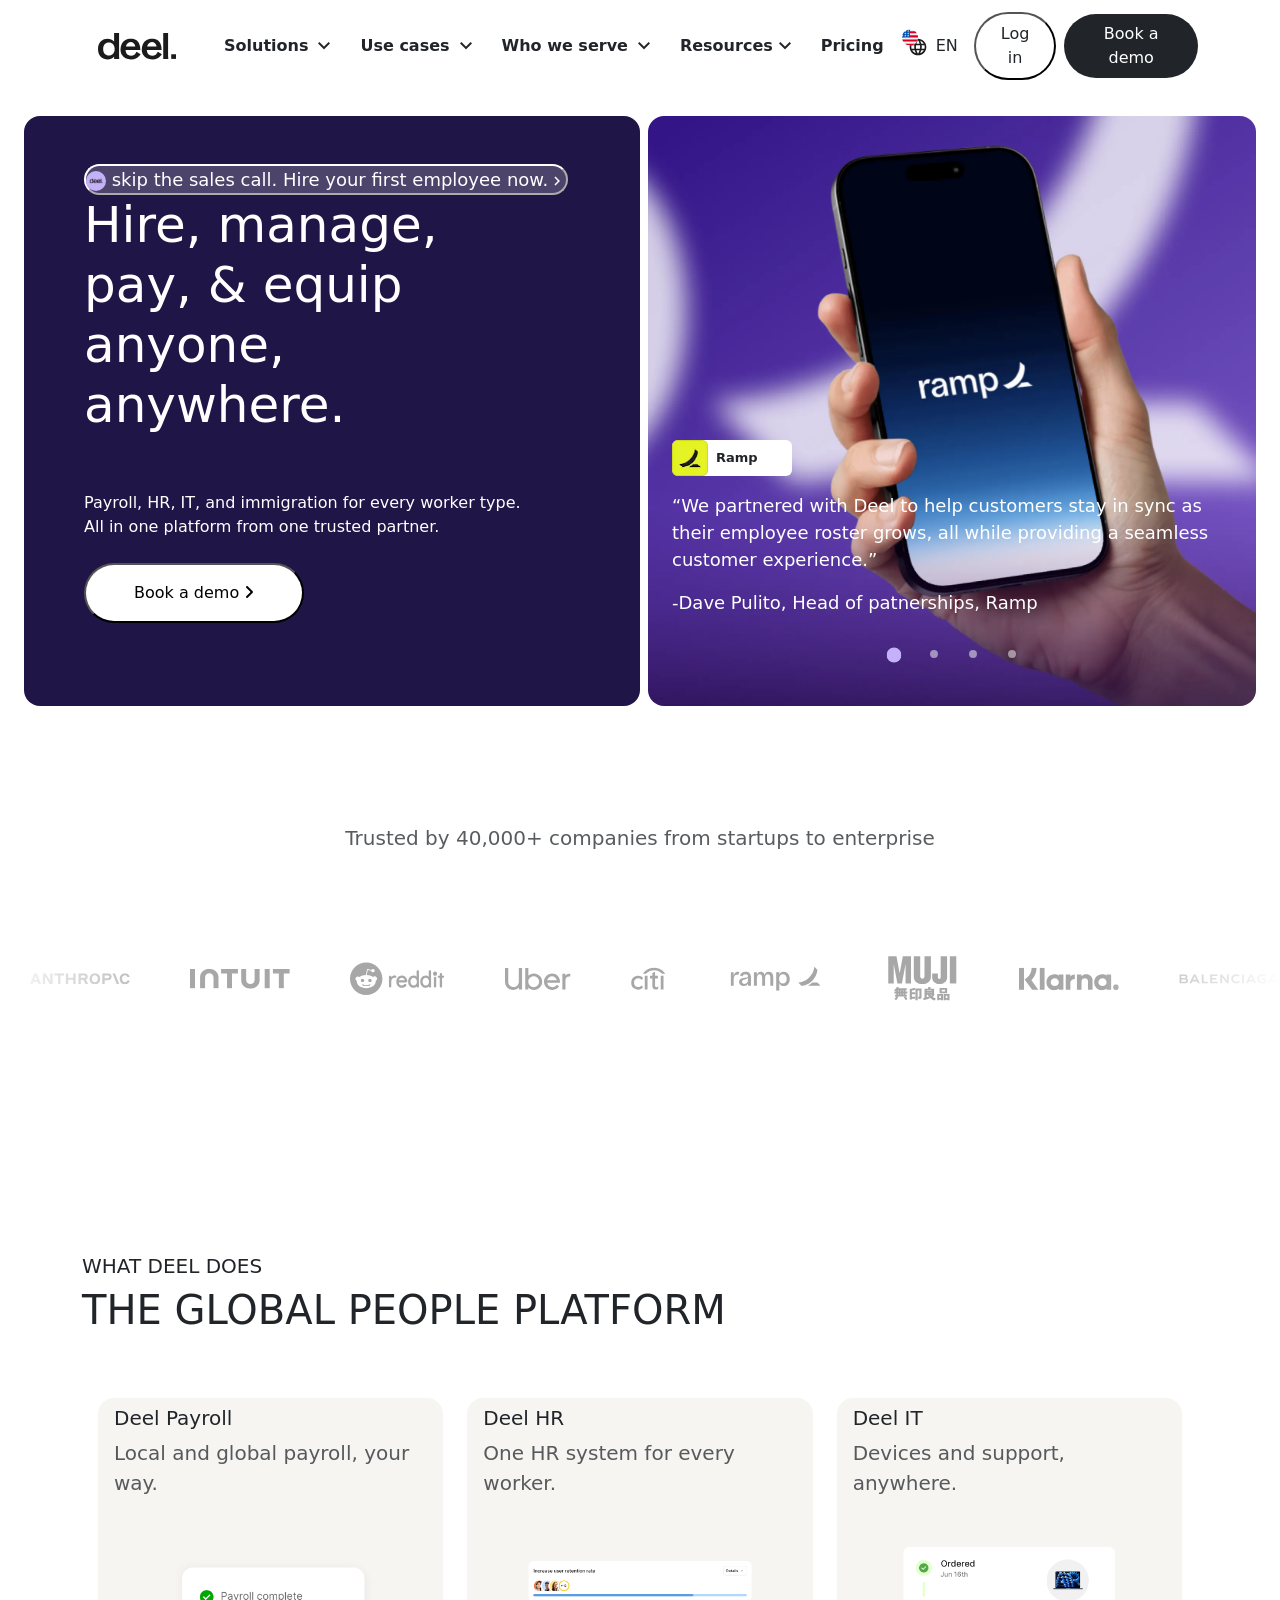
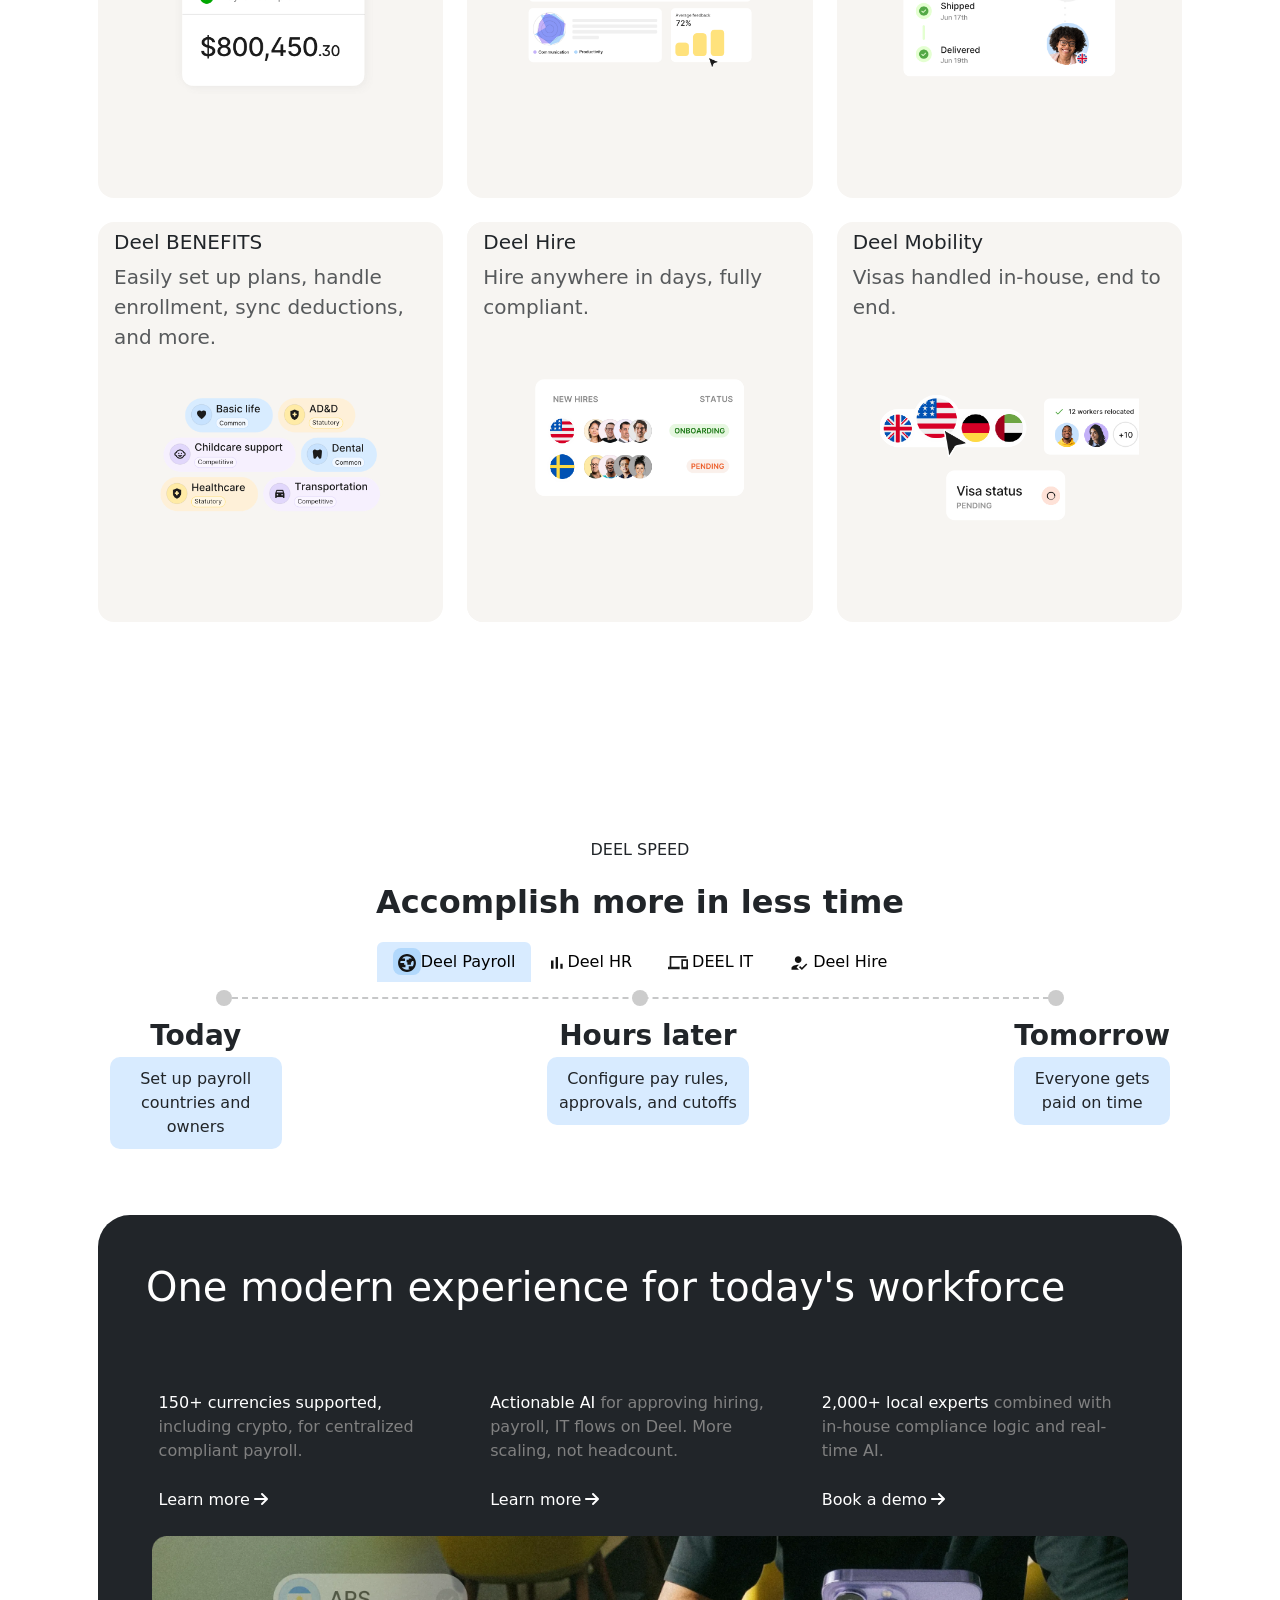
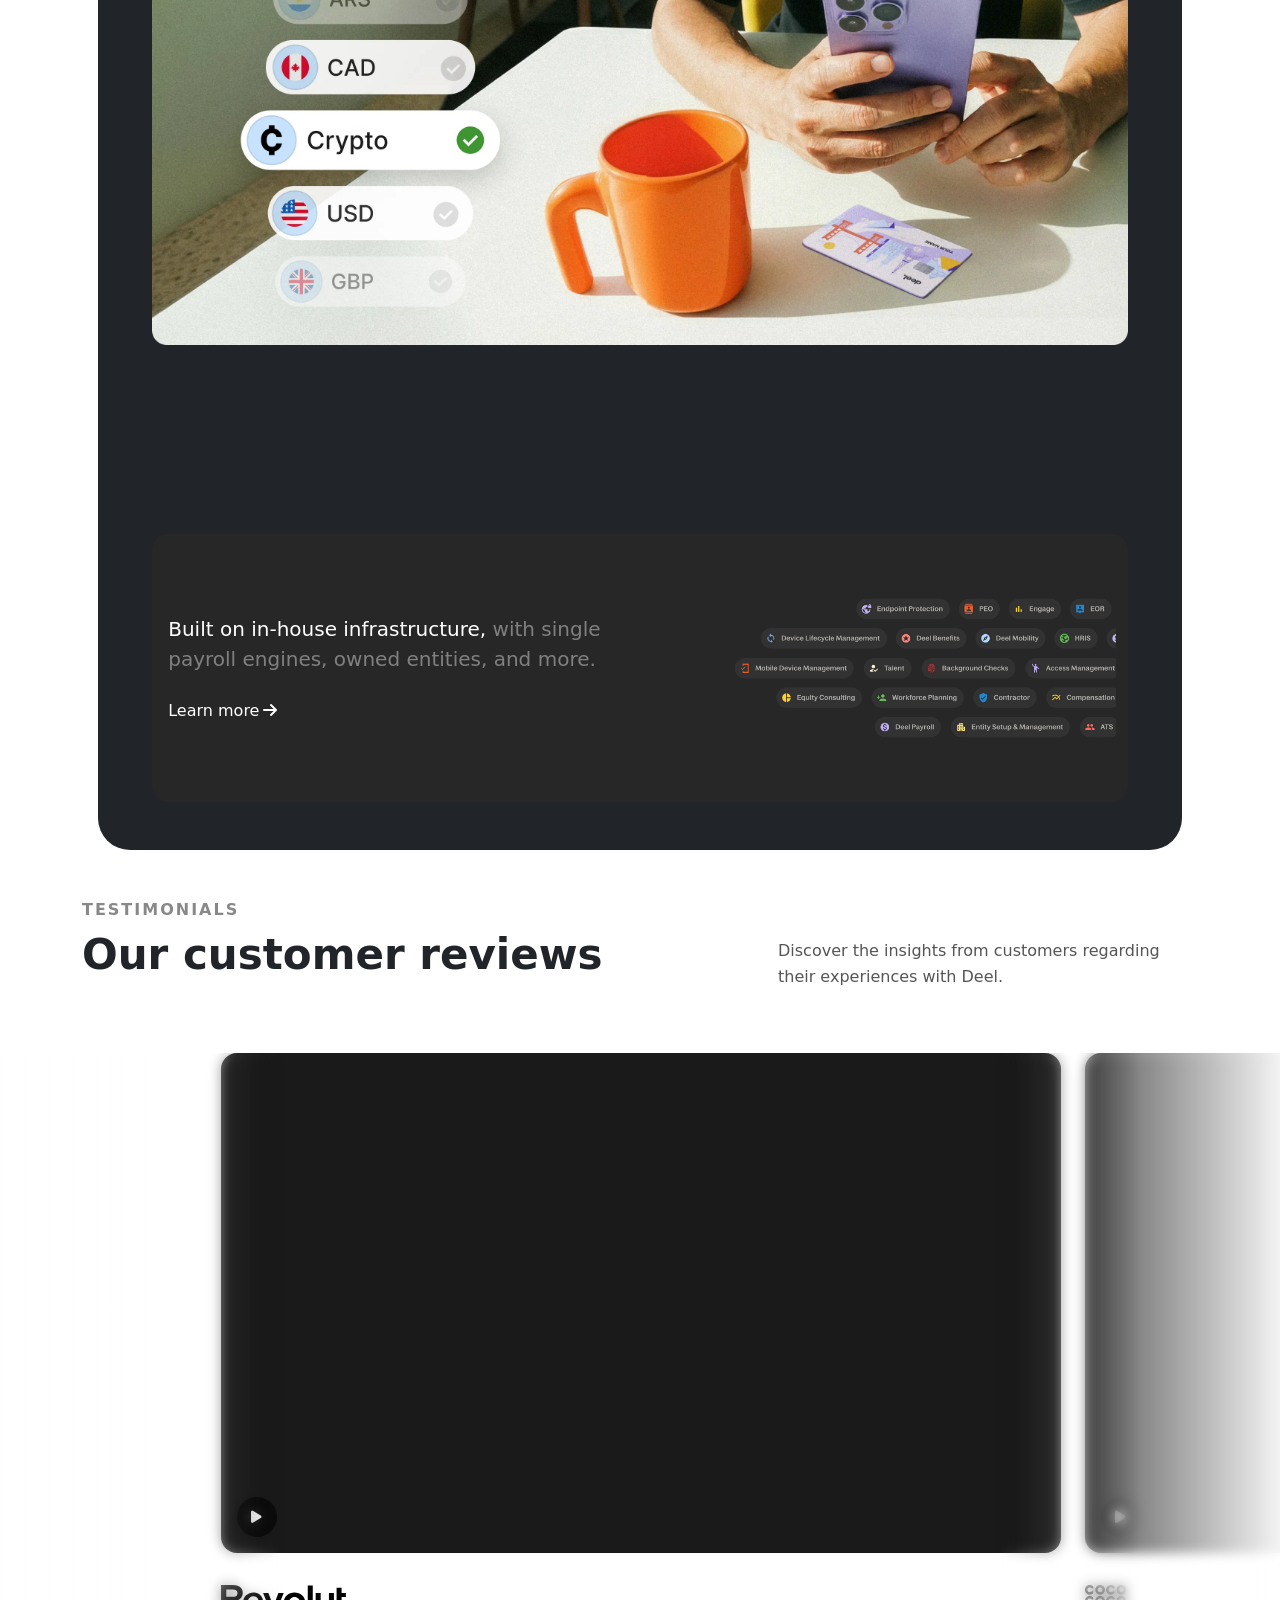
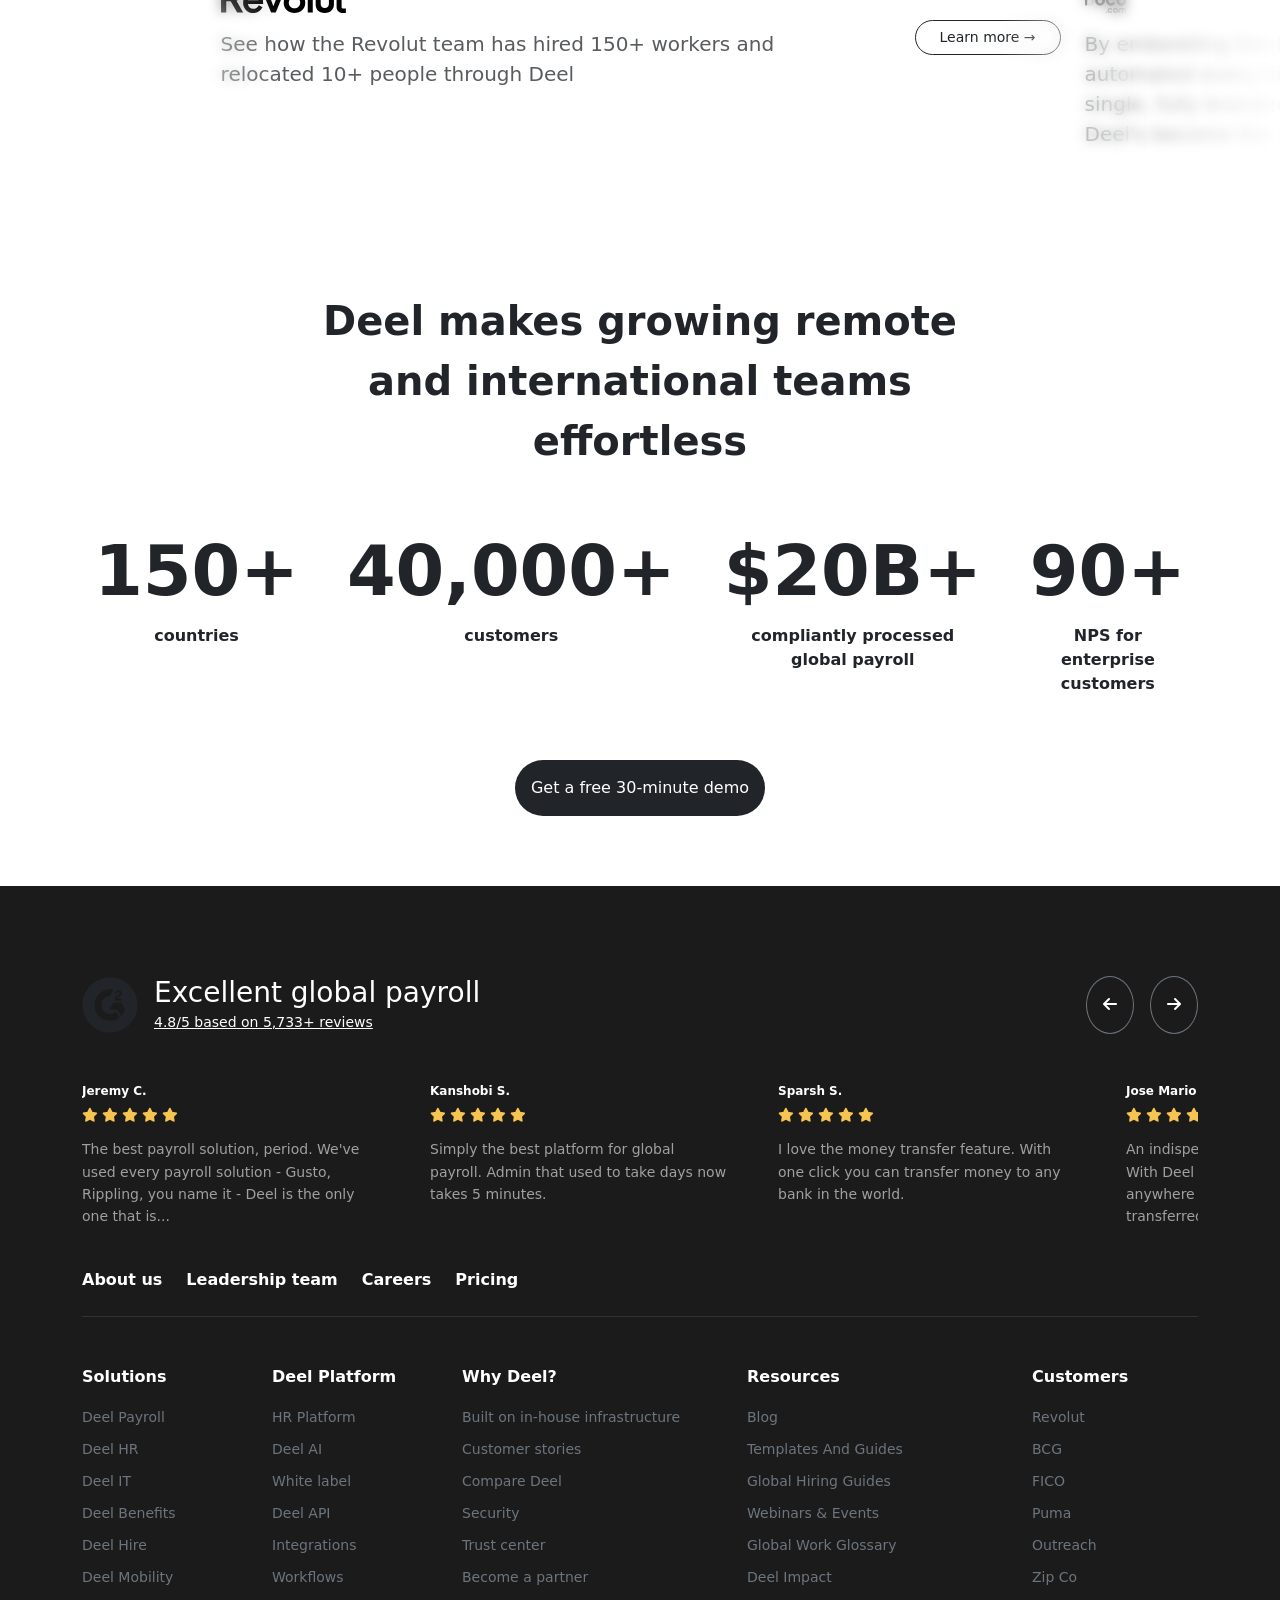
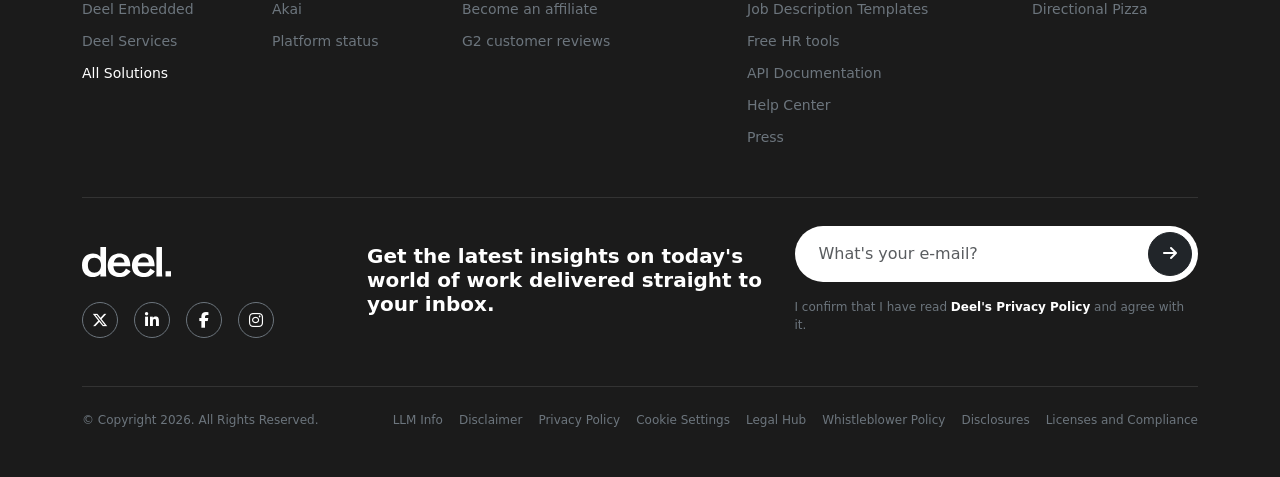
==== commit b261a67b: "," ====
--- a/index.html
+++ b/index.html
@@ -1440,7 +1440,7 @@
                 <div class="row gap-2 rounded-4 align-items-center justify-content-center justify-content-between py-5 mt-5 mx-auto"
                     style="background-color: RGB(39, 39, 39); width: 90%; ">
                     <div class="col-12 col-md-6 ps-3">
-                        <div tyle="color: grey;" class="fs-5"><span class="text-white">Built on in-house
+                        <div style="color: grey;" class="fs-5"><span class="text-white">Built on in-house
                                 infrastructure,</span> with single payroll engines, owned entities, and more.</div>
                         <button class="mt-4 border-0 text-white" style="background-color: RGB(39, 39, 39);">Learn more<i
                                 class="fa-solid fa-arrow-right m-1 text-white"></i></button>
